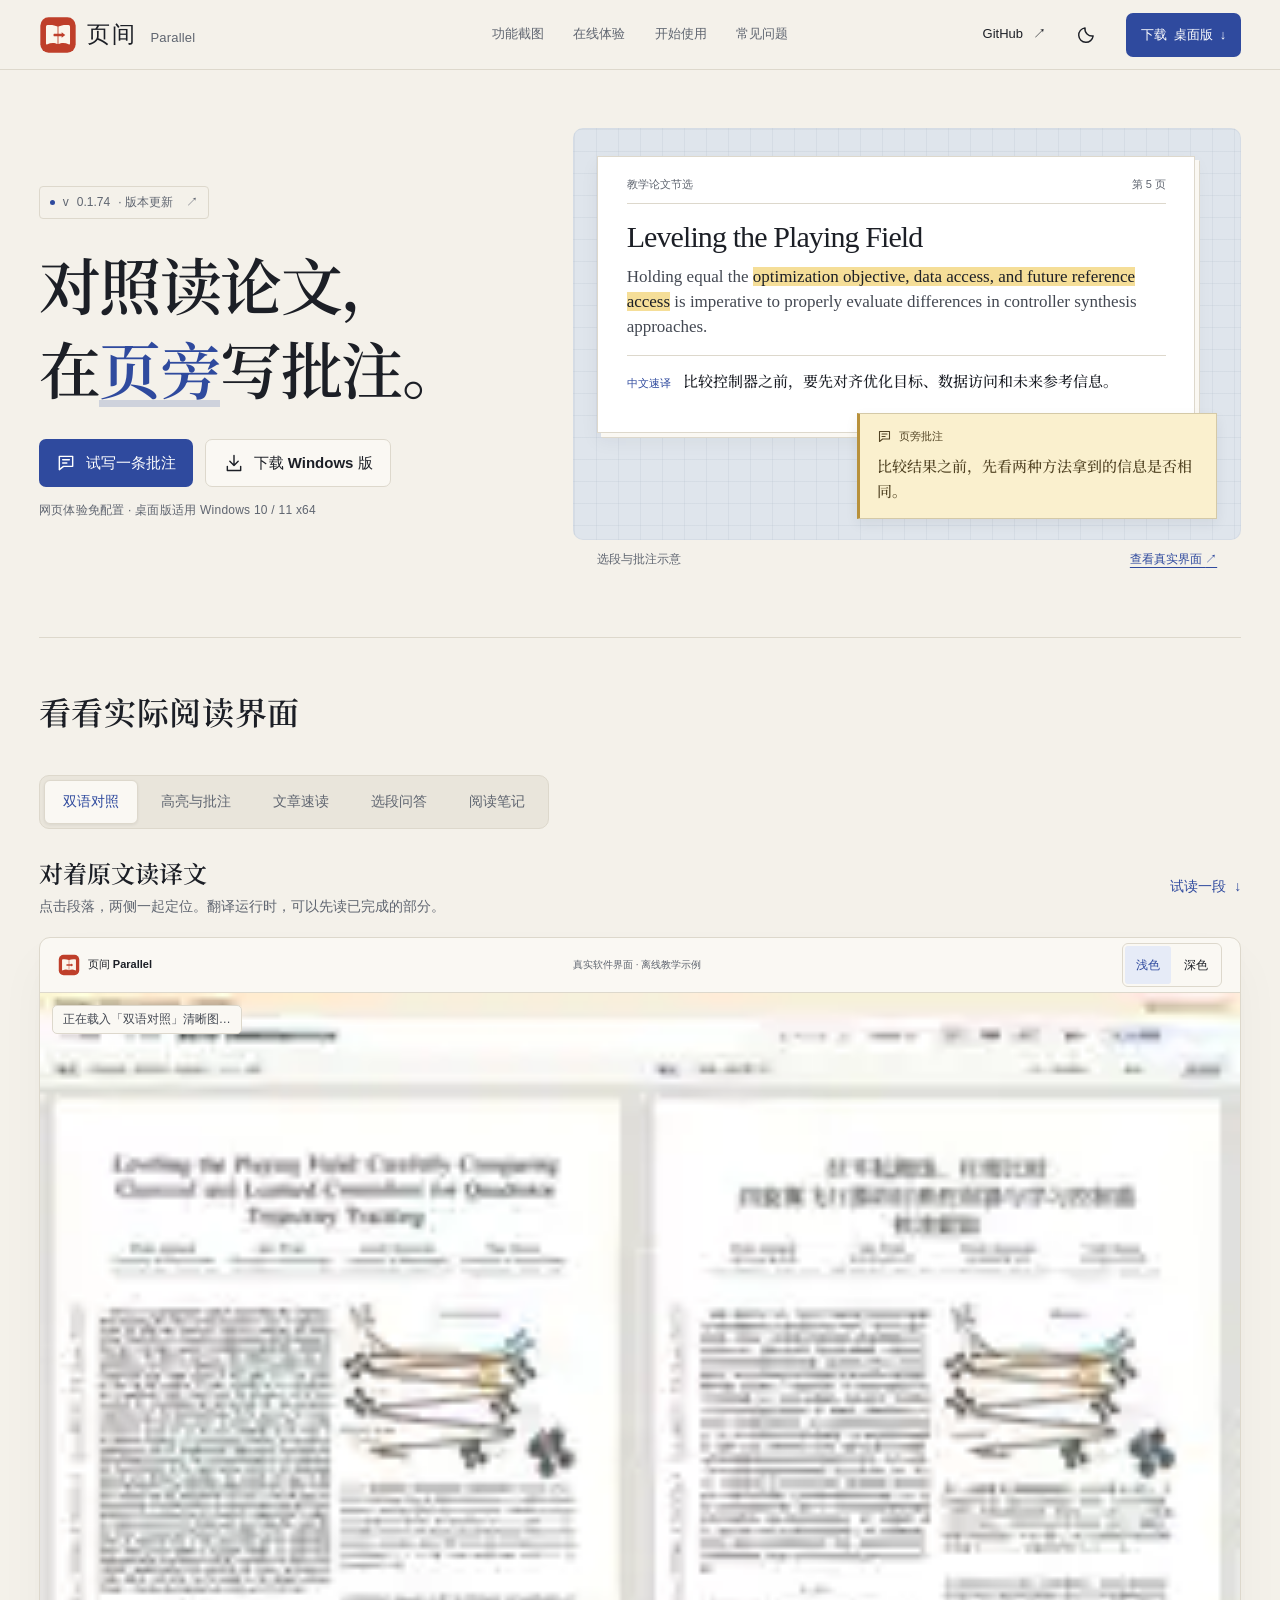
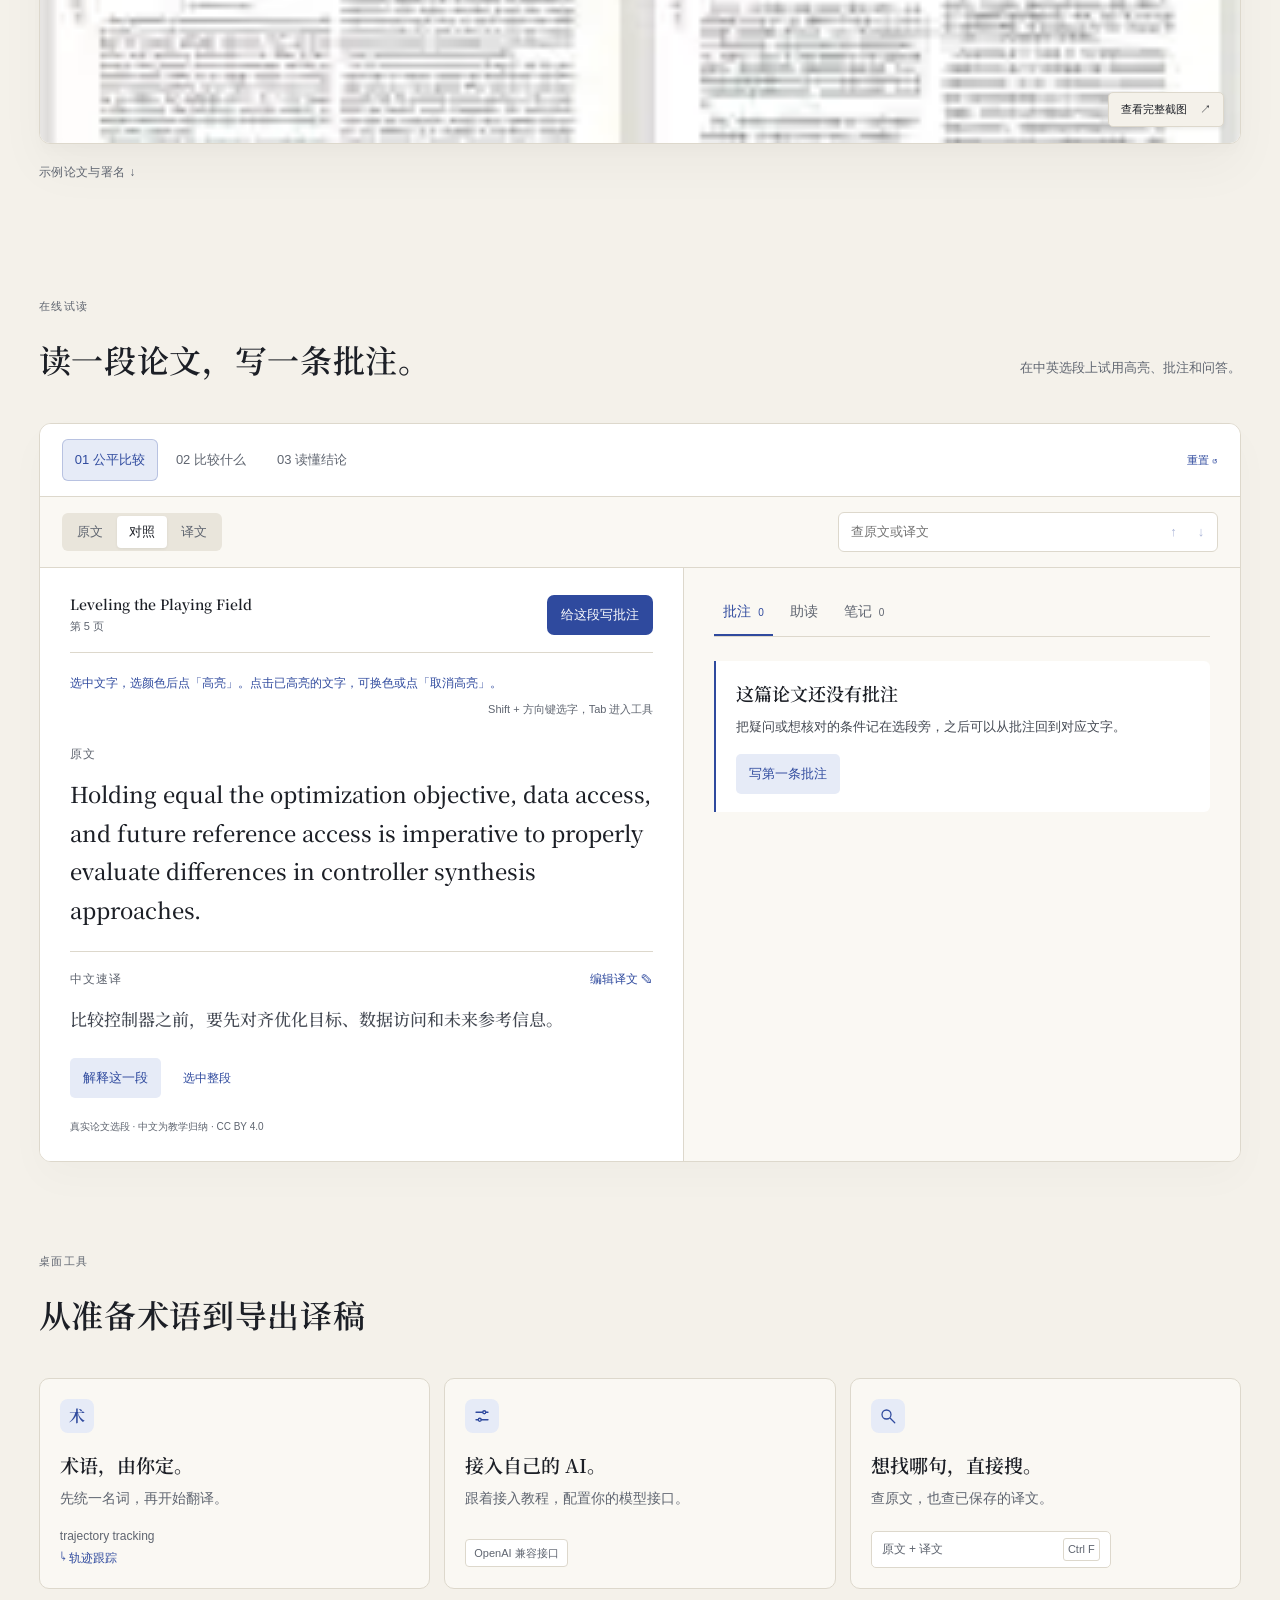
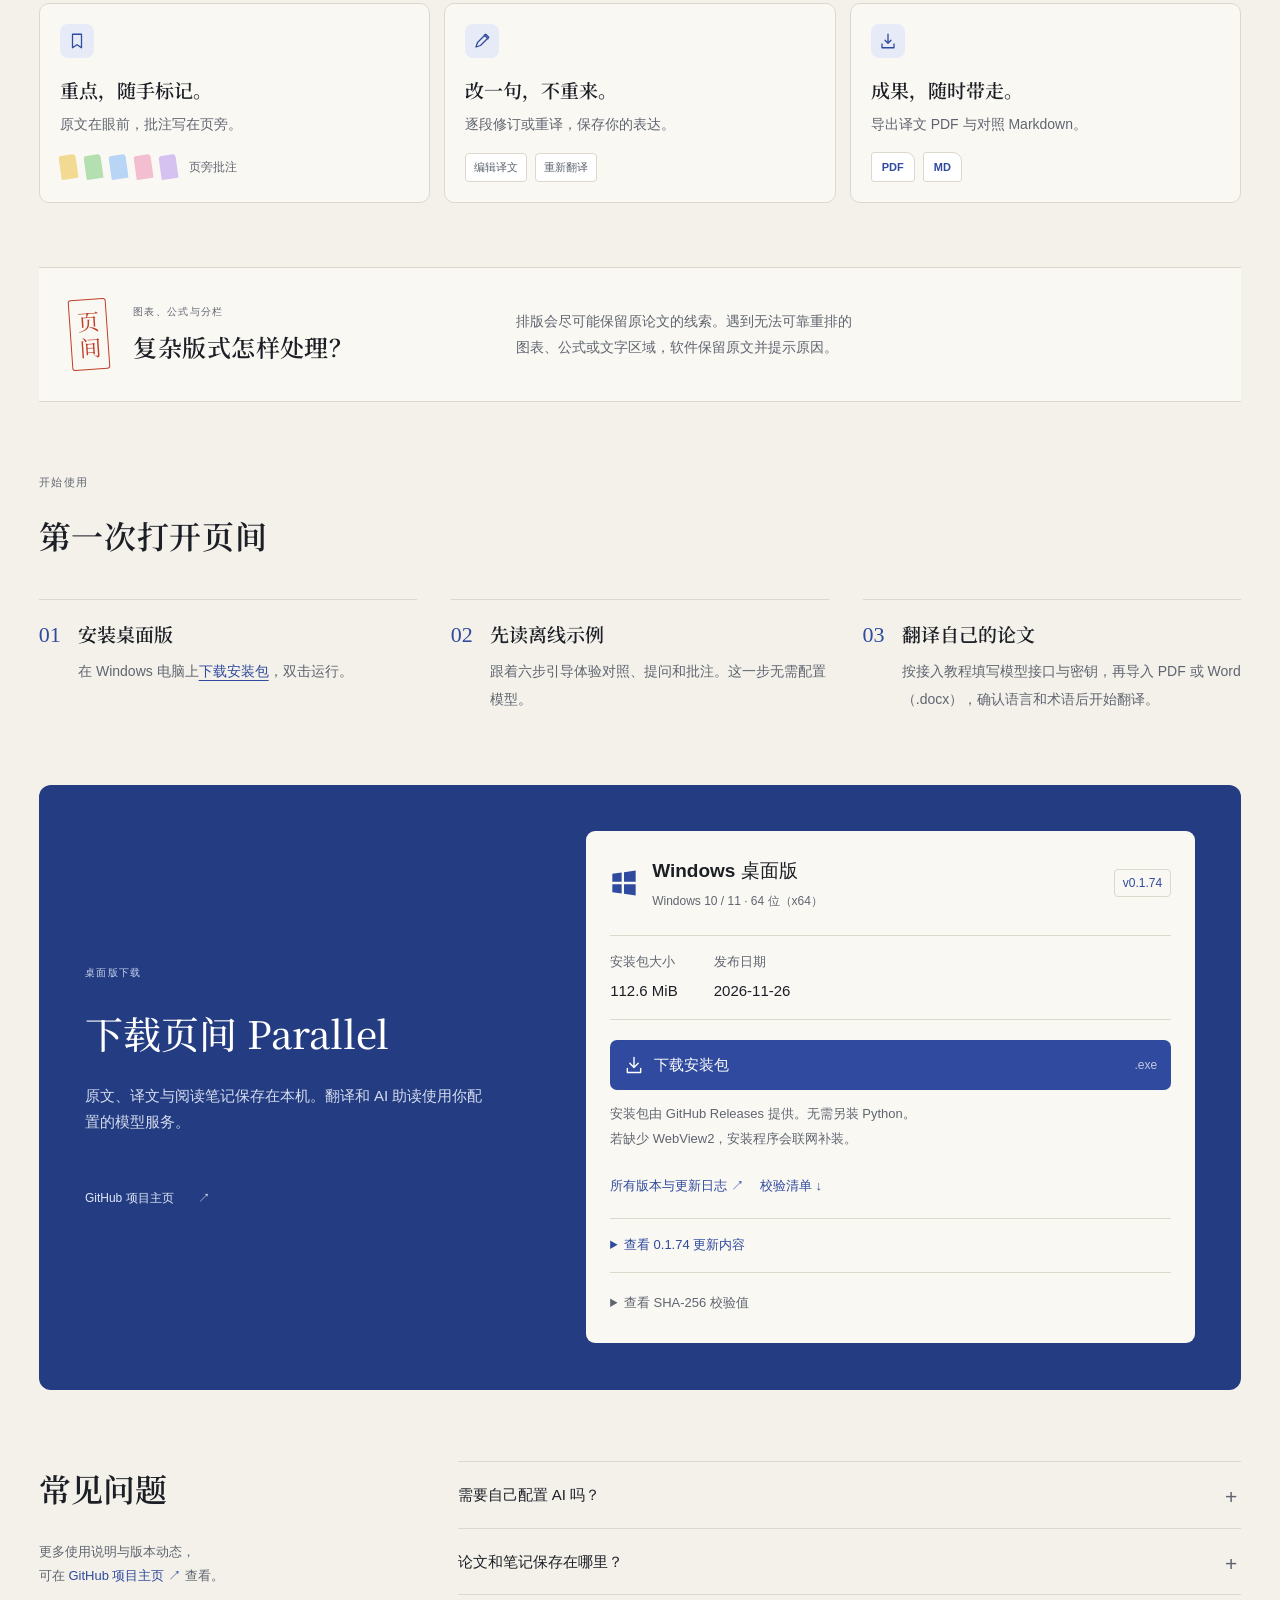
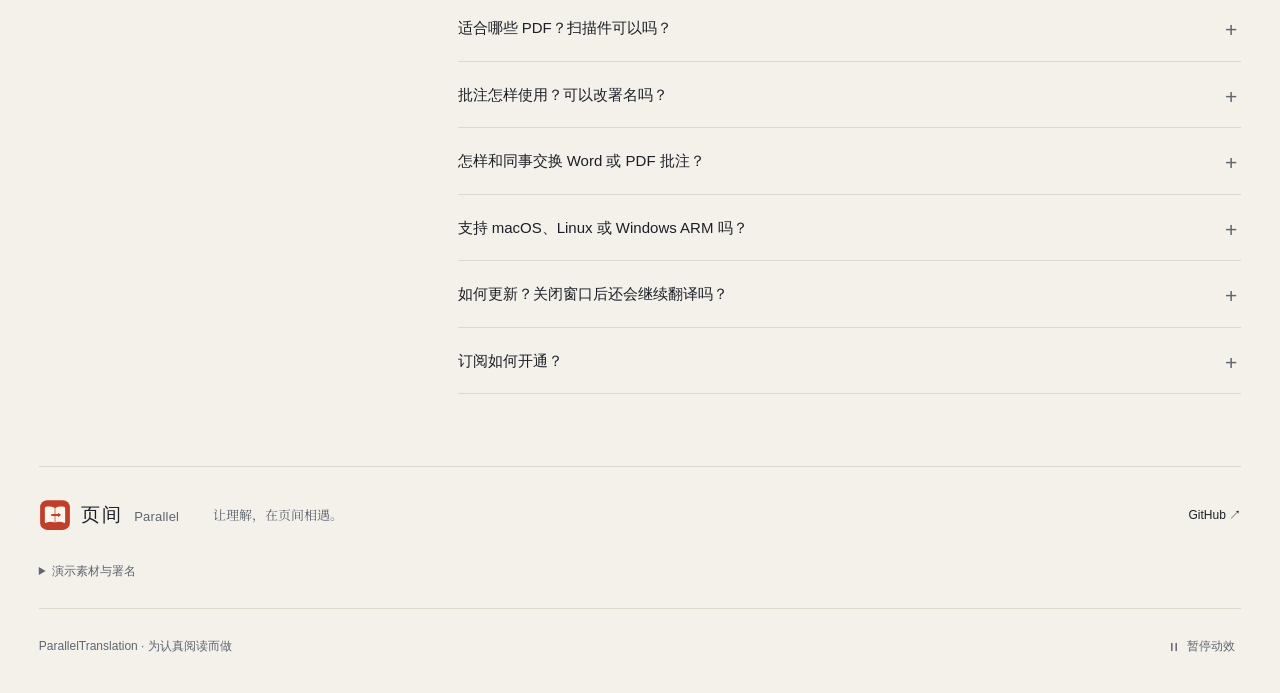
==== index.html @ 4fdeff86 "Update website download to v0.1.74" ====
<!doctype html>
<html lang="zh-CN" data-theme="light">
<head>
  <meta charset="utf-8">
  <meta name="viewport" content="width=device-width,initial-scale=1">
  <meta name="description" content="页间 Parallel 是 Windows 上的论文对照阅读工具，支持 PDF 和 Word（.docx）。中英同步阅读，划选原句写页旁批注，从 AI 回答回到出处。可在网页上试写批注。">
  <meta name="theme-color" content="#f4f1ea">
  <meta property="og:title" content="页间 Parallel · 论文对照阅读与页旁批注">
  <meta property="og:description" content="对着原文读译文，把想法写在句子旁。在浏览器试写第一条批注，或下载 Windows 桌面版。">
  <meta property="og:type" content="website">
  <title>页间 Parallel · 论文对照阅读与页旁批注</title>
  <link rel="icon" href="assets/parallel.svg" type="image/svg+xml">
  <link rel="stylesheet" href="styles.css?v=wide-layout-1">
  <link rel="stylesheet" href="motion.css?v=scroll-motion-1">
  <link rel="stylesheet" href="features.css?v=showcase-2">
  <script src="theme.js?v=reader-ux-2"></script>
  <script src="site.js?v=showcase-2" defer></script>
  <script src="motion.js?v=scroll-motion-1" defer></script>
  <script src="features.js?v=reader-ux-4" defer></script>
</head>
<body>
  <a class="skip-link" href="#main">跳到主要内容</a>
  <header class="site-header">
    <div class="nav-wrap">
      <a class="brand" href="#" aria-label="页间 Parallel 首页"><img src="assets/parallel.svg" alt="" width="38" height="38"><span>页间 <b>Parallel</b></span></a>
      <button id="nav-toggle" class="nav-toggle" type="button" aria-expanded="false" aria-controls="site-navigation" hidden>
        <svg viewBox="0 0 24 24" aria-hidden="true"><path d="M4 7h16M4 12h16M4 17h16"/></svg>目录
      </button>
      <nav id="site-navigation" class="desktop-nav" aria-label="主导航">
        <a href="#experience">功能截图</a><a href="#try-reading">在线体验</a><a href="#start">开始使用</a><a href="#faq">常见问题</a>
      </nav>
      <div class="nav-actions">
        <a class="github-nav" href="https://github.com/XIA-J-B/ParallelTranslation" target="_blank" rel="noopener noreferrer">GitHub <span aria-hidden="true">↗</span></a>
        <button class="theme-toggle" id="theme-toggle" type="button" hidden aria-label="切换到深色主题" title="切换主题"><svg viewBox="0 0 24 24" aria-hidden="true"><path d="M20.6 13.2A8.7 8.7 0 0 1 10.8 3.4a8.7 8.7 0 1 0 9.8 9.8Z"/></svg></button>
        <a class="button small primary" href="#download">下载<span class="desktop-only">桌面版</span> <span aria-hidden="true">↓</span></a>
      </div>
    </div>
  </header>
  <main id="main">
    <section class="hero container" aria-labelledby="hero-title">
      <div class="hero-copy">
        <a class="release-note" href="https://github.com/XIA-J-B/ParallelTranslation/releases/tag/v0.1.74" target="_blank" rel="noopener noreferrer"><span class="release-dot"></span> v<span data-release-version>0.1.74</span> · 版本更新 <span aria-hidden="true">↗</span></a>
        <h1 id="hero-title"><span class="hero-line">对照读论文，</span><br><span class="hero-line">在<span class="title-accent">页旁</span>写批注。</span></h1>
        <div class="hero-actions">
          <a class="button primary large" href="#annotate-sample" data-start-annotation><svg viewBox="0 0 24 24" aria-hidden="true"><path d="M4 4h16v12H9l-5 4zM8 8h8m-8 4h5"/></svg>试写一条批注</a>
          <a class="button large hero-download download-link" href="https://github.com/XIA-J-B/ParallelTranslation/releases/download/v0.1.74/ParallelTranslation-Setup-0.1.74-x64.exe"><svg viewBox="0 0 24 24" aria-hidden="true"><path d="M12 3v12m-5-5 5 5 5-5M4 16v5h16v-5"/></svg>下载 Windows 版</a>
        </div>
        <p class="hero-meta">网页体验免配置<span aria-hidden="true"> · </span>桌面版适用 Windows 10 / 11 x64</p>
      </div>
      <figure class="reader-plate">
        <div class="plate-sheet">
          <div class="plate-folio"><span>教学论文节选</span><span>第 5 页</span></div>
          <p class="plate-title" lang="en">Leveling the Playing Field</p>
          <blockquote lang="en">Holding equal the <mark>optimization objective, data access, and future reference access</mark> is imperative to properly evaluate differences in controller synthesis approaches.</blockquote>
          <div class="plate-translation"><span>中文速译</span><p>比较控制器之前，要先对齐优化目标、数据访问和未来参考信息。</p></div>
        </div>
        <div class="plate-note"><span class="plate-label"><svg viewBox="0 0 24 24" aria-hidden="true"><path d="M4 4h16v12H9l-5 4zM8 8h8m-8 4h5"/></svg>页旁批注</span><p>比较结果之前，先看两种方法拿到的信息是否相同。</p></div>
        <figcaption><span>选段与批注示意</span><a href="#tab-annotations">查看真实界面 <span aria-hidden="true">↗</span></a></figcaption>
      </figure>
    </section>
    <section id="experience" tabindex="-1" class="experience container" aria-labelledby="experience-title">
      <div class="showcase-navigation">
        <div class="section-heading"><h2 id="experience-title">看看实际阅读界面</h2></div>
        <nav class="showcase-tabs" aria-label="探索软件功能">
          <a id="tab-reader" href="assets/reader-light.png?v=release-0.1.19" data-showcase="reader">双语对照</a>
          <a id="tab-annotations" href="assets/annotations-light.png?v=release-0.1.19" data-showcase="annotations">高亮与批注</a>
          <a id="tab-quickread" href="assets/quickread-light.png?v=release-0.1.19" data-showcase="quickread">文章速读</a>
          <a id="tab-citation" href="assets/citation-light.png?v=release-0.1.19" data-showcase="citation">选段问答</a>
          <a id="tab-notes" href="assets/notes-light.png?v=release-0.1.19" data-showcase="notes">阅读笔记</a>
        </nav>
      </div>
      <div id="showcase-panel">
      <div class="showcase-summary"><div><h3 id="showcase-title">对着原文读译文</h3><p id="showcase-description">点击段落，两侧一起定位。翻译运行时，可以先读已完成的部分。</p></div><a class="try-selection-link" id="showcase-try" href="#try-reading">试读一段 <span aria-hidden="true">↓</span></a></div>
      <div class="workbench" data-feature="reader">
        <div class="window-bar"><div class="window-brand"><img src="assets/parallel.svg" width="22" height="22" alt=""><span>页间 Parallel</span></div><span class="window-note">真实软件界面 · 离线教学示例</span><div class="preview-themes" role="group" aria-label="界面截图主题" hidden><button type="button" data-preview-theme="light" aria-pressed="true">浅色</button><button type="button" data-preview-theme="dark" aria-pressed="false">深色</button></div></div>
        <a class="screenshot-button" id="open-preview" href="assets/reader-light.png?v=release-0.1.19" aria-label="查看双语对照完整截图">
          <picture id="preview-picture" hidden><img id="reader-preview" width="1600" height="1000" alt=""></picture>
          <noscript><picture><img src="assets/reader-light.png?v=release-0.1.19" width="1600" height="1000" alt="左侧为英文原文，右侧为中文译文，两栏显示同一篇论文。"></picture></noscript>
          <span id="preview-status" role="status" hidden></span>
          <span class="enlarge-label">查看完整截图 <span aria-hidden="true">↗</span></span>
        </a>
      </div>
      <div class="preview-caption"><a href="#attribution">示例论文与署名 <span aria-hidden="true">↓</span></a></div>
      </div>
    </section>
    <section id="try-reading" tabindex="-1" class="try-reading container" aria-labelledby="try-title">
      <div class="section-heading"><div><p class="eyebrow">在线试读</p><h2 id="try-title">读一段论文，写一条批注。</h2></div><p>在中英选段上试用高亮、批注和问答。</p></div>
      <div class="reading-lab">
        <div class="lab-topbar"><div class="sample-tabs" role="group" aria-label="选择论文选段"><button type="button" data-sample="fairness" aria-pressed="true">01 公平比较</button><button type="button" data-sample="methods" aria-pressed="false">02 比较什么</button><button type="button" data-sample="tradeoff" aria-pressed="false">03 读懂结论</button></div><button id="reset-sample" class="sample-text-button" type="button">重置 ↺</button></div>
        <div class="lab-toolbar"><div class="view-switch" role="group" aria-label="阅读视图"><button type="button" data-reading-view="original" aria-pressed="false">原文</button><button type="button" data-reading-view="parallel" aria-pressed="true">对照</button><button type="button" data-reading-view="translation" aria-pressed="false">译文</button></div><form id="sample-search-form" class="sample-search" role="search"><label class="visually-hidden" for="sample-search">搜索三个选段的原文与译文</label><input id="sample-search" type="search" placeholder="查原文或译文" maxlength="100" autocomplete="off"><output id="search-count" aria-live="polite"></output><button id="previous-match" type="button" aria-label="上一个搜索结果" disabled>↑</button><button id="next-match" type="submit" aria-label="下一个搜索结果" disabled>↓</button></form></div>
        <div class="sample-workspace">
          <article class="sample-source" id="sample-source" tabindex="-1"><div class="sample-bar"><div class="sample-source-title"><strong lang="en">Leveling the Playing Field</strong><span id="sample-page">第 5 页</span></div><button id="annotate-sample" type="button" class="button primary" aria-controls="annotation-editor" disabled>给这段写批注</button></div>
            <noscript><p class="selection-hint">你可以直接阅读下面的中英选段。开启 JavaScript 后即可写批注、搜索或体验问答。</p></noscript>
            <p class="selection-hint" id="selection-hint">选中文字，选颜色后点「高亮」。点击已高亮的文字，可换色或点「取消高亮」。<kbd>Shift + 方向键选字，Tab 进入工具</kbd></p>
            <div id="original-pane" class="reading-pane"><span class="pane-label">原文</span><blockquote id="sample-quote" data-selectable="original" tabindex="0" lang="en" aria-label="可选择的原文">Holding equal the optimization objective, data access, and future reference access is imperative to properly evaluate differences in controller synthesis approaches.</blockquote></div>
            <div id="translation-pane" class="reading-pane"><div class="translation-heading"><span class="pane-label">中文速译</span><button id="edit-translation" type="button" class="sample-text-button" aria-expanded="false" aria-controls="translation-editor">编辑译文 ✎</button></div><p id="sample-translation" data-selectable="translation" tabindex="0" aria-label="可选择的中文译文">比较控制器之前，要先对齐优化目标、数据访问和未来参考信息。</p><form id="translation-editor" hidden><label class="visually-hidden" for="translation-input">修改这段译文</label><textarea id="translation-input" rows="3" maxlength="1500" required></textarea><div class="editor-actions"><button type="submit" class="sample-citation">保存修改</button><button id="cancel-translation" type="button" class="sample-text-button">取消</button><button id="restore-translation" type="button" class="sample-text-button">恢复示例</button></div></form></div>
            <div class="sample-source-actions"><button id="explain-sample" type="button" class="sample-citation">解释这一段</button><button id="select-example" type="button" class="sample-text-button">选中整段</button></div><p class="sample-source-credit">真实论文选段 · 中文为教学归纳 · CC BY 4.0</p>
          </article>
          <aside class="sample-assistant" aria-label="助读、批注与笔记"><div class="assistant-tabs" role="tablist" aria-label="阅读工具"><button id="tool-marks" type="button" role="tab" data-tool="marks" aria-selected="true" aria-controls="panel-marks">批注 <span id="mark-count">0</span></button><button id="tool-ask" type="button" role="tab" data-tool="ask" aria-selected="false" aria-controls="panel-ask" tabindex="-1">助读</button><button id="tool-notes" type="button" role="tab" data-tool="notes" aria-selected="false" aria-controls="panel-notes" tabindex="-1">笔记 <span id="note-count">0</span></button></div>
            <div id="panel-ask" role="tabpanel" aria-labelledby="tool-ask" hidden><div id="sample-reference" class="sample-reference" hidden><div><span>带着选段提问</span><button id="clear-reference" type="button" aria-label="移除引用">×</button></div><blockquote id="reference-text"></blockquote></div><p class="question-label">试着问</p><div id="sample-questions" class="question-chips"></div><div id="sample-empty"><p>选一个问题，查看这段的教学解释。</p></div><div id="sample-answer" hidden><p id="sample-question" class="sample-question"></p><h3 id="sample-answer-title"></h3><div id="answer-conditions" class="answer-conditions"></div><p id="sample-answer-copy" class="sample-answer-copy"></p><small class="answer-disclosure">选段所在段落的预置解释</small><div class="sample-answer-actions"><button id="sample-citation" type="button" class="sample-citation">↗ 查原文</button><button id="save-sample" type="button" class="sample-text-button">☆ 收藏这条理解</button></div></div></div>
            <div id="panel-marks" role="tabpanel" aria-labelledby="tool-marks">
              <section id="annotation-editor" class="sample-comment annotation-editor" aria-label="页旁批注编辑器" hidden><form id="annotation-form"><header class="sample-comment-header"><span class="sample-comment-avatar" aria-hidden="true"><svg viewBox="0 0 24 24" fill="none" stroke="currentColor" stroke-width="1.6"><circle cx="12" cy="8" r="3.5"/><path d="M5 21v-2a7 7 0 0 1 14 0v2"/></svg></span><strong>我</strong><small>草稿</small><button id="annotation-return" type="button" class="sample-text-button">回到选段 ↗</button></header><p id="annotation-context"></p><label class="visually-hidden" for="sample-annotation-input">批注内容</label><textarea id="sample-annotation-input" aria-describedby="annotation-return" rows="3" maxlength="1000" placeholder="写下你的想法…" required></textarea><div class="editor-actions"><button id="cancel-annotation" type="button" class="sample-text-button">取消</button><button type="submit" class="button primary">保存批注</button></div></form></section>
              <div id="sample-mark-list" class="sample-shelf"></div>
              <div id="marks-empty" class="marks-empty"><h3>这篇论文还没有批注</h3><p>把疑问或想核对的条件记在选段旁，之后可以从批注回到对应文字。</p><button id="start-annotation" type="button" class="sample-citation" aria-controls="annotation-editor">写第一条批注</button></div>
            </div>
            <div id="panel-notes" role="tabpanel" aria-labelledby="tool-notes" hidden><p class="shelf-intro">读懂一条，就留下一条。</p><div id="sample-note-list" class="sample-shelf"></div><p id="notes-empty" class="shelf-empty">在助读回答下点“收藏”，保留理解与出处。</p><button id="export-sample" type="button" class="button primary" disabled>导出阅读笔记 ↓</button></div>
            <p id="sample-status" class="sample-status" role="status" aria-live="polite"></p>
          </aside>
        </div>
      </div>
    </section>
    <section class="capabilities container" aria-labelledby="capabilities-title"><div class="section-heading"><div><p class="eyebrow">桌面工具</p><h2 id="capabilities-title">从准备术语到导出译稿</h2></div></div>
      <div class="capability-grid">
        <article class="capability-card"><div class="capability-icon" aria-hidden="true">术</div><h3>术语，由你定。</h3><p>先统一名词，再开始翻译。</p><div class="capability-example term-example"><span>trajectory tracking</span><span>↳ 轨迹跟踪</span></div></article>
        <article class="capability-card"><div class="capability-icon" aria-hidden="true"><svg viewBox="0 0 24 24"><path d="M4 7h9m4 0h3M4 17h3m4 0h9"/><circle cx="15" cy="7" r="2"/><circle cx="9" cy="17" r="2"/></svg></div><h3>接入自己的 AI。</h3><p>跟着接入教程，配置你的模型接口。</p><div class="capability-example"><span class="capability-tag">OpenAI 兼容接口</span></div></article>
        <article class="capability-card"><div class="capability-icon" aria-hidden="true"><svg viewBox="0 0 24 24"><circle cx="10" cy="10" r="6"/><path d="m15 15 6 6"/></svg></div><h3>想找哪句，直接搜。</h3><p>查原文，也查已保存的译文。</p><div class="capability-example search-example"><span>原文 + 译文</span><kbd>Ctrl F</kbd></div></article>
        <article class="capability-card"><div class="capability-icon" aria-hidden="true"><svg viewBox="0 0 24 24"><path d="M6 3h12v18l-6-4-6 4z"/></svg></div><h3>重点，随手标记。</h3><p>原文在眼前，批注写在页旁。</p><div class="capability-example marker-example" aria-hidden="true"><i style="--swatch:#f3da92"></i><i style="--swatch:#b4dfb1"></i><i style="--swatch:#b9d5f5"></i><i style="--swatch:#f2bed0"></i><i style="--swatch:#d5c2f0"></i><span>页旁批注</span></div></article>
        <article class="capability-card"><div class="capability-icon" aria-hidden="true"><svg viewBox="0 0 24 24"><path d="m15 4 5 5M4 20l2-6L17 3l4 4L10 18z"/></svg></div><h3>改一句，不重来。</h3><p>逐段修订或重译，保存你的表达。</p><div class="capability-example"><span class="capability-tag">编辑译文</span><span class="capability-tag">重新翻译</span></div></article>
        <article class="capability-card"><div class="capability-icon" aria-hidden="true"><svg viewBox="0 0 24 24"><path d="M12 3v12m-4-4 4 4 4-4M4 16v5h16v-5"/></svg></div><h3>成果，随时带走。</h3><p>导出译文 PDF 与对照 Markdown。</p><div class="capability-example"><span class="file-chip">PDF</span><span class="file-chip">MD</span></div></article>
      </div>
    </section>
    <section class="reading-note container" aria-labelledby="layout-title"><div class="note-seal" aria-hidden="true">页<br>间</div><div><p class="eyebrow">图表、公式与分栏</p><h2 id="layout-title">复杂版式怎样处理？</h2><p>排版会尽可能保留原论文的线索。遇到无法可靠重排的图表、公式或文字区域，软件保留原文并提示原因。</p></div></section>
    <section id="start" tabindex="-1" class="start container" aria-labelledby="start-title">
      <div class="section-heading"><div><p class="eyebrow">开始使用</p><h2 id="start-title">第一次打开页间</h2></div></div>
      <ol class="steps">
        <li><span class="step-index">01</span><h3>安装桌面版</h3><p>在 Windows 电脑上<a href="#download">下载安装包</a>，双击运行。</p></li>
        <li><span class="step-index">02</span><h3>先读离线示例</h3><p>跟着六步引导体验对照、提问和批注。这一步无需配置模型。</p></li>
        <li><span class="step-index">03</span><h3>翻译自己的论文</h3><p>按接入教程填写模型接口与密钥，再导入 PDF 或 Word（.docx），确认语言和术语后开始翻译。</p></li>
      </ol>
    </section>
    <section id="download" tabindex="-1" class="download-section container" aria-labelledby="download-title">
      <div class="download-intro"><p class="eyebrow">桌面版下载</p><h2 id="download-title">下载页间 Parallel</h2><p>原文、译文与阅读笔记保存在本机。翻译和 AI 助读使用你配置的模型服务。</p><a class="download-github" href="https://github.com/XIA-J-B/ParallelTranslation" target="_blank" rel="noopener noreferrer">GitHub 项目主页 <span aria-hidden="true">↗</span></a></div>
      <div class="download-card"><div class="download-platform"><svg class="windows-icon" viewBox="0 0 24 24" aria-hidden="true"><path d="m2 4 8-1v8H2zm10-1.3 10-1.4V11H12zM2 13h8v8l-8-1zm10 0h10v9.7l-10-1.4z"/></svg><div><h3>Windows 桌面版</h3><p>Windows 10 / 11 · 64 位（x64）</p></div><span class="version-tag">v<span data-release-version>0.1.74</span></span></div><dl class="release-details"><div><dt>安装包大小</dt><dd data-release-size>112.6 MiB</dd></div><div><dt>发布日期</dt><dd data-release-date>2026-11-26</dd></div></dl><a class="button primary download-main download-link" href="https://github.com/XIA-J-B/ParallelTranslation/releases/download/v0.1.74/ParallelTranslation-Setup-0.1.74-x64.exe"><svg viewBox="0 0 24 24" aria-hidden="true"><path d="M12 3v12m-5-5 5 5 5-5M4 16v5h16v-5"/></svg>下载安装包 <span>.exe</span></a><p class="download-help">安装包由 GitHub Releases 提供。无需另装 Python。若缺少 WebView2，安装程序会联网补装。</p><div class="release-links"><a href="https://github.com/XIA-J-B/ParallelTranslation/releases" target="_blank" rel="noopener noreferrer">所有版本与更新日志 ↗</a><a href="https://github.com/XIA-J-B/ParallelTranslation/releases/download/v0.1.74/checksums.json">校验清单 ↓</a></div><details class="release-summary"><summary>查看 0.1.74 更新内容</summary><p>新翻译的论文现在会在整本译文 PDF 排好并通过校验后才显示「已完成」。段落译完时，文档库先显示「译文已保存」，随后显示排版进度。同时处理多篇论文时，每篇单独更新。</p><p>排版期间就可以打开论文对照阅读。左栏显示原文，右栏已排好的页按原版式显示，其余页先显示已保存的段落译文。页面就绪后会在原处切换，保留阅读位置和正在选择的文字。文档卡也会提示有多少个文本块的排版仍待核对。</p><p>重新打开论文或重启应用后，会接着使用已经排好的页面。排版失败时仍可阅读已保存的译文，点「重试排版」即可继续，无需重新翻译。</p></details><details class="checksum"><summary>查看 SHA-256 校验值</summary><code id="sha256">c7822a420721d54e395431973c9bec7385a089e7736867f3274e04fbd7e52a8d</code><button id="copy-checksum" type="button">复制校验值</button><span id="copy-status" role="status"></span></details></div></section>
    <section id="faq" tabindex="-1" class="faq container" aria-labelledby="faq-title"><div><h2 id="faq-title">常见问题</h2><p>更多使用说明与版本动态，<br>可在 <a href="https://github.com/XIA-J-B/ParallelTranslation#readme" target="_blank" rel="noopener noreferrer">GitHub 项目主页 ↗</a> 查看。</p></div><div class="faq-list">
      <details><summary>需要自己配置 AI 吗？</summary><p>需要。论文翻译、文章速读和问答使用你配置的模型接口，支持 OpenAI 兼容的 Chat Completions 接口，也可配置自定义 HTTP JSON Agent。设置窗口提供接入教程和连接测试。模型调用费用由对应服务商计费。离线教学无需配置模型。</p></details>
      <details><summary>论文和笔记保存在哪里？</summary><p>导入的 PDF 或 DOCX、译文和笔记保存在本机。Windows 桌面版默认使用 %LOCALAPPDATA%\ParallelTranslation。执行翻译或助读时，所需文本、问题与必要的页面图像会发送到你配置的模型服务。</p></details>
      <details><summary>适合哪些 PDF？扫描件可以吗？</summary><p>支持文字 PDF，以及扫描版、文字转轮廓版和混合页面，单个文件不超过 50 MB、300 页。扫描页会识别正文，按原栏回排译文。段末可确认的网址保留在原位。图片、表格、公式及上下标周围只排入能可靠识别的正文。识别不清的区域保留原文，OCR 字符仍需核对。</p></details>
      <details><summary>批注怎样使用？可以改署名吗？</summary><p>选中文字后点「批注」，在页旁直接写下想法，正文保持可见。卡片显示头像、用户名、时间与内容，点击编号回到原文。「个人主页 → 我的账户」可修改用户名与头像；历史批注保留创建时的署名。批注与草稿保存在本机，已保存的批注可以随 Word 或 PDF 文件分享。<a href="#annotate-sample" data-start-annotation>在线试写一条批注 ↗</a></p></details>
      <details><summary>怎样和同事交换 Word 或 PDF 批注？</summary><p>在阅读器右上角点「导出」，选择 Word（.docx）或 PDF。Word 可在「审阅」中查看选区、作者和回复，继续批注或解决讨论。PDF 的高亮、便笺和回复可在支持批注的 PDF 阅读器里查看。将带批注的 DOCX 或 PDF 拖回首页，即可打开为新文档。识别到对应原论文时，也可以只合并批注。首页可直接打开 Word 制作的 DOCX，无须安装 Office。阅读中按 Ctrl+F（⌘F）可全文查找。</p></details>
      <details><summary>支持 macOS、Linux 或 Windows ARM 吗？</summary><p>目前提供 Windows 10 / 11 x64 安装包，尚未提供 macOS、Linux 和 ARM64 的桌面安装包。后续平台支持请关注 GitHub 发布页。</p></details>
      <details><summary>如何更新？关闭窗口后还会继续翻译吗？</summary><p>软件进入工作台后自动检查更新，运行中每小时检查一次，收起到托盘时也会检查并自动下载；成功检查后一小时内不重复。下载完成会轻提示，点击「安装并重启」后才保存当前任务并升级。下载可暂停续传，重启软件后可继续；新包下载失败会保留已有安装包。也可随时手动检查，或从本页下载后覆盖安装，升级默认保留本地数据。关闭窗口默认收起到系统托盘，后台任务继续运行；完全退出请使用托盘菜单。</p></details>
      <details><summary>订阅如何开通？</summary><p>新账号完成邮箱验证后，自动获得 7 天全功能免费试用，全部会员软件功能均可使用。试用与会员一样，需要自配模型接口，模型 API 费用由对应服务商计费。试用结束后，可在软件内「订阅」页面查看基础版、Pro 与 MAX 权益，购买或兑换开通会员。</p></details>
    </div></section>
  </main>
  <footer class="site-footer container"><div class="footer-top"><a class="brand" href="#"><img src="assets/parallel.svg" width="32" height="32" alt=""><span>页间 <b>Parallel</b></span></a><p>让理解，在页间相遇。</p><a href="https://github.com/XIA-J-B/ParallelTranslation" target="_blank" rel="noopener noreferrer">GitHub ↗</a></div><details id="attribution" class="attribution"><summary>演示素材与署名</summary><p>软件截图与交互选段使用离线教学论文 <a href="https://arxiv.org/abs/2506.17832v1" target="_blank" rel="noopener noreferrer"><cite>Leveling the Playing Field: Carefully Comparing Classical and Learned Controllers for Quadrotor Trajectory Tracking</cite></a>（2025），作者 Pratik Kunapuli、Jake Welde、Dinesh Jayaraman、Vijay Kumar，依 <a href="https://creativecommons.org/licenses/by/4.0/" target="_blank" rel="noopener noreferrer">CC BY 4.0</a> 展示。中文译文与预置回答为 ParallelTranslation 项目的教学改编。首屏摘录取自该论文第 5 页，批注为教学示例。</p><p>标题字体使用 Noto Serif SC，依 SIL Open Font License 1.1 分发；<a href="assets/OFL.txt">查看字体许可</a>。</p></details><div class="footer-bottom"><span>ParallelTranslation · 为认真阅读而做</span><button class="motion-control" id="motion-toggle" type="button" aria-label="暂停网页动效" hidden><svg viewBox="0 0 16 16" aria-hidden="true"><path class="motion-pause" d="M5.5 4v8M10.5 4v8"/><path class="motion-play" d="m5 3 7 5-7 5Z"/></svg><span>暂停动效</span></button></div></footer>
  <div id="selection-popover" class="selection-popover" role="toolbar" aria-label="选中文字操作" hidden>
    <div class="selection-actions">
      <button id="selection-annotate" type="button">批注</button>
      <button id="selection-explain" type="button">解释</button>
      <button id="selection-cite" type="button">引用</button>
      <button id="selection-highlight" type="button">高亮</button>
      <button id="selection-remove-highlight" type="button" hidden>取消高亮</button>
    </div>
    <div class="selection-colors" role="group" aria-label="高亮颜色">
      <button type="button" data-highlight="yellow" style="--swatch:#f2cf4c" aria-label="黄色高亮" aria-pressed="true"></button>
      <button type="button" data-highlight="green" style="--swatch:#70cf96" aria-label="绿色高亮" aria-pressed="false"></button>
      <button type="button" data-highlight="blue" style="--swatch:#7fb5f5" aria-label="蓝色高亮" aria-pressed="false"></button>
      <button type="button" data-highlight="pink" style="--swatch:#f397b8" aria-label="粉色高亮" aria-pressed="false"></button>
      <button type="button" data-highlight="purple" style="--swatch:#b39aef" aria-label="紫色高亮" aria-pressed="false"></button>
    </div>
  </div>
  <dialog id="preview-dialog" aria-labelledby="preview-heading">
    <div class="dialog-bar">
      <strong id="preview-heading">双语对照 · 浅色</strong>
      <button id="preview-size" type="button" aria-controls="preview-scroll">原始尺寸</button>
      <button id="close-preview" type="button" aria-label="关闭截图" autofocus>关闭</button>
    </div>
    <div id="preview-scroll" role="region" aria-label="截图浏览区域" tabindex="0"><img id="dialog-image" width="1600" height="1000" alt=""></div>
  </dialog>
</body>
</html>
---- styles.css ----
@font-face{font-family:ParallelSerif;src:url('assets/parallel-serif.woff2?v=reader-ux-2') format('woff2');font-weight:200 900;font-display:swap}
:root{color-scheme:light;--bg:#f4f1ea;--surface:#faf8f3;--white:#fff;--ink:#1c1f26;--ink-2:#434852;--muted:#5f6570;--line:#ddd8cc;--accent:#2f4a9e;--accent-hover:#263d86;--accent-soft:#e6ebf7;--seal:#bf3f2a;--canvas:#e9e5db;--on-accent:#fff;--serif:ParallelSerif,"Noto Serif SC","Songti SC","SimSun",Georgia,serif;--sans:"Segoe UI Variable Text","Segoe UI","PingFang SC","Microsoft YaHei",sans-serif;font-family:var(--sans);color:var(--ink);background:var(--bg);font-synthesis:none;-webkit-font-smoothing:antialiased}
:root[data-theme=dark]{color-scheme:dark;--bg:#121418;--surface:#1a1d23;--white:#20242b;--ink:#e6e7ea;--ink-2:#c1c4cb;--muted:#9fa4af;--line:#333740;--accent:#a1b6f3;--accent-hover:#bccbf6;--accent-soft:#242d45;--seal:#e0674e;--canvas:#1d2026;--on-accent:#101b3c}
*{box-sizing:border-box}html{scroll-behavior:smooth}body{margin:0;line-height:1.7}a{color:inherit;text-decoration:none}button{font:inherit;cursor:pointer;color:inherit}button,a{-webkit-tap-highlight-color:transparent}img{max-width:100%;display:block}svg{width:20px;height:20px;fill:none;stroke:currentColor;stroke-width:1.7;stroke-linecap:round;stroke-linejoin:round;flex:none}button:focus-visible,a:focus-visible,summary:focus-visible{outline:3px solid var(--accent);outline-offset:5px}::selection{background:#c3cdea;color:#1c1f26}h1,h2,h3,p{margin:0}h2{font-family:var(--serif);font-weight:600}button{border:0;background:none}.container{margin-inline:auto}.skip-link{position:fixed;left:20px;top:-80px;background:var(--accent);color:var(--on-accent);padding:10px 20px;z-index:100}.skip-link:focus{top:10px}.site-header{height:86px;border-bottom:1px solid var(--line);background:var(--bg)}.nav-wrap{height:100%;margin:auto;display:flex;align-items:center;justify-content:space-between;gap:28px}.brand{display:inline-flex;gap:10px;align-items:center;white-space:nowrap}.brand>span{font-size:23px;font-weight:650;letter-spacing:.09em}.brand b{font-size:13px;font-weight:500;color:var(--muted);letter-spacing:.015em;margin-left:5px}.desktop-nav{display:flex;gap:33px;margin-left:auto;margin-right:34px;font-size:13px;color:var(--muted)}.desktop-nav a:hover,.github-nav:hover{color:var(--accent)}.nav-actions{display:flex;align-items:center;gap:22px}.github-nav{font-size:13px}.github-nav span{margin-left:6px}.theme-toggle{width:32px;height:36px;display:grid;place-items:center;border-radius:8px}.theme-toggle:hover{background:var(--canvas)}.button{display:inline-flex;align-items:center;justify-content:center;gap:10px;border-radius:7px;font-weight:600;font-size:14px;padding:13px 22px;line-height:1.5;transition:background .18s,transform .18s}.button:hover{transform:translateY(-1px)}.button.primary{background:var(--accent);color:var(--on-accent)}.button.primary:hover{background:var(--accent-hover)}.button.small{padding:9px 15px;font-size:12px;gap:7px}.button.large{padding:16px 25px;font-size:15px}.hero{min-height:660px;padding-top:72px;padding-bottom:68px;display:grid;grid-template-columns:1fr 1.06fr;align-items:center;gap:35px}.release-note{display:inline-flex;align-items:center;gap:8px;font-size:11px;color:var(--muted);padding:5px 10px;border:1px solid var(--line);border-radius:30px;margin-bottom:30px}.release-note:hover{border-color:var(--accent)}.release-dot{width:5px;height:5px;border-radius:50%;background:var(--accent);display:inline-block}.release-note>span:last-child{margin-left:5px}.eyebrow{font-size:11px;letter-spacing:.13em;font-weight:600;color:var(--muted);margin-bottom:18px}.hero .eyebrow{letter-spacing:.18em}.hero h1{font-family:var(--serif);font-size:clamp(46px,4.5vw,65px);font-weight:600;line-height:1.43;letter-spacing:.035em}.title-accent{color:var(--accent);position:relative}.title-accent:after{content:"";position:absolute;bottom:-3px;left:0;right:0;height:4px;border-bottom:1px solid var(--accent);border-top:1px solid var(--accent);opacity:.55;transform:rotate(-2deg)}.hero-description{font-size:16px;line-height:1.95;color:var(--muted);margin-top:24px}.hero-actions{display:flex;align-items:center;gap:26px;margin-top:30px;flex-wrap:wrap}.text-link{font-size:13px;color:var(--ink-2);display:inline-flex;gap:14px;align-items:center}.text-link:hover{color:var(--accent)}.hero-meta{font-size:11px;letter-spacing:.02em;color:var(--muted);margin-top:13px}.experience{padding-top:104px;padding-bottom:82px}.section-heading{display:flex;align-items:flex-end;justify-content:space-between;gap:30px;margin-bottom:38px}.section-heading h2,.reading-note h2{font-size:32px;line-height:1.6;letter-spacing:.02em}.section-heading>p{font-size:13px;color:var(--muted);line-height:1.9;padding-bottom:4px}.workbench{border:1px solid var(--line);border-radius:11px;overflow:hidden;box-shadow:0 8px 12px #1c1f2604,0 25px 50px #1c1f2609;background:var(--surface)}.window-bar{display:flex;align-items:center;gap:20px;padding:12px 18px;border-bottom:1px solid var(--line);height:54px}.window-brand{display:flex;align-items:center;gap:8px;font-size:11px;font-weight:600}.window-note{font-size:10px;color:var(--muted);margin:auto}.preview-themes{display:flex;padding:3px;border:1px solid var(--line);border-radius:6px;gap:2px}.preview-themes button{font-size:10px;padding:3px 12px;border-radius:3px}.preview-themes button[aria-pressed=true]{color:var(--accent);background:var(--accent-soft)}.screenshot-button{display:block;width:100%;padding:0;position:relative;text-align:left}.screenshot-button>img{width:100%;height:auto;aspect-ratio:1.6;object-fit:cover;object-position:top}.enlarge-label{position:absolute;bottom:16px;right:16px;padding:7px 12px;background:var(--bg);border:1px solid var(--line);border-radius:5px;font-size:11px;box-shadow:0 2px 5px #0001}.enlarge-label>span{margin-left:10px}.preview-caption{display:flex;justify-content:space-between;gap:20px;margin:16px 0 40px;color:var(--muted);font-size:10px;letter-spacing:.03em}.preview-caption a:hover{text-decoration:underline}.feature-grid{display:grid;grid-template-columns:repeat(3,1fr);gap:40px}.feature-grid article+article{border-left:1px solid var(--line);padding-left:40px}.feature-number{font-size:12px;font-family:Georgia,serif;color:var(--accent)}.feature-grid h3{font-family:var(--serif);font-size:20px;font-weight:600;margin:12px 0 12px}.feature-grid p{font-size:13px;line-height:1.95;color:var(--muted)}.feature-detail{display:block;margin-top:22px;font-size:10px;color:var(--accent);letter-spacing:.03em}.reading-note{display:flex;align-items:center;gap:30px;border-block:1px solid var(--line);padding:38px 36px;background:var(--surface);position:relative}.note-seal{color:var(--seal);border:1px solid var(--seal);font-family:var(--serif);font-size:22px;line-height:1.2;padding:8px 7px;border-radius:3px;flex:none;transform:rotate(-4deg)}.reading-note h2{font-size:25px}.reading-note .eyebrow{margin-bottom:8px;font-size:10px}.reading-note p:last-child{font-size:13px;color:var(--muted);max-width:720px;line-height:1.9;margin-top:10px}.start{padding-top:98px;padding-bottom:94px}.steps{display:grid;grid-template-columns:repeat(3,1fr);list-style:none;gap:42px;padding:0;margin:42px 0 0}.step-index{display:flex;justify-content:space-between;border-top:1px solid var(--line);padding-top:20px;color:var(--accent);font:18px/1.5 Georgia,serif}.step-index>span{font:18px var(--sans);color:var(--muted)}.steps h3{font-family:var(--serif);font-weight:600;font-size:20px;margin:16px 0 10px}.steps p{font-size:13px;color:var(--muted);line-height:1.95;max-width:310px}.download-section{display:grid;grid-template-columns:1fr 1.15fr;background:#243d82;color:#fff;border-radius:12px;padding:54px;gap:60px;align-items:center}.download-intro .eyebrow{color:#c8d2ef;font-size:10px;letter-spacing:.14em;margin-bottom:22px}.download-intro h2{font-size:42px;line-height:1.6;font-weight:500}.download-intro>p:not(.eyebrow){color:#d5dcef;font-size:13px;margin-top:20px}.download-github{display:inline-flex;gap:24px;font-size:12px;color:#e1e7f8;margin-top:54px}.download-github:hover{text-decoration:underline}.download-card{border-radius:9px;background:var(--surface);color:var(--ink);padding:28px}.download-platform{display:flex;align-items:center;gap:14px}.windows-icon{width:28px;height:28px;fill:var(--accent);stroke:none}.download-platform h3{font-size:18px;font-weight:600}.download-platform p{font-size:10px;color:var(--muted);margin-top:4px}.version-tag{margin-left:auto;font-size:10px;color:var(--accent);border:1px solid var(--line);padding:3px 8px;border-radius:4px}.release-details{display:flex;gap:36px;margin:24px 0 20px;padding-block:15px;border-block:1px solid var(--line)}.release-details dt{font-size:10px;color:var(--muted)}.release-details dd{font-size:12px;margin:5px 0 0;font-variant-numeric:tabular-nums}.download-main{width:100%;font-size:14px;padding:14px}.download-main>span{font-size:12px;font-weight:400;opacity:.7;margin-left:auto}.download-help{font-size:10px;color:var(--muted);line-height:1.9;margin-top:12px}.release-links{display:flex;flex-wrap:wrap;gap:16px;font-size:10px;margin-top:18px;color:var(--accent)}.release-links a:hover{text-decoration:underline}.checksum{margin-top:16px;font-size:10px;color:var(--muted);border-top:1px solid var(--line);padding-top:14px}.checksum summary{cursor:pointer;width:fit-content}.checksum code{display:block;overflow-wrap:anywhere;word-break:break-all;font-size:10px;margin-top:12px;padding:10px;background:var(--bg);border:1px solid var(--line);border-radius:4px}.checksum button{font-size:10px;color:var(--accent);padding:9px 0 0}.checksum [role=status]{margin-left:12px}.faq{display:grid;grid-template-columns:1fr 1.7fr;gap:80px;padding-top:100px;padding-bottom:100px}.faq h2{font-size:32px}.faq>div>p:last-child{font-size:13px;line-height:1.9;color:var(--muted);margin-top:24px}.faq p a{color:var(--accent)}.faq-list{border-top:1px solid var(--line)}.faq-list details{border-bottom:1px solid var(--line)}.faq-list summary{cursor:pointer;list-style:none;padding:20px 28px 20px 0;font-size:14px;position:relative}.faq-list summary::-webkit-details-marker{display:none}.faq-list summary:after{content:"+";position:absolute;right:4px;top:17px;font-size:21px;font-weight:300;color:var(--muted)}.faq-list details[open] summary:after{content:"−"}.faq-list details>p{font-size:12px;line-height:1.95;color:var(--muted);padding-bottom:20px;padding-right:26px}.site-footer{border-top:1px solid var(--line);padding-top:32px;padding-bottom:28px}.footer-top{display:flex;align-items:center;gap:34px}.footer-top .brand>span{font-size:19px}.footer-top>p{font-family:var(--serif);font-size:13px;color:var(--muted)}.footer-top>a:last-child{font-size:12px;margin-left:auto}.attribution{font-size:10px;color:var(--muted);margin-top:30px;max-width:900px}.attribution summary{cursor:pointer;width:fit-content}.attribution p{margin-top:10px;line-height:1.9}.attribution a{text-decoration:underline;text-underline-offset:3px}.footer-bottom{display:flex;justify-content:space-between;gap:20px;font-size:10px;color:var(--muted);margin-top:26px;padding-top:20px;border-top:1px solid var(--line)}
#preview-dialog {
  width: min(1400px, 96vw);
  max-height: 94dvh;
  padding: 0;
  border: 1px solid var(--line);
  border-radius: 10px;
  overflow: hidden;
  background: var(--surface);
  color: var(--ink);
  box-shadow: 0 20px 80px #0005;
}
@media (max-width: 360px) {
  .site-header .brand b { display: none; }
  .hero .button.large { padding-inline: 10px; gap: 5px; font-size: 12px; }
  .hero-actions { gap: 8px; }
}
#preview-dialog[open] { display: flex; flex-direction: column; }
#preview-dialog::backdrop { background: #0d121acb; }
.dialog-bar {
  display: flex;
  flex: none;
  align-items: center;
  gap: 8px;
  padding: 6px 12px;
  border-bottom: 1px solid var(--line);
  font-size: 14px;
}
#preview-heading { margin-right: auto; overflow-wrap: anywhere; }
.dialog-bar button {
  min-height: 44px;
  padding: 6px 12px;
  flex: none;
  border-radius: 6px;
  color: var(--accent);
}
.dialog-bar button:hover, .dialog-bar button:focus-visible { background: var(--accent-soft); }
#preview-scroll { overflow: auto; overscroll-behavior: contain; min-height: 0; }
#preview-scroll:focus-visible, #open-preview:focus-visible {
  outline: 3px solid var(--accent);
  outline-offset: -3px;
}
#dialog-image {
  display: block;
  width: min(100%, calc((94dvh - 65px) * 1.6));
  height: auto;
  margin-inline: auto;
  cursor: zoom-in;
}
#preview-dialog[data-original=true] #dialog-image {
  width: 1600px;
  max-width: none;
  cursor: zoom-out;
}
body:has(#preview-dialog[open]) { overflow: hidden; }

@media(min-width:1500px){.hero{min-height:700px}}
@media(max-width:1100px){.nav-wrap,.container{width:calc(100% - 56px)}.desktop-nav{gap:22px;margin-right:0}.nav-actions{gap:16px}.hero{gap:24px;min-height:620px}.hero h1{font-size:54px}.hero-actions{gap:16px}.button.large{font-size:13px;padding:14px 18px}.hero-description{font-size:14px}.section-heading h2{font-size:29px}.download-section{gap:36px;padding:38px}.download-intro h2{font-size:36px}.download-card{padding:24px}.download-platform{gap:10px}.download-platform h3{font-size:16px}.faq{gap:50px}.feature-grid{gap:25px}.feature-grid article+article{padding-left:25px}.feature-grid h3{font-size:18px}}
@media(max-width:800px){.desktop-nav{display:none}.hero{grid-template-columns:1fr;gap:35px;padding-top:46px;padding-bottom:50px}.hero-copy{text-align:center}.hero h1{font-size:54px;line-height:1.4}.hero-actions{justify-content:center}.hero-description{font-size:15px}.hero .eyebrow{margin-bottom:12px}.hero .release-note{margin-bottom:24px}.section-heading{display:block}.section-heading>p{margin-top:16px;font-size:12px}.section-heading>p br{display:none}.experience{padding-top:65px;padding-bottom:55px}.section-heading h2{font-size:28px}.window-bar{padding:10px 12px;gap:10px}.window-note{display:none}.preview-themes{margin-left:auto}.preview-caption{font-size:9px}.feature-grid{gap:24px;grid-template-columns:1fr}.feature-grid article+article{border-left:0;padding-left:0;padding-top:22px;border-top:1px solid var(--line)}.feature-grid article{display:grid;grid-template-columns:28px 1fr;gap:0 16px}.feature-number{margin-top:3px}.feature-grid h3{margin:0 0 8px;font-size:20px}.feature-grid p,.feature-detail{grid-column:2}.feature-detail{margin-top:13px}.reading-note{padding:28px;gap:22px}.reading-note h2{font-size:23px}.start{padding-block:65px}.steps{gap:24px;margin-top:30px}.steps h3{font-size:18px}.steps p{font-size:12px}.download-section{grid-template-columns:1fr;gap:28px;padding:32px}.download-intro h2{font-size:34px}.download-intro h2 br{display:none}.download-intro>p:not(.eyebrow){margin-top:12px}.download-github{margin-top:20px}.download-intro .eyebrow{margin-bottom:12px}.download-card{padding:28px}.download-platform h3{font-size:19px}.faq{padding-block:65px;grid-template-columns:1fr;gap:28px}.faq>div>p:last-child{margin-top:15px}.footer-top{gap:22px}.footer-top>p{display:none}}
@media(max-width:480px){.container,.nav-wrap{width:calc(100% - 36px)}.site-header{height:72px}.nav-wrap{gap:12px}.brand{gap:7px}.brand>img{width:32px;height:32px}.brand>span{font-size:20px}.brand b{font-size:10px;margin-left:2px}.nav-actions{gap:10px}.github-nav{display:none}.nav-actions .small{font-size:11px;padding:8px 11px}.desktop-only{display:none}.theme-toggle{width:28px}.theme-toggle svg{width:18px}.hero{padding-top:38px;gap:26px}.hero h1{font-size:46px}.hero-description{font-size:13px;margin-top:22px}.hero .eyebrow{font-size:10px}.hero-actions{gap:20px}.button.large{padding:14px 17px;font-size:12px}.text-link{font-size:12px;gap:6px}.hero-meta{font-size:10px}.release-note{font-size:10px}.experience{padding-top:52px}.section-heading h2{font-size:25px;line-height:1.6}.eyebrow{font-size:9px;margin-bottom:13px}.window-brand{font-size:10px;gap:6px}.window-brand img{width:19px;height:19px}.window-bar{height:47px}.preview-themes button{padding:3px 9px}.preview-caption{flex-direction:column;gap:5px;margin-bottom:28px}.screenshot-button>img{aspect-ratio:1.45;object-fit:cover;object-position:top left}.enlarge-label{font-size:9px;padding:5px 8px;bottom:9px;right:9px}.feature-grid h3{font-size:18px}.feature-grid p{font-size:12px}.feature-detail{font-size:9px}.reading-note{padding:24px 20px;align-items:flex-start;gap:16px}.note-seal{font-size:18px;margin-top:6px}.reading-note h2{font-size:21px}.reading-note p:last-child{font-size:12px}.start{padding-block:52px}.steps{grid-template-columns:1fr;gap:24px}.steps li{position:relative;padding-left:52px;padding-top:22px;border-top:1px solid var(--line)}.step-index{position:absolute;left:0;top:22px;border:0;padding:0;font-size:19px}.step-index>span{display:none}.steps h3{margin-top:0;margin-bottom:7px}.steps p{max-width:none}.download-section{padding:28px 18px;gap:25px;border-radius:9px}.download-intro{padding-inline:6px}.download-intro h2{font-size:29px}.download-intro .eyebrow{font-size:8px}.download-card{padding:20px}.download-platform h3{font-size:16px}.download-platform p{font-size:9px}.version-tag{font-size:9px;padding:2px 5px}.windows-icon{width:23px;height:23px}.release-details{gap:28px}.download-main{font-size:13px;padding:13px}.faq{padding-block:52px}.faq h2{font-size:28px}.faq-list summary{font-size:13px}.footer-bottom{flex-direction:column;gap:6px;font-size:9px}.attribution{font-size:9px}.dialog-bar{gap:2px;padding:5px 8px;font-size:13px}.dialog-bar button{padding-inline:9px}}
.release-summary{border-top:1px solid var(--line);padding-top:14px;margin-top:16px;font-size:12px;line-height:1.8}.release-summary summary{cursor:pointer;color:var(--accent)}.release-summary ul{padding-left:18px;margin:12px 0}.release-summary li{margin:5px 0}.release-summary p{color:var(--muted);font-size:11px;line-height:1.8}

/* Navigation and the annotated excerpt on the landing page. */
html { scroll-padding-top: 86px; }
.site-header { position: sticky; top: 0; z-index: 20; height: 70px; }
:root { --page-gutter: clamp(28px, calc(6vw - 38px), 180px); }
.container, .nav-wrap { width: calc(100% - 2 * var(--page-gutter)); }
.desktop-nav { margin-inline: auto 18px; gap: clamp(16px, 2vw, 32px); }
.desktop-nav a, .theme-toggle, .nav-actions .button { min-height: 44px; display: inline-flex; align-items: center; }
.theme-toggle { width: 44px; justify-content: center; }
.nav-toggle[hidden] { display: none; }
.hero { grid-template-columns: minmax(0, .98fr) minmax(0, 1fr); gap: clamp(30px, 5vw, 76px); min-height: 0; padding-block: clamp(46px, 6vw, 90px); }
.hero .release-note { margin-bottom: 23px; border-radius: 4px; }
.hero h1 { line-height: 1.35; letter-spacing: -.025em; }
.title-accent:after { border: 0; height: .11em; background: currentColor; opacity: .19; bottom: .08em; transform: none; }
.hero-description { max-width: 29em; text-wrap: pretty; font-size: 17px; }
.hero-actions { gap: 12px; }
.hero .button.large { min-height: 48px; padding: 12px 18px; }
.hero-download { border: 1px solid var(--line); background: var(--surface); color: var(--ink); }
.hero-download:hover { border-color: var(--accent); color: var(--accent); }
.hero-meta { font-size: 12px; line-height: 1.7; }
.button:hover { transform: none; }
.reader-plate {
  --plate-bg: #dfe5ec;
  --plate-grid: #b8c4d044;
  --highlight: #f5de98;
  --annotation-paper: #faf0ce;
  --annotation-ink: #514323;
  position: relative;
  isolation: isolate;
  margin: 0;
  display: grid;
  padding: 28px 24px 0;
}
:root[data-theme=dark] .reader-plate {
  --plate-bg: #262f3d;
  --plate-grid: #6e7e942a;
  --highlight: #63512c;
  --annotation-paper: #443b2a;
  --annotation-ink: #f4e3b8;
}
.reader-plate::before {
  content: "";
  position: absolute;
  inset: 0 0 39px;
  z-index: -1;
  border-radius: 10px;
  border: 1px solid var(--plate-grid);
  background-color: var(--plate-bg);
  background-image: linear-gradient(var(--plate-grid) 1px, transparent 1px), linear-gradient(90deg, var(--plate-grid) 1px, transparent 1px);
  background-size: 22px 22px;
}
.plate-sheet {
  margin-right: 22px;
  padding: 18px clamp(18px, 2.2vw, 34px) 38px;
  background: var(--white);
  border: 1px solid var(--line);
  box-shadow: 4px 4px 0 var(--surface), 5px 5px 0 var(--line), 0 8px 18px #2027330e;
}
.plate-folio { display: flex; justify-content: space-between; align-items: center; font-size: 11px; color: var(--muted); padding-bottom: 10px; border-bottom: 1px solid var(--line); }
.plate-title { font: 500 clamp(22px, 2.2vw, 32px)/1.15 Georgia, serif; letter-spacing: -.03em; margin: 16px 0 9px; }
.plate-sheet blockquote { margin: 0; color: var(--ink-2); font: 16px/1.48 Georgia, serif; }
.plate-sheet mark { background: var(--highlight); color: var(--ink); box-decoration-break: clone; }
.plate-translation { display: grid; grid-template-columns: auto 1fr; align-items: baseline; gap: 12px; margin-top: 16px; padding-top: 12px; border-top: 1px solid var(--line); }
.plate-translation span { font: 600 11px/1.5 var(--sans); color: var(--accent); }
.plate-translation p { font: 500 14px/1.7 var(--serif); }
.plate-note {
  position: relative;
  justify-self: end;
  width: min(85%, 370px);
  margin: -20px 0 20px;
  padding: 12px 17px 14px;
  color: var(--annotation-ink);
  background: var(--annotation-paper);
  border: 1px solid color-mix(in srgb, var(--annotation-ink) 22%, transparent);
  border-left: 3px solid #b8913c;
  box-shadow: 0 5px 12px #20273312;
}
.plate-label { display: inline-flex; gap: 7px; align-items: center; font-size: 11px; font-weight: 650; }
.plate-label svg { width: 15px; height: 15px; }
.plate-note p { font: 500 15px/1.65 var(--serif); margin-top: 3px; }
.reader-plate figcaption { min-height: 39px; display: flex; justify-content: space-between; align-items: center; gap: 12px; font-size: 12px; color: var(--muted); }
.reader-plate figcaption a, .steps a { color: var(--accent); text-decoration: underline; text-underline-offset: 4px; }
.reader-plate figcaption a { padding: 10px 0; }
.experience { border-top: 1px solid var(--line); padding-top: 48px; }
.release-details dt, .release-links, .download-help, .checksum, .checksum button { font-size: 12px; }
.release-links a, .checksum summary { padding-block: 5px; }
.download-section { background: #243d82; }
.download-intro>p:not(.eyebrow) { font-size: 15px; max-width: 27em; }
.footer-bottom { align-items: center; }
@media (min-width: 1200px) {
  :root { --header-height: clamp(70px, calc(1.2vw + 51px), 100px); }
  html { scroll-padding-top: calc(var(--header-height) + 16px); }
  .site-header { height: var(--header-height); }
  .nav-wrap { display: grid; grid-template-columns: 1fr auto 1fr; }
  .site-header .brand { justify-self: start; }
  .site-header .brand img { width: clamp(38px, 2vw, 52px); height: auto; }
  .site-header .brand > span { font-size: clamp(23px, 1.25vw, 32px); }
  .desktop-nav { margin: 0; gap: clamp(26px, 2.3vw, 70px); }
  .nav-actions { justify-self: end; gap: clamp(18px, 1.3vw, 38px); }
  .desktop-nav a, .github-nav, .site-header .button { font-size: clamp(13px, .76vw, 19px); }

  .hero {
    grid-template-columns: minmax(0, .84fr) minmax(0, 1.16fr);
    gap: clamp(48px, 4vw, 150px);
    padding-block: clamp(44px, 6.4vh, 104px);
  }
  .hero h1 { font-size: clamp(62px, calc(3.5vw + 15px), 138px); }
  .hero-description { font-size: clamp(17px, 1vw, 30px); max-width: 29em; }
  .hero .release-note, .hero-meta, .reader-plate figcaption { font-size: clamp(12px, .66vw, 19px); }
  .hero .button.large { font-size: clamp(15px, .85vw, 23px); padding: .78em 1.15em; }
  .plate-title { font-size: clamp(30px, 2.1vw, 68px); }
  .plate-sheet blockquote { font-size: clamp(17px, 1.06vw, 34px); }
  .plate-translation p, .plate-note p { font-size: clamp(15px, .92vw, 28px); }
  .plate-folio, .plate-label, .plate-translation span { font-size: clamp(11px, .66vw, 19px); }
  .plate-note { width: min(80%, 24em); font-size: clamp(15px, .96vw, 27px); }
}
@media (min-width: 1700px) {
  /* The note has its own margin beside the source passage on wide displays. */
  .reader-plate {
    grid-template-columns: minmax(0, 1.95fr) minmax(0, .85fr);
    padding: clamp(28px, 1.9vw, 66px) clamp(24px, 1.6vw, 54px) 0;
  }
  .reader-plate::before { bottom: clamp(44px, 2.5vw, 76px); }
  .plate-sheet {
    grid-area: 1 / 1;
    margin: 0 -1em clamp(26px, 1.8vw, 60px) 0;
    padding: clamp(20px, 1.45vw, 46px) clamp(30px, 2.15vw, 74px) clamp(24px, 1.6vw, 55px) clamp(22px, 1.6vw, 55px);
  }
  .plate-translation { margin-top: 1.1em; padding-top: .9em; }
  .plate-note {
    grid-area: 1 / 2;
    align-self: center;
    width: 100%;
    margin: 1.5em 0 0;
    padding: .85em 1em;
  }
  .reader-plate figcaption {
    grid-column: 1 / -1;
    min-height: clamp(44px, 2.5vw, 76px);
  }
}
@media (max-width: 1100px) {
  .nav-wrap, .container { width: calc(100% - 56px); }
  .hero .button.large { font-size: 13px; padding-inline: 14px; }
  .hero-actions { gap: 10px; }
  .reader-plate { padding-inline: 18px; }
  .plate-sheet { margin-right: 10px; }
}
@media (max-width: 800px) {
  html { scroll-padding-top: 76px; }
  .site-header { height: auto; }
  .nav-wrap { min-height: 62px; height: auto; flex-wrap: wrap; column-gap: 8px; row-gap: 0; }
  .desktop-nav { order: 3; display: flex; width: 100%; justify-content: space-between; margin: 0; }
  .compact-nav .desktop-nav { display: none; }
  .compact-nav.menu-open .desktop-nav { position: absolute; inset: 100% 0 auto; display: grid; grid-template-columns: 1fr 1fr; gap: 0 16px; padding: 8px max(18px, calc((100vw - 680px)/2)) 12px; background: var(--surface); border-block: 1px solid var(--line); box-shadow: 0 8px 12px #15192312; }
  .nav-toggle { display: inline-flex; align-items: center; gap: 5px; min-height: 44px; padding: 0 7px; font-size: 13px; border-radius: 5px; margin-left: auto; }
  .nav-toggle svg { width: 17px; height: 17px; }
  .nav-toggle[aria-expanded=true] { background: var(--accent-soft); color: var(--accent); }
  .nav-actions { margin-left: auto; }
  .compact-nav .nav-actions { margin-left: 0; }
  .hero { grid-template-columns: minmax(0, 1fr); gap: 28px; padding-block: 35px; }
  .hero-copy { text-align: left; max-width: 540px; width: 100%; margin-inline: auto; }
  .hero-actions { justify-content: flex-start; }
  .hero-copy h1 { font-size: clamp(39px, 7.8vw, 52px); }
  .hero .release-note { margin-bottom: 14px; }
  .hero-description { margin-top: 16px; font-size: 15px; }
  .hero-actions { margin-top: 18px; }
  .reader-plate { width: min(100%, 540px); margin-inline: auto; }
  .plate-sheet { padding-bottom: 30px; }
  .plate-note { margin-bottom: 14px; }
}
@media (max-width: 480px) {
  .container { width: calc(100% - 36px); }
  .nav-wrap { width: calc(100% - 28px); }
  .nav-actions { gap: 4px; }
  .nav-actions .button { font-size: 12px; padding-inline: 12px; }
  .theme-toggle { width: 42px; }
  .hero { padding-top: 25px; gap: 18px; }
  .hero-meta { font-size: 11px; }
  .reader-plate { padding: 14px 13px 0; }
  .plate-sheet { margin-right: 8px; padding: 11px 15px 25px; }
  .plate-folio { padding-bottom: 6px; }
  .plate-title { margin: 10px 0 6px; font-size: 23px; }
  .plate-sheet blockquote { font-size: 14px; }
  .plate-translation { gap: 9px; margin-top: 10px; padding-top: 8px; }
  .plate-translation p, .plate-note p { font-size: 13px; }
  .plate-note { width: 86%; padding: 7px 11px 9px; margin-top: -13px; }
  .experience { padding-top: 32px; }
  .footer-bottom { flex-direction: row; }
}
@media (max-height: 520px) {
  .site-header { position: relative; }
  html { scroll-padding-top: 12px; }
}

/* Lower-page reading measures stay independent of the width of their panels. */
@media (min-width: 1101px) {
  .reading-note { gap: clamp(20px, 2vw, 40px); padding: clamp(27px, 2.4vw, 46px); }
  .reading-note > div:last-child {
    flex: 1; display: grid; align-items: center; grid-template-columns: minmax(0, .72fr) minmax(0, 1.45fr);
    column-gap: clamp(22px, 3vw, 72px);
  }
  .reading-note .eyebrow, .reading-note h2 { grid-column: 1; }
  .reading-note h2 { font-size: clamp(24px, 1.65vw, 34px); }
  .reading-note p:last-child { grid-column: 2; grid-row: 1 / 3; max-width: 44em; margin-top: 0; font-size: clamp(14px, .92vw, 18px); text-wrap: balance; }
  .start, .faq { padding-block: clamp(62px, 5.6vw, 104px); }
  .steps { gap: clamp(24px, 2.6vw, 64px); margin-top: clamp(20px, 2vw, 44px); }
  .steps li { display: grid; grid-template-columns: auto minmax(0, 1fr); align-content: start; column-gap: clamp(14px, 1.35vw, 32px); border-top: 1px solid var(--line); padding-top: 18px; }
  .steps .step-index { grid-column: 1; grid-row: 1 / 3; border: 0; padding: 0; font-size: clamp(22px, 1.6vw, 34px); }
  .steps h3 { grid-column: 2; margin: 0 0 8px; font-size: clamp(19px, 1.35vw, 28px); }
  .steps p { grid-column: 2; max-width: 28em; font-size: clamp(14px, .9vw, 17px); }
  .download-section { grid-template-columns: minmax(0, .85fr) minmax(0, 1.15fr); gap: clamp(34px, 4vw, 90px); padding: clamp(40px, 3.6vw, 80px); }
  .download-card { min-width: 0; padding: clamp(24px, 1.85vw, 42px); }
  .download-intro h2 { font-size: clamp(38px, 2.8vw, 62px); }
  .download-intro > p:not(.eyebrow) { font-size: clamp(15px, 1vw, 20px); }
  .download-platform h3 { font-size: clamp(19px, 1.25vw, 26px); }
  .download-platform p, .version-tag { font-size: clamp(12px, .75vw, 15px); }
  .download-help, .release-links, .release-summary, .checksum, .release-details dt, .checksum button { font-size: clamp(13px, .8vw, 16px); }
  .release-details dd, .download-main { font-size: clamp(15px, .95vw, 18px); }
  .download-help, .release-summary p, .release-summary ul { max-width: 40em; }
  .download-help { text-wrap: balance; }
  .release-summary p { font-size: inherit; }
  .faq { grid-template-columns: minmax(0, .68fr) minmax(0, 1.45fr); gap: clamp(36px, 4vw, 90px); }
  .faq-list summary { font-size: clamp(15px, 1vw, 20px); }
  .faq-list details > p { max-width: 45em; font-size: clamp(14px, .85vw, 17px); }
  .site-footer .attribution { max-width: 57em; font-size: clamp(12px, .8vw, 15px); }
  .footer-top > a:last-child, .footer-bottom { font-size: clamp(12px, .8vw, 15px); }
}
@media (min-width: 1680px) {
  .faq { grid-template-columns: minmax(0, .6fr) minmax(0, 2fr); }
  .faq-list { display: grid; grid-template-columns: repeat(2, minmax(0, 1fr)); align-items: start; column-gap: clamp(32px, 3vw, 76px); border-top: 0; }
  .faq-list details { border-top: 1px solid var(--line); border-bottom: 0; }
  .download-section { grid-template-columns: minmax(0, .68fr) minmax(0, 1.5fr); }
  .download-card {
    display: grid; align-items: center; grid-template-columns: repeat(2, minmax(0, 1fr));
    grid-template-areas: "platform meta" "install help" "links links" "changes checksum";
    gap: 20px clamp(20px, 1.8vw, 40px);
  }
  .download-platform { grid-area: platform; }
  .download-platform .version-tag { margin-left: 4px; }
  .release-details { grid-area: meta; margin: 0; padding: 0; border: 0; gap: clamp(16px, 2vw, 44px); }
  .download-main { grid-area: install; }
  .download-help { grid-area: help; margin: 0; }
  .release-links { grid-area: links; margin: 0; }
  .release-summary { grid-area: changes; }
  .checksum { grid-area: checksum; }
  .release-summary, .checksum { align-self: start; margin: 0; }
}
@media (min-width: 1101px) and (max-height: 760px) {
  .start, .faq { padding-block: 44px; }
  .download-section { padding-block: 30px; }
  .download-github { margin-top: 26px; }
  .faq-list summary { padding-block: 15px; }
  .faq-list summary::after { top: 12px; }
}
@media (min-width: 1101px) and (max-width: 1679px) and (max-height: 700px) {
  .download-card { padding-block: 20px; }
  .release-details { padding-block: 9px; margin-block: 14px; }
  .download-main { padding-block: 11px; }
  .release-links, .release-summary, .checksum { margin-top: 11px; }
}
---- motion.css ----
/* The reading controls stay still while people select text or follow an anchor. */
.motion-control {
  display: inline-flex;
  align-items: center;
  gap: 6px;
  min-height: 36px;
  margin: 0;
  padding: 4px 6px;
  color: var(--muted);
  font-size: 12px;
}
.motion-control svg { width: 14px; height: 14px; }
.motion-control[hidden], .motion-play { display: none; }
:root[data-motion=off] .motion-pause { display: none; }
:root[data-motion=off] .motion-play { display: block; }
:root[data-motion=off] { scroll-behavior: auto; }
:root[data-motion=off] *, :root[data-motion=off] *::before, :root[data-motion=off] *::after {
  animation: none !important;
  transition: none !important;
}
.hero-line { display: inline-block; max-width: 100%; }
@keyframes text-arrive {
  from { opacity: .38; translate: 0 var(--travel); }
  to { opacity: 1; translate: 0 0; }
}
@keyframes card-arrive {
  from { opacity: .58; translate: 0 var(--travel); scale: .985; }
  to { opacity: 1; translate: 0 0; scale: 1; }
}
@keyframes panel-brighten {
  from { opacity: .62; }
  to { opacity: 1; }
}
@keyframes underline-draw {
  from { scale: 0 1; }
  to { scale: 1 1; }
}
@media (prefers-reduced-motion: no-preference) {
  [data-motion-enter] {
    --travel: clamp(18px, 2.8vh, 38px);
    --arrival: cubic-bezier(.2, .72, .25, 1);
  }
  [data-motion-enter=up] { --travel: clamp(-38px, -2.8vh, -18px); }

  .hero-copy[data-motion-enter] .hero-line {
    animation: text-arrive 740ms var(--arrival) backwards;
  }
  .hero-copy[data-motion-enter] .hero-line:last-child { animation-delay: 100ms; }
  .hero-copy[data-motion-enter] .title-accent::after {
    transform-origin: left center;
    animation: underline-draw 520ms var(--arrival) 270ms backwards;
  }
  .hero-copy[data-motion-enter] .hero-description {
    animation: text-arrive 610ms var(--arrival) 150ms backwards;
  }
  .hero-copy[data-motion-enter] :is(.hero-actions, .hero-meta) {
    animation: panel-brighten 580ms ease-out 200ms backwards;
  }
  :is(.section-heading, .reading-note, .download-intro, .showcase-summary, #faq > div)[data-motion-enter] :is(h2, h3) {
    animation: text-arrive 680ms var(--arrival) backwards;
  }
  :is(.section-heading, .reading-note, .download-intro, .showcase-summary, #faq > div)[data-motion-enter] p {
    animation: text-arrive 560ms var(--arrival) 85ms backwards;
  }
  :is(.capability-card, .steps li)[data-motion-enter] {
    animation: card-arrive 650ms var(--arrival) var(--stagger, 0ms) backwards;
  }
  .steps li[data-motion-enter]:focus-within { animation-duration: 0s; animation-delay: 0s; }
  :is(.workbench, .reading-lab, .download-card, .faq-list details, .footer-top)[data-motion-enter] {
    animation: panel-brighten 560ms ease-out var(--stagger, 0ms) backwards;
  }
  :is(.capability-card, .steps li, .faq-list details):nth-child(3n + 2) { --stagger: 55ms; }
  :is(.capability-card, .steps li, .faq-list details):nth-child(3n) { --stagger: 110ms; }
  @media (min-width: 1680px) {
    .capability-card:nth-child(4) { --stagger: 150ms; }
    .capability-card:nth-child(5) { --stagger: 195ms; }
    .capability-card:nth-child(6) { --stagger: 240ms; }
  }
}
@media (prefers-reduced-motion: reduce) {
  html { scroll-behavior: auto; }
  *, *::before, *::after { animation: none !important; transition: none !important; }
}

/* Read the marked phrase first, then settle its note into the page margin. */
@keyframes plate-highlight-stroke {
  from { background-size: 0% 100%; }
  to { background-size: 100% 100%; }
}
@keyframes plate-note-settle {
  from {
    opacity: .82;
    transform: translate(3px, var(--note-travel, 7px)) rotate(var(--note-tilt, .8deg));
    box-shadow: 0 9px 17px #20273321;
  }
  to { opacity: 1; transform: none; box-shadow: 0 5px 12px #20273312; }
}
@media (prefers-reduced-motion: no-preference) {
  :root[data-motion=on] .reader-plate[data-motion-enter] .plate-sheet mark {
    -webkit-box-decoration-break: slice;
    box-decoration-break: slice;
    background: linear-gradient(var(--highlight), var(--highlight)) left center / 100% 100% no-repeat;
    animation: plate-highlight-stroke 680ms cubic-bezier(.28, .06, .36, 1) both;
  }
  :root[data-motion=on] .reader-plate[data-motion-enter=up] {
    --note-travel: -3px;
    --note-tilt: -.7deg;
  }
  :root[data-motion=on] .reader-plate[data-motion-enter] .plate-note {
    transform-origin: 88% 35%;
    animation: plate-note-settle 440ms cubic-bezier(.18, .76, .32, 1) 470ms backwards;
  }
}
---- features.css ----
/* Short labels and real product views carry the feature story. */
[hidden]{display:none!important}
.experience{padding-bottom:30px}
.showcase-tabs {
  display: flex;
  flex-wrap: wrap;
  gap: 4px;
  width: fit-content;
  max-width: 100%;
  padding: 4px;
  margin-bottom: 26px;
  background: var(--canvas);
  border: 1px solid var(--line);
  border-radius: 10px;
}
.showcase-tabs > a {
  display: grid;
  place-items: center;
  padding: 8px 18px;
  min-height: 44px;
  border: 1px solid transparent;
  border-radius: 6px;
  font-size: 14px;
  color: var(--muted);
  scroll-margin-top: clamp(88px, 12vh, 140px);
}
.showcase-tabs > a:hover { color: var(--accent); }
.showcase-tabs > a[aria-selected=true] {
  border-color: var(--line);
  color: var(--accent);
  background: var(--surface);
  box-shadow: 0 1px 3px #171a2812;
  font-weight: 650;
}
.showcase-summary {
  display: flex;
  align-items: center;
  justify-content: space-between;
  gap: 8px 24px;
  flex-wrap: wrap;
  margin-bottom: 18px;
}
.showcase-summary h3 { font: 600 24px/1.5 var(--serif); }
.showcase-summary p { font-size: 14px; color: var(--muted); margin-top: 4px; }
#showcase-try {
  display: inline-flex;
  align-items: center;
  min-height: 44px;
  gap: 8px;
  font-size: 14px;
  color: var(--accent);
  text-underline-offset: 4px;
}
#showcase-try:hover { text-decoration: underline; }
@media (max-width: 650px) {
  .experience .showcase-tabs { display: grid; grid-template-columns: repeat(6, minmax(0, 1fr)); width: 100%; gap: 2px; }
  .experience .showcase-tabs > a { grid-column: span 2; padding: 7px 2px; }
  .experience .showcase-tabs > a:nth-last-child(-n+2) { grid-column: span 3; }
  .showcase-summary h3 { font-size: 21px; }
}
.workbench .window-bar { height: auto; min-height: 54px; padding-block: 5px; }
.workbench .preview-themes { padding: 2px; }
.workbench .preview-themes button { min-height: 38px; min-width: 46px; padding: 4px 9px; font-size: 12px; }
@media (max-width: 800px) {
  .workbench[data-feature=annotations] .screenshot-button picture { aspect-ratio: 1.45; overflow: hidden; }
}
#showcase-panel:focus-visible{outline:2px solid var(--accent);outline-offset:8px;border-radius:8px}
.screenshot-button picture{display:block}
.screenshot-button picture>img{display:block;width:100%;height:auto;aspect-ratio:1.6;object-fit:contain;background:var(--surface)}
#preview-picture { position: relative; isolation: isolate; }
#preview-picture::before {
  content: "";
  position: absolute;
  z-index: -1;
  inset: 0 0 auto;
  aspect-ratio: var(--preview-ratio, 1.6);
  background: var(--surface) var(--preview-strip) var(--preview-position, 0%) top / 500% 100% no-repeat;
}
#open-preview[aria-busy=true] #reader-preview, #open-preview.preview-unavailable #reader-preview {
  visibility: hidden;
  aspect-ratio: var(--preview-ratio);
}
#preview-status {
  position: absolute;
  top: 12px; left: 12px;
  padding: 4px 10px;
  border: 1px solid var(--line);
  border-radius: 5px;
  background: var(--surface);
  color: var(--ink-2);
  font: 12px/1.6 var(--sans);
}
.experience .preview-caption { margin: 8px 0 0; font-size: 12px; }
.experience .preview-caption a { display: inline-flex; align-items: center; min-height: 40px; gap: 4px; }
.try-reading{padding-top:75px;padding-bottom:90px}
.sample-workspace{display:grid;grid-template-columns:1fr 1fr;gap:0;border:1px solid var(--line);border-radius:12px;overflow:hidden;background:var(--surface);box-shadow:0 16px 40px #1c1f2606}
.sample-source,.sample-assistant{padding:26px 30px;min-width:0;position:relative}
.sample-source{background:var(--white);border-right:1px solid var(--line);transition:box-shadow .2s}
.sample-source.is-located{box-shadow:inset 0 0 0 3px var(--accent)}
.sample-bar{display:flex;align-items:center;justify-content:space-between;gap:16px;color:var(--muted);font-size:11px;padding-bottom:16px;border-bottom:1px solid var(--line)}
.sample-bar>span:first-child{font-weight:600;color:var(--ink-2)}
.sample-bar button{font-size:10px;padding:2px 0;color:var(--muted)}
.sample-paper-title{font:15px/1.5 var(--serif);margin-top:27px;color:var(--muted)}
.sample-source blockquote{margin:14px 0 24px;font:500 25px/1.7 var(--serif);overflow-wrap:anywhere}
.sample-source mark{background:var(--sample-highlight,var(--accent-soft));color:var(--accent);padding:1px 0;box-decoration-break:clone;-webkit-box-decoration-break:clone}
.sample-source mark[data-highlight]:not([data-highlight=""]){color:#28251e}
.sample-mark-tools{display:flex;align-items:center;gap:8px;flex-wrap:wrap;margin-top:22px;padding-top:17px;border-top:1px solid var(--line)}
.sample-mark-tools>span{font-size:11px;color:var(--muted);margin-right:3px}
button[data-highlight]{width:26px;height:26px;border:4px solid var(--white);border-radius:50%;background:var(--swatch);box-shadow:0 0 0 1px var(--line);flex:none}
button[data-highlight][aria-pressed=true]{box-shadow:0 0 0 2px var(--accent)}
.sample-source-title{display:grid;gap:3px;min-width:0}
.sample-source-title strong{font:600 14px/1.45 var(--serif);color:var(--ink)}
.sample-source-title #sample-page{font-size:11px;color:var(--muted)}
.reading-lab #annotate-sample{flex:none;padding:9px 14px;min-height:40px;font-size:13px;scroll-margin-block:25vh}
.sample-annotation-editor{margin-top:17px}
.sample-annotation-editor label{display:block;font-size:11px;margin-bottom:8px;color:var(--ink-2)}
.sample-annotation-editor textarea{display:block;width:100%;box-sizing:border-box;min-height:76px;resize:vertical;border:1px solid var(--line);border-radius:6px;padding:10px 12px;background:var(--surface);color:var(--ink);font:12px/1.8 var(--sans)}
.sample-annotation-editor textarea:focus{outline:2px solid var(--accent);outline-offset:2px}
.sample-annotation-editor>div{display:flex;gap:18px;margin-top:9px}
.sample-annotation{border-left:3px solid var(--accent);padding:8px 13px 12px;margin-top:18px;background:var(--bg);border-radius:0 6px 6px 0}
.annotation-heading{display:flex;align-items:center;justify-content:space-between;gap:10px;flex-wrap:wrap}
.annotation-heading>span{display:flex;gap:12px}
.sample-annotation p{font-size:12px;line-height:1.8;overflow-wrap:anywhere;white-space:pre-wrap;margin:6px 0 8px;max-height:180px;overflow:auto}
.sample-annotation small{font-size:9px;color:var(--muted)}
.marker-example i{display:block;width:17px;height:24px;background:var(--swatch);border-radius:3px 3px 1px 1px;transform:rotate(-8deg)}
.marker-example>span{margin-left:4px}

@media(max-width:480px){.sample-mark-tools{gap:7px}button[data-highlight]{width:24px;height:24px}.sample-mark-tools>span{font-size:10px}.sample-mark-tools .sample-text-button{font-size:10px}}
.sample-translation{font-size:13px;color:var(--ink-2);padding:14px 16px;border-left:2px solid var(--accent);background:var(--bg);margin-bottom:22px;line-height:1.9}
.sample-source-actions{display:flex;align-items:center;gap:22px;flex-wrap:wrap}
.sample-source-actions .button{font-size:12px;padding:11px 17px}
.sample-text-button{font-size:11px;padding:6px 0;color:var(--accent);text-underline-offset:4px}
.sample-text-button:hover{text-decoration:underline}
.sample-source-credit{font-size:10px;color:var(--muted);margin-top:20px}
#sample-empty{display:flex;flex-direction:column;justify-content:center;align-items:center;text-align:center;min-height:320px;padding:20px 0}
.sample-spark{font-size:36px;line-height:1.3;color:var(--accent);margin-bottom:20px}
#sample-empty h3{font:600 21px/1.6 var(--serif)}
#sample-empty p{font-size:12px;color:var(--muted);margin-top:12px}
.sample-route{display:flex;align-items:center;gap:14px;font-size:10px;color:var(--muted);margin-top:28px}
.sample-route i{font-style:normal;color:var(--accent)}
.sample-question{margin-top:22px;font-size:12px;padding:11px 14px;background:var(--canvas);border-radius:7px}
#sample-answer h3{font:600 22px/1.5 var(--serif);margin:22px 0 15px}
.answer-conditions{display:grid;grid-template-columns:repeat(3,1fr);gap:8px}
.answer-conditions>span{padding:13px 9px;border:1px solid var(--line);border-radius:6px;font-size:12px;text-align:center;background:var(--white)}
.answer-conditions b{display:block;color:var(--accent);font:11px Georgia,serif;margin-bottom:9px}
.sample-answer-copy{font-size:12px;color:var(--ink-2);line-height:1.8;margin-top:16px}
.sample-answer-actions{display:flex;align-items:center;justify-content:space-between;gap:16px;margin-top:14px;flex-wrap:wrap}
.sample-citation{color:var(--accent);font-size:11px;padding:6px 8px;background:var(--accent-soft);border-radius:5px}
.sample-citation:hover{box-shadow:inset 0 0 0 1px var(--accent)}
.sample-note{border:1px solid var(--line);border-radius:8px;background:var(--white);padding:15px;margin-top:20px}
.sample-note>div{display:flex;gap:10px;align-items:center}
.note-check{display:grid;place-items:center;width:27px;height:27px;border-radius:50%;background:var(--accent-soft);color:var(--accent);flex:none}
.sample-note strong{display:block;font-size:12px;font-weight:600}
.sample-note small{display:block;font-size:9px;color:var(--muted);margin-top:3px}
.sample-note button{font-size:10px;color:var(--accent);margin-top:12px;padding:5px 0}
.sample-status{font-size:10px;color:var(--accent);min-height:18px;margin-top:12px}
.capabilities{padding-bottom:78px}
.capability-grid{display:grid;grid-template-columns:repeat(3,minmax(0,1fr));gap:16px}
.capability-card{position:relative;isolation:isolate;border:1px solid var(--line);border-radius:10px;padding:23px 24px;background:var(--surface);min-width:0;overflow:hidden}
.capability-card:before{content:"";position:absolute;inset:0;z-index:-1;pointer-events:none;background:radial-gradient(250px circle at var(--spot-x,50%) var(--spot-y,50%),var(--accent-soft),transparent 75%);opacity:0;transition:opacity .25s}
.capability-card:hover:before{opacity:1}
.capability-icon{display:grid;place-items:center;width:34px;height:34px;border-radius:8px;color:var(--accent);background:var(--accent-soft);font:600 16px var(--serif);margin-bottom:17px}
.capability-icon svg{width:18px;height:18px}
.capability-card h3{font:600 19px/1.6 var(--serif)}
.capability-card p{font-size:12px;color:var(--muted);margin-top:7px}
.capability-example{display:flex;align-items:center;flex-wrap:wrap;gap:8px;color:var(--muted);font-size:10px;margin-top:19px;min-height:30px}
.term-example{align-items:flex-start;flex-direction:column;gap:1px}
.term-example>span:last-child{color:var(--accent)}
.capability-tag{font-size:10px;border:1px solid var(--line);border-radius:4px;padding:4px 8px;background:var(--white)}
.search-example{justify-content:space-between;border:1px solid var(--line);background:var(--white);border-radius:5px;padding:6px 10px}
.search-example kbd{font-family:var(--sans);font-size:9px;border:1px solid var(--line);border-radius:3px;padding:1px 4px}
.reading-position{display:block;width:72px;height:4px;border-radius:10px;background:var(--line);overflow:hidden}.reading-position i{display:block;background:var(--accent);height:100%;width:62%}
.file-chip{font-size:9px;font-weight:600;padding:5px 10px;border:1px solid var(--line);border-radius:3px 9px 3px 3px;color:var(--accent);background:var(--white)}
@media(max-width:1100px){.sample-source,.sample-assistant{padding:24px}.sample-source blockquote{font-size:22px}.capability-card{padding:21px}.capability-card h3{font-size:18px}}
@media(max-width:800px){.screenshot-button picture>img{aspect-ratio:auto;height:auto;object-fit:contain}.workbench:not([data-feature=reader]) .screenshot-button picture{max-width:520px;margin:auto}.try-reading{padding-top:35px;padding-bottom:60px}.sample-workspace{grid-template-columns:1fr}.sample-source{border-right:0;border-bottom:1px solid var(--line)}.sample-source blockquote{font-size:23px;max-width:600px}#sample-empty{min-height:240px}.capability-grid{grid-template-columns:repeat(2,minmax(0,1fr))}.capabilities{padding-bottom:55px}.capability-card p{font-size:11px}}
@media(max-width:480px){.experience{padding-bottom:20px}.sample-source,.sample-assistant{padding:21px 19px}.sample-bar{font-size:10px}.sample-paper-title{font-size:13px;margin-top:21px}.sample-source blockquote{font-size:21px;line-height:1.7;margin-bottom:22px}.sample-source-actions{gap:20px}.sample-translation{font-size:12px}.sample-source-credit{font-size:9px}#sample-empty{min-height:225px}#sample-empty h3{font-size:19px}#sample-empty p{font-size:10px}#sample-answer h3{font-size:20px}.answer-conditions{gap:6px}.answer-conditions>span{font-size:11px;padding:12px 5px}.sample-answer-copy{font-size:11px}.sample-answer-actions{gap:10px}.sample-note{padding:12px}.sample-note strong{font-size:11px}.sample-note small{font-size:8px}.sample-source-actions .button{font-size:11px}.capability-grid{gap:10px}.capability-card{padding:17px 13px}.capability-icon{width:30px;height:30px;margin-bottom:13px}.capability-card h3{font-size:16px}.capability-card p{font-size:10px;line-height:1.9}.capability-example{font-size:9px;margin-top:15px;gap:5px;min-height:44px;align-content:flex-start}.capability-tag{font-size:8px;padding:3px 5px}.search-example{display:block;min-height:0;padding:6px}.search-example kbd{display:inline-block;margin-top:3px;margin-left:3px;font-size:8px}.reading-position{width:54px}.file-chip{font-size:8px;padding:4px 8px}.try-reading{padding-bottom:50px}}
@media(prefers-reduced-motion:reduce){.sample-source,.capability-card:before{transition:none}}

/* Keep the six desktop tools aligned as the page grows from two rows to one. */
@media (min-width: 1101px) {
  .capabilities { padding-bottom: clamp(52px, 5vw, 88px); }
  .capability-grid { gap: clamp(14px, 1.1vw, 24px); }
  .capability-card { display: flex; flex-direction: column; align-items: flex-start; padding: clamp(20px, 1.35vw, 36px); }
  .capability-card h3 { font-size: clamp(19px, 1.12vw, 26px); }
  .capability-card p { margin: 7px 0 16px; font-size: clamp(14px, .85vw, 17px); line-height: 1.65; }
  .capability-example { margin-top: auto; max-width: 100%; font-size: clamp(12px, .7vw, 15px); }
  .capability-example.search-example { width: min(100%, 20em); }
  .capability-example .capability-tag, .capability-example .file-chip, .search-example kbd { font-size: clamp(11px, .65vw, 14px); }
}
@media (min-width: 1680px) {
  .capability-grid { grid-template-columns: repeat(6, minmax(0, 1fr)); }
}
@media (min-width: 1101px) and (max-height: 760px) {
  .capabilities { padding-bottom: 40px; }
}

/* A small reader with real DOM text selection, local annotations and notes. */
.visually-hidden{position:absolute;width:1px;height:1px;padding:0;margin:-1px;overflow:hidden;clip-path:inset(50%);white-space:nowrap;border:0}
.reading-lab{border:1px solid var(--line);border-radius:12px;background:var(--surface);box-shadow:0 16px 40px #1c1f2606;overflow:hidden}
.reading-lab .sample-workspace{border:0;border-radius:0;box-shadow:none;grid-template-columns:minmax(0,1.16fr) minmax(0,1fr)}
.lab-topbar,.lab-toolbar{display:flex;align-items:center;justify-content:space-between;gap:20px;padding:15px 22px;border-bottom:1px solid var(--line)}
.lab-topbar{background:var(--white)}
.sample-tabs,.view-switch{display:flex;gap:5px;flex-wrap:wrap}
.sample-tabs button{font-size:12px;border-radius:6px;padding:9px 12px;color:var(--muted);border:1px solid transparent}
.sample-tabs button[aria-pressed=true]{color:var(--accent);background:var(--accent-soft);border-color:color-mix(in srgb,var(--accent) 25%,transparent)}
.view-switch{padding:3px;background:var(--canvas);border-radius:6px;gap:2px;flex:none}
.view-switch button{font-size:11px;padding:5px 12px;border-radius:4px;color:var(--muted)}
.view-switch button[aria-pressed=true]{background:var(--white);color:var(--ink);box-shadow:0 1px 3px #0001}
.sample-search{display:flex;align-items:center;gap:5px;max-width:380px;width:100%;background:var(--white);border:1px solid var(--line);border-radius:6px;padding:3px 5px 3px 12px}
.sample-search input{border:0;outline:none;min-width:0;width:100%;background:transparent;color:var(--ink);font:12px var(--sans);padding:6px 0}
.sample-search:focus-within{outline:2px solid var(--accent);outline-offset:2px}
.sample-search output{font-size:10px;color:var(--muted);white-space:nowrap}
.sample-search button{padding:5px 8px;font-size:13px;color:var(--accent)}
.reading-lab button:disabled{opacity:.4;cursor:default}
.selection-hint{display:flex;gap:7px;align-items:center;flex-wrap:wrap;font-size:11px;color:var(--accent);margin:20px 0}
.selection-hint kbd{font-size:9px;color:var(--muted);font-family:var(--sans);margin-left:auto}
.reading-pane{margin-top:19px}
.pane-label{font-size:10px;letter-spacing:.08em;color:var(--muted)}
.reading-lab .sample-source blockquote{font:500 22px/1.75 var(--serif);margin:9px 0 22px;user-select:text;-webkit-user-select:text;cursor:text}
.reading-lab #sample-translation{font:500 17px/1.95 var(--serif);color:var(--ink-2);margin:10px 0 23px;user-select:text;-webkit-user-select:text;cursor:text;overflow-wrap:anywhere;white-space:pre-wrap}
.reading-lab [data-selectable]::selection,.reading-lab [data-selectable] ::selection{background:#8b9bd880;color:inherit}
.reading-lab [data-selectable]:focus-visible{outline:2px solid var(--accent);outline-offset:5px;border-radius:3px}
.reading-lab .reader-mark{background:var(--sample-highlight);color:#28251e;cursor:pointer;box-decoration-break:clone;-webkit-box-decoration-break:clone}
.reading-lab .annotated-text{cursor:pointer;text-decoration:underline dotted;text-underline-offset:.2em}
.reading-lab .annotation-anchor{background:var(--sample-highlight,var(--accent-soft));text-decoration:underline;text-decoration-color:var(--accent);text-underline-offset:.18em;box-decoration-break:clone;-webkit-box-decoration-break:clone}
.reading-lab .search-hit{box-shadow:inset 0 -2px var(--accent);background:var(--accent-soft)}
.reading-lab .search-hit.current-hit{outline:1px solid var(--accent);outline-offset:1px}
.translation-heading{display:flex;align-items:center;justify-content:space-between;gap:16px;border-top:1px solid var(--line);padding-top:15px}
.translation-heading .sample-text-button{font-size:10px;padding:2px 0}
.editor-actions{display:flex;align-items:center;gap:16px;flex-wrap:wrap;margin-top:12px}
#translation-editor{margin:12px 0 22px}
#translation-input,.annotation-editor textarea{box-sizing:border-box;width:100%;min-height:80px;resize:vertical;border:1px solid var(--line);background:var(--white);color:var(--ink);border-radius:4px;font:13px/1.8 var(--sans);padding:9px}
#translation-input:focus,.annotation-editor textarea:focus{outline:2px solid var(--accent);outline-offset:2px}
.assistant-tabs{display:flex;gap:18px;border-bottom:1px solid var(--line);margin-bottom:20px}
.assistant-tabs button{padding:0 1px 13px;color:var(--muted);font-size:12px;border-bottom:2px solid transparent}
.assistant-tabs button[aria-selected=true]{color:var(--accent);border-bottom-color:var(--accent)}
.assistant-tabs span{font-size:10px;margin-left:3px}
.question-label{font-size:10px;color:var(--muted);margin-bottom:10px}
.question-chips{display:flex;gap:8px;flex-wrap:wrap}
.question-chip{font-size:11px;padding:8px 12px;border:1px solid var(--line);border-radius:20px;background:var(--white);color:var(--ink-2)}
.question-chip:hover,.question-chip[aria-pressed=true]{color:var(--accent);border-color:var(--accent);background:var(--accent-soft)}
.reading-lab #panel-ask #sample-empty{min-height:0;align-items:flex-start;padding:10px 0}
.reading-lab #sample-empty h3{font-size:19px}
.reading-lab #sample-empty p{font-size:11px;line-height:1.9}
.sample-reference{background:var(--accent-soft);border-left:2px solid var(--accent);padding:10px 12px;border-radius:0 6px 6px 0;margin-bottom:18px}
.sample-reference>div{display:flex;align-items:center;justify-content:space-between;gap:12px;font-size:10px;color:var(--accent)}
.sample-reference button{font-size:18px;line-height:1;padding:2px 4px}
.sample-reference blockquote{font:12px/1.7 var(--serif);color:var(--ink-2);max-height:100px;overflow:auto;overflow-wrap:anywhere;margin:6px 0 0}
.answer-disclosure{display:block;color:var(--muted);font-size:9px;margin-top:10px}
.reading-lab .answer-conditions>span{font-size:11px;overflow-wrap:anywhere}
.shelf-intro{font:600 18px/1.6 var(--serif);margin-bottom:18px}
.shelf-empty{font-size:12px;color:var(--muted);line-height:1.9;padding:28px 10px;text-align:center}
.marks-empty{padding:18px 20px;border-left:2px solid var(--accent);background:var(--white);border-radius:0 6px 6px 0}
.marks-empty h3{font:600 18px/1.6 var(--serif);color:var(--ink)}
.marks-empty p{font-size:13px;line-height:1.85;color:var(--ink-2);margin:7px 0 15px}
.marks-empty .sample-citation,.reading-lab #explain-sample{font-size:13px;padding:9px 13px}
.sample-shelf{display:grid;gap:12px;max-height:510px;overflow:auto;overscroll-behavior:contain;padding:2px}
.shelf-card{border:1px solid var(--line);border-left:3px solid var(--mark-color,var(--accent));border-radius:7px;background:var(--white);padding:14px;min-width:0}
.shelf-location{font-size:10px;color:var(--accent);text-align:left;line-height:1.8}
.shelf-card blockquote{font:12px/1.7 var(--serif);color:var(--muted);overflow-wrap:anywhere;max-height:110px;overflow:auto;margin:10px 0}
.shelf-card p{font-size:12px;line-height:1.8;white-space:pre-wrap;overflow-wrap:anywhere;max-height:160px;overflow:auto;margin:10px 0}
.shelf-card strong{font:600 15px/1.6 var(--serif)}
.shelf-actions{display:flex;gap:16px;margin-top:10px}
.shelf-actions button{font-size:10px;padding:2px 0}
#panel-notes #export-sample{font-size:11px;padding:10px 15px;margin-top:18px}
.lab-footnote{display:flex;justify-content:space-between;gap:14px;flex-wrap:wrap;font-size:9px;color:var(--muted);padding:13px 22px;border-top:1px solid var(--line)}
.selection-popover{position:fixed;z-index:150;display:flex;flex-direction:column;gap:4px;width:max-content;max-width:calc(100vw - 20px);box-sizing:border-box;padding:5px;border:1px solid #ffffff1a;border-radius:12px;background:#1f2421;color:#f3f4f1;box-shadow:0 10px 28px #0005;user-select:none;-webkit-user-select:none}
.selection-actions{display:flex;align-items:center;gap:2px}
.selection-actions button{flex:1 1 auto;min-height:30px;padding:5px 10px;border-radius:7px;font:500 13px/1.4 var(--sans);color:inherit;white-space:nowrap}
.selection-actions button:hover{background:#ffffff1f}
.selection-colors{display:flex;align-items:center;justify-content:center;gap:4px;padding:3px 4px 0;border-top:1px solid #ffffff26}
.selection-colors button[data-highlight]{display:grid;place-items:center;width:26px;height:26px;padding:0;margin:0;border:0;border-radius:50%;background:transparent;box-shadow:none}
.selection-colors button[data-highlight]::before{content:"";width:18px;height:18px;box-sizing:border-box;border:2px solid transparent;border-radius:50%;background:var(--swatch)}
.selection-colors button[data-highlight][aria-pressed=true]::before{border-color:#1f2421;box-shadow:0 0 0 2px #fff}
.selection-popover button:focus-visible{outline:2px solid #fff;outline-offset:2px}
@media(pointer:coarse){.selection-actions button{min-width:44px;min-height:44px;padding-inline:8px}.selection-colors{gap:2px;padding:2px 0 0}.selection-colors button[data-highlight]{width:44px;height:44px}}
.sample-comment{border:1px solid var(--line);border-left:2px solid var(--mark-color,var(--accent));border-radius:3px;padding:10px 12px;background:var(--white)}
.sample-comment-header{display:flex;align-items:center;gap:8px;margin-bottom:5px;font:12px/1.5 var(--sans)}
.sample-comment-header strong{font:600 12px/1.5 var(--sans)}
.sample-comment-header small{color:var(--muted);font-size:10px}
.sample-comment-avatar{display:grid;place-items:center;width:26px;height:26px;border-radius:50%;background:var(--accent-soft);color:var(--accent)}
.sample-comment-avatar svg{width:20px;height:20px}
.sample-comment p{margin:3px 0 8px 34px}
.sample-comment .shelf-actions{justify-content:flex-end;border-top:1px solid var(--line);padding-top:5px;margin-top:6px}
.sample-comment .shelf-location{margin-left:34px}
.annotation-editor{margin:0 0 12px}
.annotation-editor .button{font-size:11px;padding:7px 14px}
.annotation-editor .editor-actions{justify-content:flex-end;margin-top:8px}
#annotation-return{margin-left:auto;font-size:12px}
#annotation-context{display:none}
.reading-lab .annotation-editor textarea{font-size:16px}
.annotation-editor .editor-actions button{min-height:38px;font-size:13px}
.sample-comment .shelf-location,.sample-comment .shelf-actions button{font-size:12px;min-height:32px}
.reading-lab .assistant-tabs{gap:8px}
.reading-lab .assistant-tabs button{padding:6px 9px 10px;min-height:40px;font-size:14px}
.reading-lab .sample-tabs button,.reading-lab .view-switch button,.reading-lab .sample-search input{font-size:13px}
.reading-lab .pane-label,.reading-lab .selection-hint,.reading-lab .translation-heading .sample-text-button,.reading-lab #select-example{font-size:12px}
.reading-lab .selection-hint kbd{font-size:11px}
.reading-lab .annotation-anchor{text-decoration-thickness:1px}
@media(pointer:coarse){.reading-lab .sample-tabs button,.reading-lab .view-switch button,.reading-lab .sample-search button,.reading-lab .sample-text-button,.reading-lab .shelf-location,.reading-lab .assistant-tabs button{min-height:40px}.reading-lab .sample-search input{font-size:16px}}
@media(max-width:480px){.reading-lab .sample-tabs button{font-size:12px;padding-inline:6px}.reading-lab .lab-topbar{flex-wrap:wrap}.reading-lab #reset-sample{margin-left:auto}}
@media(scripting:none){.reading-lab .lab-topbar,.reading-lab .lab-toolbar,.reading-lab .sample-assistant,.reading-lab #selection-hint,.reading-lab .sample-source-actions,.reading-lab #edit-translation{display:none}.reading-lab #sample-source{grid-column:1/-1;border:0}}
@media(max-width:800px){#annotation-context{display:-webkit-box;-webkit-line-clamp:2;-webkit-box-orient:vertical;overflow:hidden;overflow-wrap:anywhere;font:14px/1.6 var(--serif);color:var(--ink-2);border-left:2px solid var(--accent);padding-left:9px;margin:12px 0}}
@media(max-width:1100px){.reading-lab .sample-workspace{grid-template-columns:1fr 1fr}.reading-lab .sample-source blockquote{font-size:20px}.selection-hint kbd{display:none}.sample-tabs button{padding:8px 10px;font-size:11px}}
@media(max-width:800px){.reading-lab .sample-workspace{grid-template-columns:1fr}.reading-lab .sample-source{border-right:0}.lab-topbar,.lab-toolbar{padding:14px 18px;gap:14px}.lab-toolbar{flex-wrap:wrap}.sample-search{max-width:none;flex:1;min-width:180px}.reading-lab .sample-source blockquote{font-size:22px}.reading-lab #sample-translation{font-size:17px}.reading-lab #sample-empty{min-height:210px}.sample-shelf{max-height:380px}.lab-footnote{padding:13px 18px}.sample-source-actions{margin-top:24px}.assistant-tabs{margin-bottom:20px}}
@media(max-width:480px){.lab-topbar{align-items:flex-start;gap:8px;padding:12px}.sample-tabs{gap:4px;flex:1}.sample-tabs button{font-size:10px;padding:7px 8px}.lab-topbar #reset-sample{font-size:10px;padding:8px 0;flex:none}.lab-toolbar{padding:12px 16px;gap:10px}.sample-search{flex-basis:100%;min-width:0}.view-switch{width:100%;justify-content:space-between}.view-switch button{flex:1}.reading-lab .sample-source,.reading-lab .sample-assistant{padding:20px 18px}.reading-lab .sample-bar{font-size:9px;gap:9px}.reading-lab .sample-source blockquote{font-size:20px;line-height:1.75}.reading-lab #sample-translation{font-size:16px}.selection-hint{font-size:10px;margin:16px 0}.reading-lab #sample-empty h3{font-size:18px}.shelf-intro{font-size:17px}.lab-footnote{font-size:8px;gap:6px}.reading-lab .sample-status{line-height:1.9}.shelf-card{padding:12px}.question-chip{font-size:10px}}

@media (min-width: 1500px) {
  .experience, .try-reading {
    display: grid;
    grid-template-columns: minmax(215px, .28fr) minmax(0, 1fr);
    align-items: start;
    column-gap: clamp(32px, 2.4vw, 96px);
  }
  .showcase-navigation, #showcase-panel, .reading-lab { min-width: 0; }
  .showcase-navigation .section-heading, .try-reading > .section-heading {
    display: block;
    margin-bottom: 24px;
  }
  .try-reading > .section-heading > p { max-width: 25em; margin-top: 16px; font-size: clamp(14px, .75vw, 19px); }
  .experience .showcase-tabs { display: grid; width: min(100%, 22rem); margin: 0; }
  .experience .showcase-tabs > a {
    display: flex;
    justify-content: flex-start;
    align-items: center;
    min-height: clamp(46px, 2.5vw, 64px);
    padding-inline: 18px;
    font-size: clamp(15px, .75vw, 20px);
  }
  .experience .showcase-tabs > a[aria-selected=true] { box-shadow: inset 3px 0 var(--accent); }
  #showcase-panel { max-width: 1602px; }
  .showcase-summary { align-items: end; }
  .showcase-summary h3 { font-size: clamp(24px, 1.3vw, 36px); }
  .showcase-summary p { max-width: 38em; font-size: clamp(14px, .75vw, 19px); }
  .reading-lab .lab-topbar, .reading-lab .lab-toolbar { padding-inline: clamp(28px, 1.6vw, 60px); }
  .reading-lab .sample-search { max-width: clamp(380px, 20vw, 640px); }
  .reading-lab :is(.sample-tabs button, .view-switch button, .assistant-tabs button, .sample-search input,
      #reset-sample, #annotate-sample, .sample-citation, #select-example, .translation-heading .sample-text-button) {
    font-size: clamp(13px, .66vw, 17px);
  }
  .reading-lab :is(.pane-label, .selection-hint, .sample-source-credit) { font-size: clamp(12px, .56vw, 15px); }
  .reading-lab .sample-source-title strong { font-size: clamp(16px, .75vw, 21px); }
  .reading-lab .sample-source, .reading-lab .sample-assistant { padding: clamp(28px, 1.6vw, 60px); }
  .reading-lab .sample-source blockquote { max-inline-size: 62ch; font-size: clamp(22px, 1.08vw, 30px); }
  .reading-lab #sample-translation { max-inline-size: 40em; font-size: clamp(18px, .87vw, 24px); }
  .reading-lab .selection-hint { justify-content: flex-start; gap: 6px 18px; }
  .reading-lab .selection-hint kbd { margin: 0; }
  .reading-lab .sample-assistant > * { max-inline-size: 48rem; }
  .reading-lab .marks-empty p, .reading-lab .sample-answer-copy { max-inline-size: 42em; font-size: clamp(14px, .75vw, 18px); }
}

@media (min-width: 2400px) {
  .experience {
    grid-template-columns: minmax(240px, 1fr) minmax(0, 1602px) minmax(235px, .86fr);
  }
  .showcase-navigation { width: min(100%, 22rem); justify-self: end; }
  #showcase-panel {
    display: grid;
    grid-column: 2 / -1;
    grid-template-columns: subgrid;
    grid-template-areas: "screenshot description" "credit description";
    align-items: start;
    max-width: none;
  }
  .workbench { grid-area: screenshot; }
  .experience .preview-caption { grid-area: credit; }
  .showcase-summary {
    grid-area: description;
    display: block;
    margin: 0;
    padding-top: 18px;
    border-top: 1px solid var(--line);
  }
  .showcase-summary p { margin-top: 10px; max-inline-size: 29em; }
  #showcase-try { margin-top: 14px; font-size: 16px; }
  .try-reading { grid-template-columns: minmax(240px, min(20%, 36rem)) minmax(0, 1fr); }
  .reading-lab .sample-workspace { grid-template-columns: minmax(0, 1.95fr) minmax(0, 1fr); }
  .reading-lab .sample-source {
    display: grid;
    grid-template-columns: repeat(2, minmax(0, 1fr));
    column-gap: clamp(24px, 1.4vw, 58px);
    align-content: start;
    align-items: start;
  }
  .reading-lab .sample-source > :not(.reading-pane) { grid-column: 1 / -1; }
  .reading-lab .reading-pane { min-width: 0; }
  .reading-lab #translation-pane { padding-inline-start: clamp(24px, 1.4vw, 58px); border-inline-start: 1px solid var(--line); }
  .reading-lab .translation-heading { border: 0; padding: 0; }
  .reading-lab .sample-source:has(.reading-pane[hidden]) .reading-pane { grid-column: 1 / -1; padding: 0; border: 0; }
  .reading-lab .sample-source-actions { margin-top: 18px; }
}
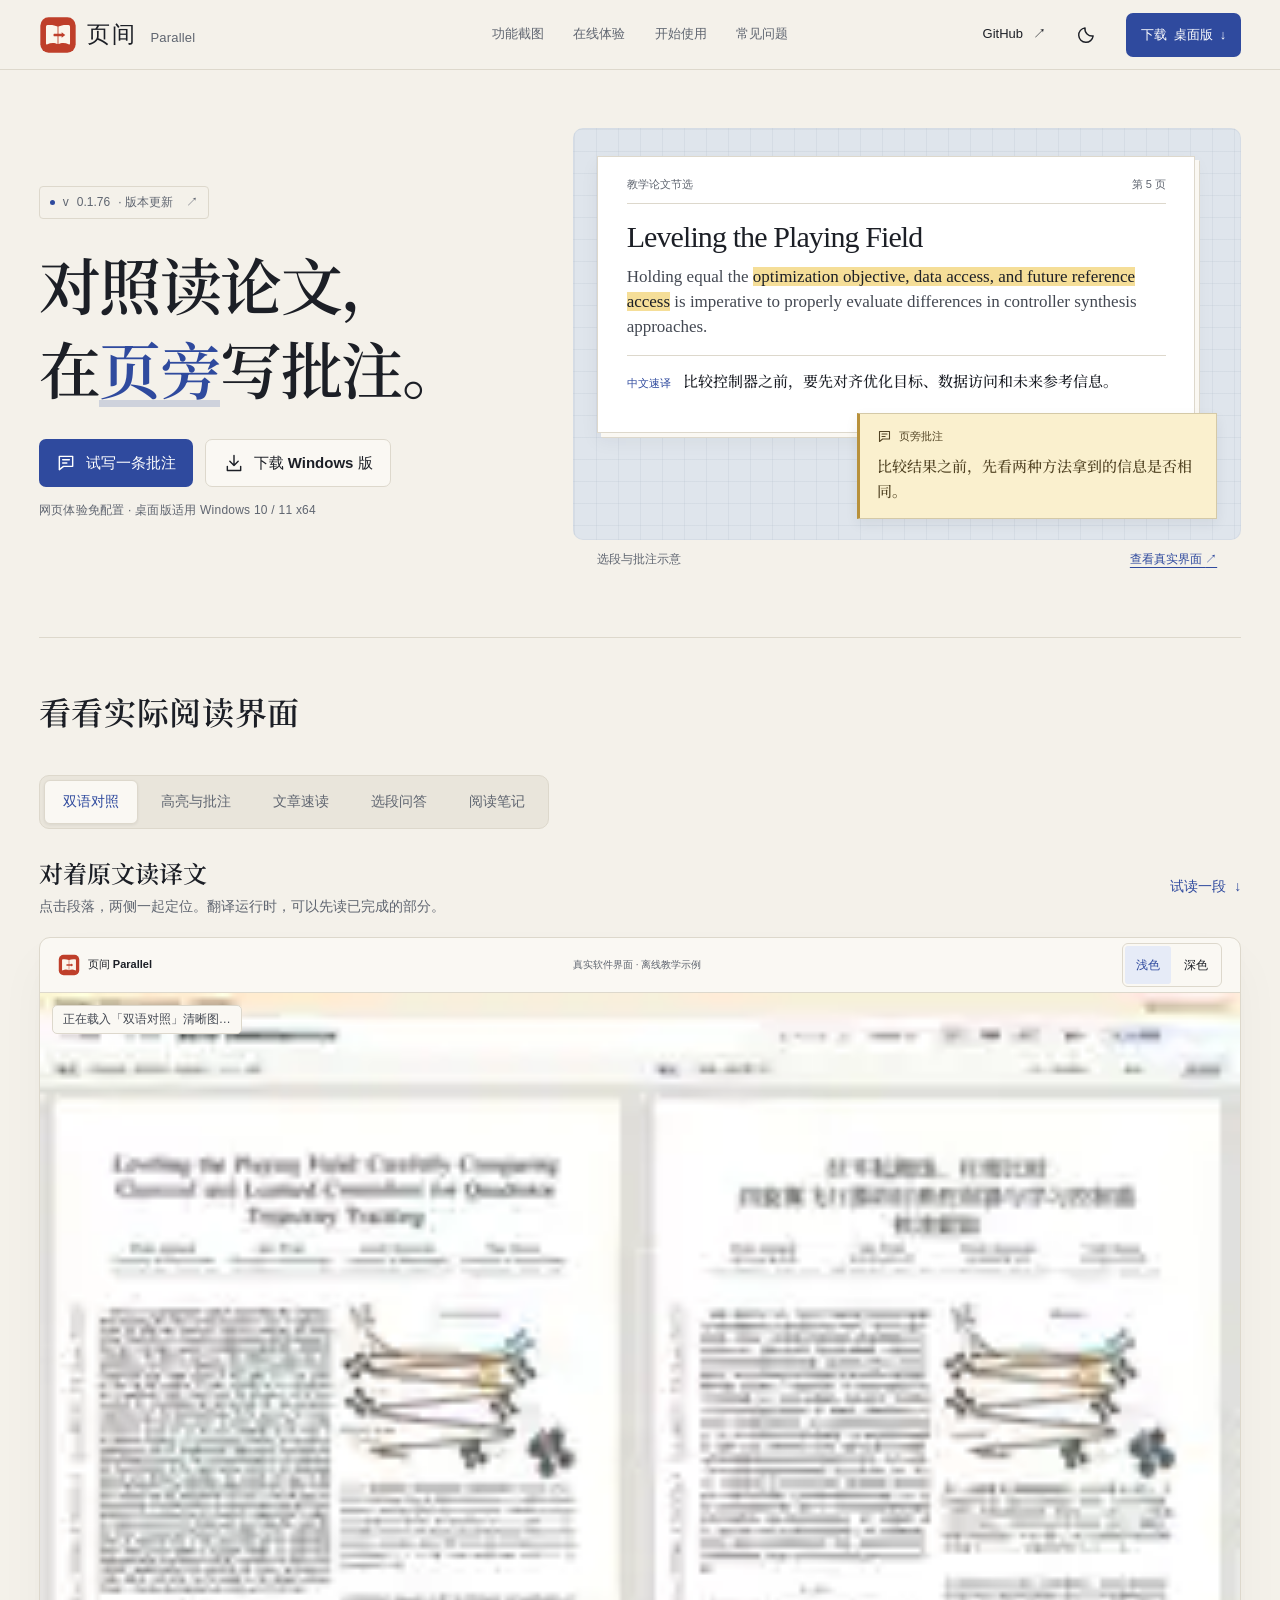
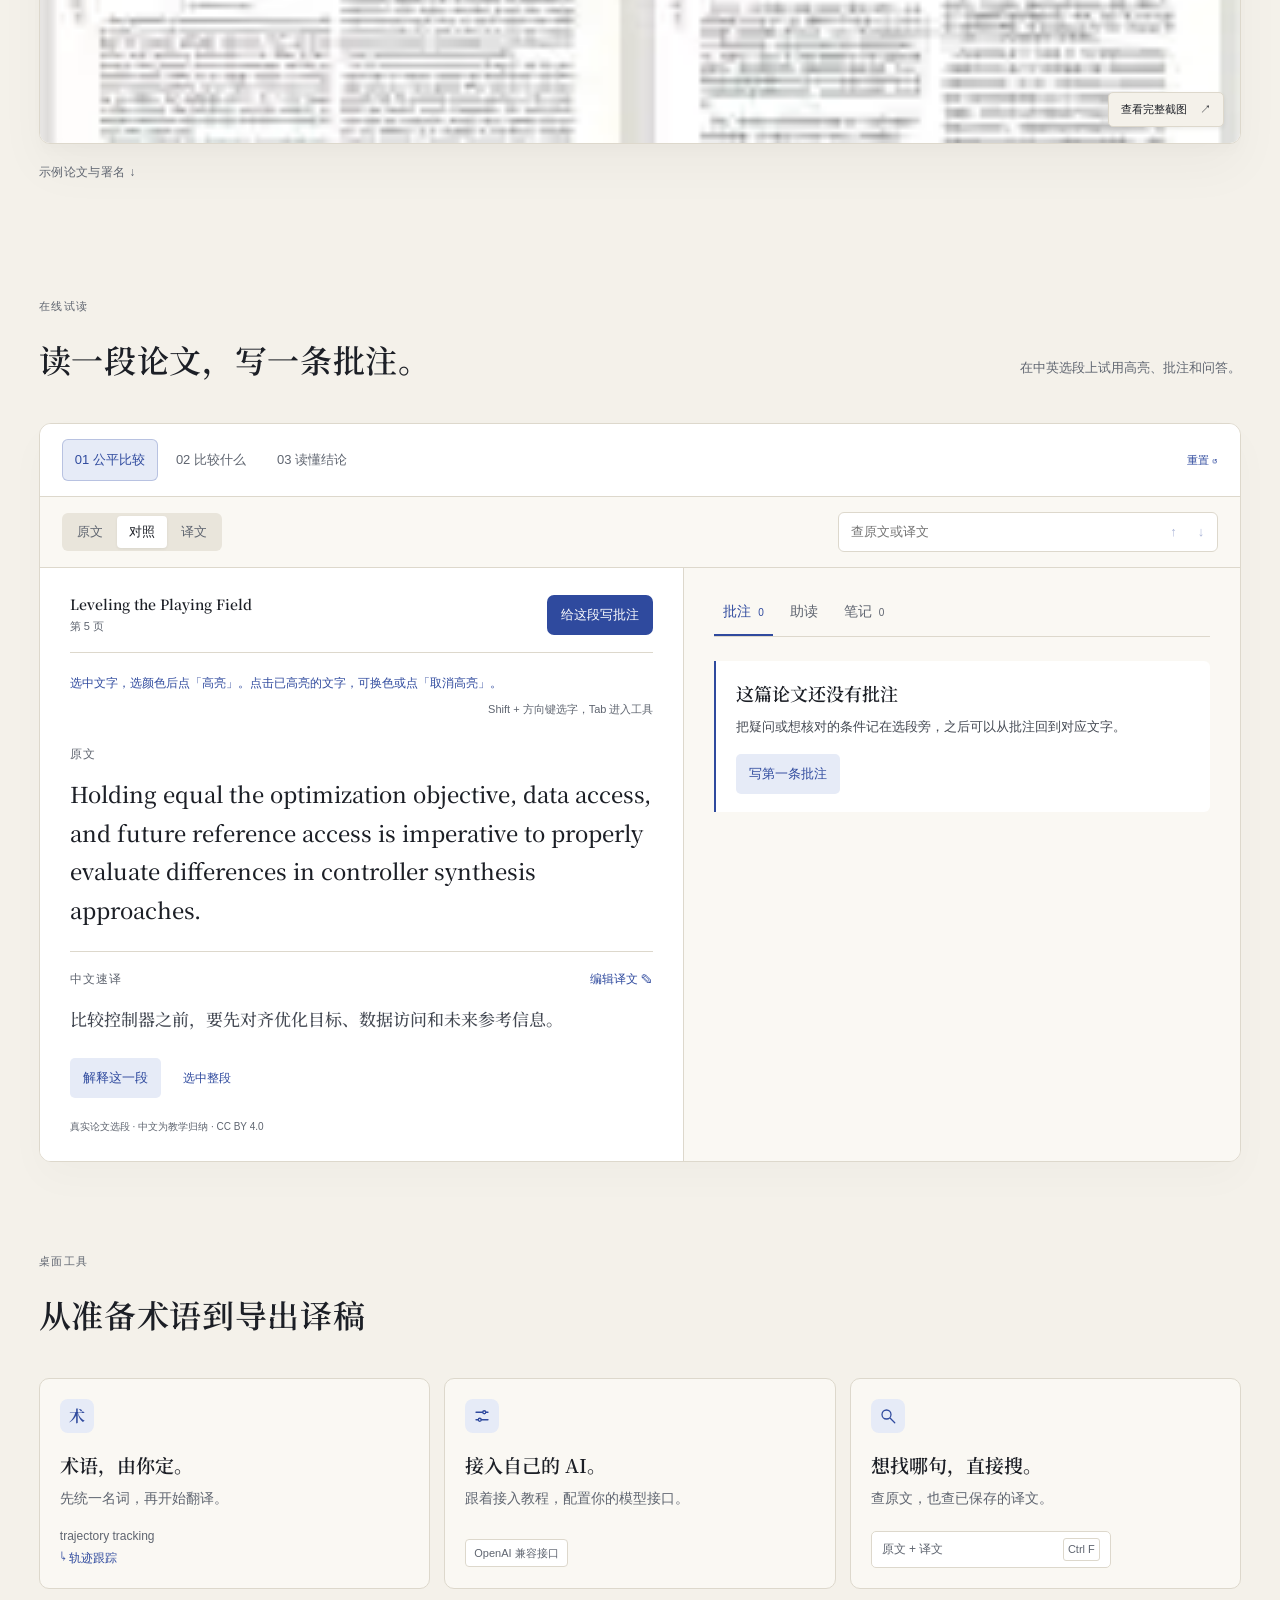
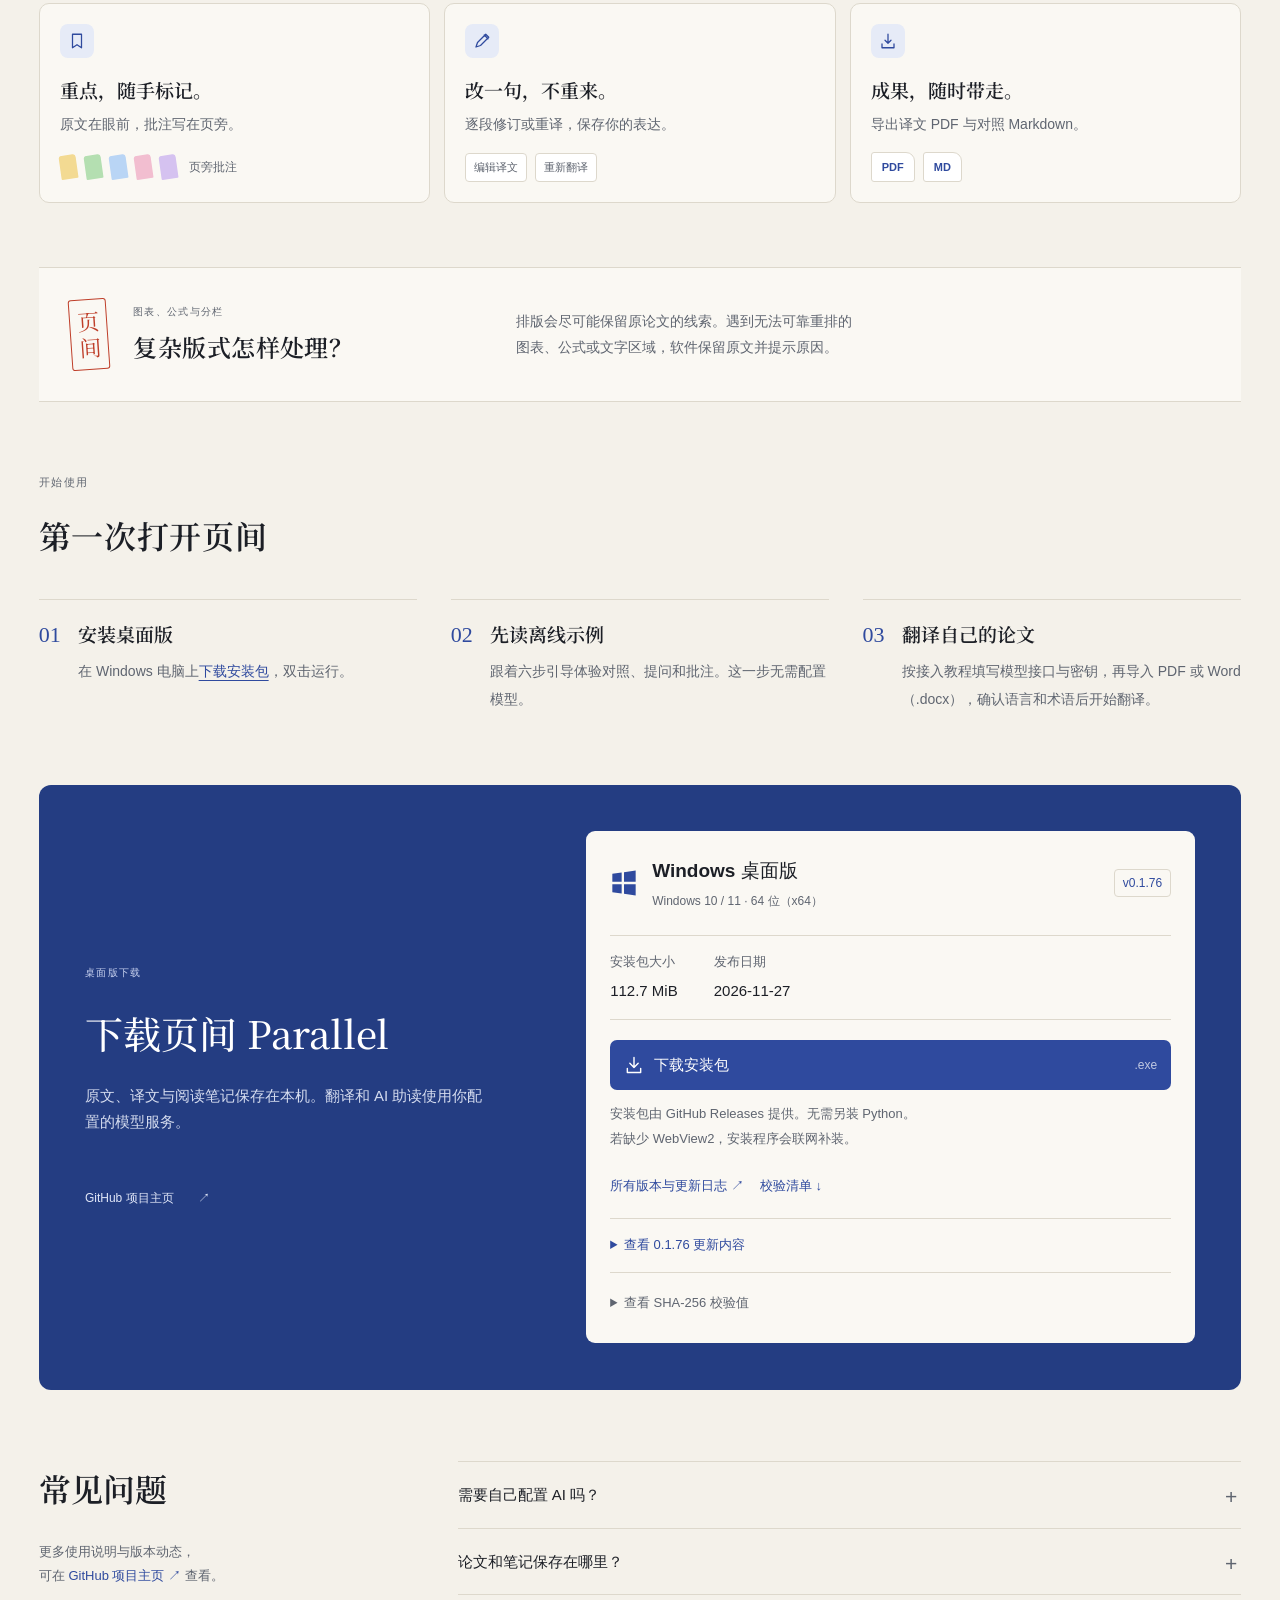
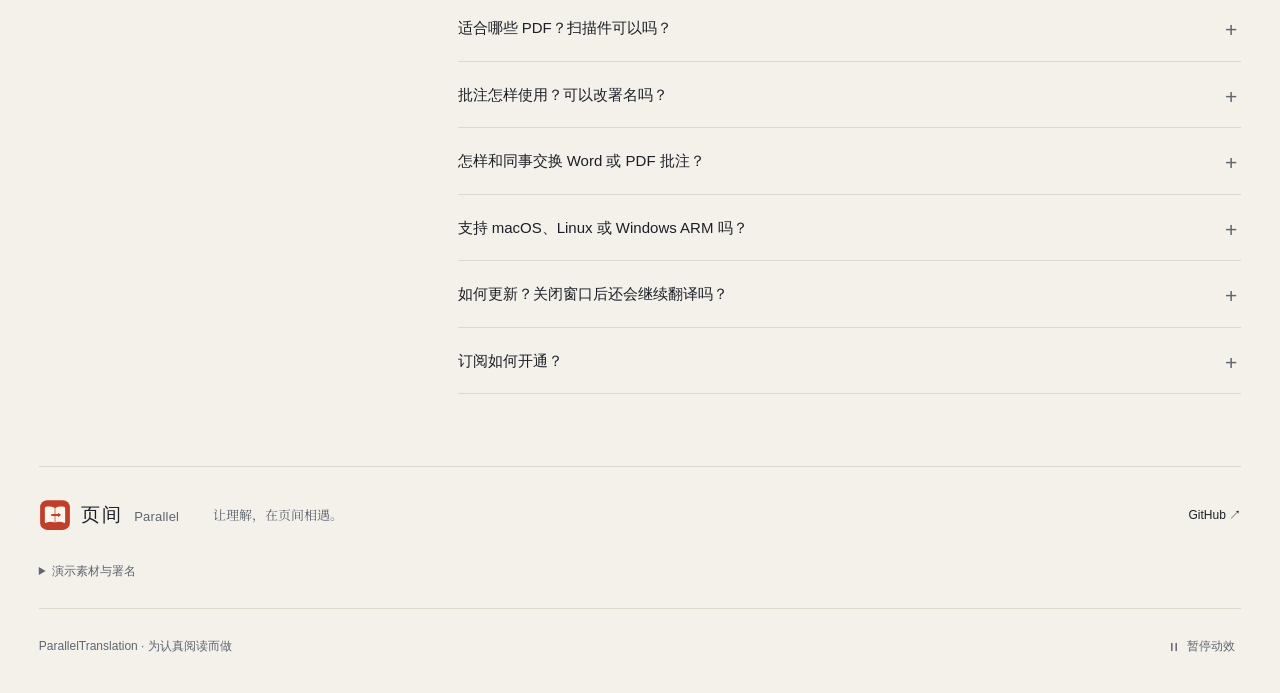
==== commit 7eb8e61a: "Update website download to v0.1.76" ====
--- a/index.html
+++ b/index.html
@@ -39,11 +39,11 @@
   <main id="main">
     <section class="hero container" aria-labelledby="hero-title">
       <div class="hero-copy">
-        <a class="release-note" href="https://github.com/XIA-J-B/ParallelTranslation/releases/tag/v0.1.74" target="_blank" rel="noopener noreferrer"><span class="release-dot"></span> v<span data-release-version>0.1.74</span> · 版本更新 <span aria-hidden="true">↗</span></a>
+        <a class="release-note" href="https://github.com/XIA-J-B/ParallelTranslation/releases/tag/v0.1.76" target="_blank" rel="noopener noreferrer"><span class="release-dot"></span> v<span data-release-version>0.1.76</span> · 版本更新 <span aria-hidden="true">↗</span></a>
         <h1 id="hero-title"><span class="hero-line">对照读论文，</span><br><span class="hero-line">在<span class="title-accent">页旁</span>写批注。</span></h1>
         <div class="hero-actions">
           <a class="button primary large" href="#annotate-sample" data-start-annotation><svg viewBox="0 0 24 24" aria-hidden="true"><path d="M4 4h16v12H9l-5 4zM8 8h8m-8 4h5"/></svg>试写一条批注</a>
-          <a class="button large hero-download download-link" href="https://github.com/XIA-J-B/ParallelTranslation/releases/download/v0.1.74/ParallelTranslation-Setup-0.1.74-x64.exe"><svg viewBox="0 0 24 24" aria-hidden="true"><path d="M12 3v12m-5-5 5 5 5-5M4 16v5h16v-5"/></svg>下载 Windows 版</a>
+          <a class="button large hero-download download-link" href="https://github.com/XIA-J-B/ParallelTranslation/releases/download/v0.1.76/ParallelTranslation-Setup-0.1.76-x64.exe"><svg viewBox="0 0 24 24" aria-hidden="true"><path d="M12 3v12m-5-5 5 5 5-5M4 16v5h16v-5"/></svg>下载 Windows 版</a>
         </div>
         <p class="hero-meta">网页体验免配置<span aria-hidden="true"> · </span>桌面版适用 Windows 10 / 11 x64</p>
       </div>
@@ -130,7 +130,7 @@
     </section>
     <section id="download" tabindex="-1" class="download-section container" aria-labelledby="download-title">
       <div class="download-intro"><p class="eyebrow">桌面版下载</p><h2 id="download-title">下载页间 Parallel</h2><p>原文、译文与阅读笔记保存在本机。翻译和 AI 助读使用你配置的模型服务。</p><a class="download-github" href="https://github.com/XIA-J-B/ParallelTranslation" target="_blank" rel="noopener noreferrer">GitHub 项目主页 <span aria-hidden="true">↗</span></a></div>
-      <div class="download-card"><div class="download-platform"><svg class="windows-icon" viewBox="0 0 24 24" aria-hidden="true"><path d="m2 4 8-1v8H2zm10-1.3 10-1.4V11H12zM2 13h8v8l-8-1zm10 0h10v9.7l-10-1.4z"/></svg><div><h3>Windows 桌面版</h3><p>Windows 10 / 11 · 64 位（x64）</p></div><span class="version-tag">v<span data-release-version>0.1.74</span></span></div><dl class="release-details"><div><dt>安装包大小</dt><dd data-release-size>112.6 MiB</dd></div><div><dt>发布日期</dt><dd data-release-date>2026-11-26</dd></div></dl><a class="button primary download-main download-link" href="https://github.com/XIA-J-B/ParallelTranslation/releases/download/v0.1.74/ParallelTranslation-Setup-0.1.74-x64.exe"><svg viewBox="0 0 24 24" aria-hidden="true"><path d="M12 3v12m-5-5 5 5 5-5M4 16v5h16v-5"/></svg>下载安装包 <span>.exe</span></a><p class="download-help">安装包由 GitHub Releases 提供。无需另装 Python。若缺少 WebView2，安装程序会联网补装。</p><div class="release-links"><a href="https://github.com/XIA-J-B/ParallelTranslation/releases" target="_blank" rel="noopener noreferrer">所有版本与更新日志 ↗</a><a href="https://github.com/XIA-J-B/ParallelTranslation/releases/download/v0.1.74/checksums.json">校验清单 ↓</a></div><details class="release-summary"><summary>查看 0.1.74 更新内容</summary><p>新翻译的论文现在会在整本译文 PDF 排好并通过校验后才显示「已完成」。段落译完时，文档库先显示「译文已保存」，随后显示排版进度。同时处理多篇论文时，每篇单独更新。</p><p>排版期间就可以打开论文对照阅读。左栏显示原文，右栏已排好的页按原版式显示，其余页先显示已保存的段落译文。页面就绪后会在原处切换，保留阅读位置和正在选择的文字。文档卡也会提示有多少个文本块的排版仍待核对。</p><p>重新打开论文或重启应用后，会接着使用已经排好的页面。排版失败时仍可阅读已保存的译文，点「重试排版」即可继续，无需重新翻译。</p></details><details class="checksum"><summary>查看 SHA-256 校验值</summary><code id="sha256">c7822a420721d54e395431973c9bec7385a089e7736867f3274e04fbd7e52a8d</code><button id="copy-checksum" type="button">复制校验值</button><span id="copy-status" role="status"></span></details></div></section>
+      <div class="download-card"><div class="download-platform"><svg class="windows-icon" viewBox="0 0 24 24" aria-hidden="true"><path d="m2 4 8-1v8H2zm10-1.3 10-1.4V11H12zM2 13h8v8l-8-1zm10 0h10v9.7l-10-1.4z"/></svg><div><h3>Windows 桌面版</h3><p>Windows 10 / 11 · 64 位（x64）</p></div><span class="version-tag">v<span data-release-version>0.1.76</span></span></div><dl class="release-details"><div><dt>安装包大小</dt><dd data-release-size>112.7 MiB</dd></div><div><dt>发布日期</dt><dd data-release-date>2026-11-27</dd></div></dl><a class="button primary download-main download-link" href="https://github.com/XIA-J-B/ParallelTranslation/releases/download/v0.1.76/ParallelTranslation-Setup-0.1.76-x64.exe"><svg viewBox="0 0 24 24" aria-hidden="true"><path d="M12 3v12m-5-5 5 5 5-5M4 16v5h16v-5"/></svg>下载安装包 <span>.exe</span></a><p class="download-help">安装包由 GitHub Releases 提供。无需另装 Python。若缺少 WebView2，安装程序会联网补装。</p><div class="release-links"><a href="https://github.com/XIA-J-B/ParallelTranslation/releases" target="_blank" rel="noopener noreferrer">所有版本与更新日志 ↗</a><a href="https://github.com/XIA-J-B/ParallelTranslation/releases/download/v0.1.76/checksums.json">校验清单 ↓</a></div><details class="release-summary"><summary>查看 0.1.76 更新内容</summary><p>翻译完成后，多数论文能更快排成可阅读、可导出的译文 PDF。修改一段译文时，会复用其他仍然有效的页面，只重排受影响的部分。图签密集的页面也减少了排版时的内存占用。</p><p>文档库现在把翻译和排版进度分开显示。最后一段译文保存后，文档卡会显示「已完成翻译」和完成日期。整篇 PDF 还在排版时就可以打开论文，按原版式阅读已就绪的页面，其余页先看段落译文。</p><p>阅读带公式的算法步骤时，中文说明会按步骤排列，方便对照原来的编号、上下标和矩阵。译文 PDF 也修正了部分公式、脚注和分行章节引用的点击位置。处理图中紧贴曲线的文字时，会先核对原图，避免擦掉曲线。</p></details><details class="checksum"><summary>查看 SHA-256 校验值</summary><code id="sha256">6df40390e552515885554b6c3da63de1ff1f312ff18215f0f3fd0290ff0bfcc5</code><button id="copy-checksum" type="button">复制校验值</button><span id="copy-status" role="status"></span></details></div></section>
     <section id="faq" tabindex="-1" class="faq container" aria-labelledby="faq-title"><div><h2 id="faq-title">常见问题</h2><p>更多使用说明与版本动态，<br>可在 <a href="https://github.com/XIA-J-B/ParallelTranslation#readme" target="_blank" rel="noopener noreferrer">GitHub 项目主页 ↗</a> 查看。</p></div><div class="faq-list">
       <details><summary>需要自己配置 AI 吗？</summary><p>需要。论文翻译、文章速读和问答使用你配置的模型接口，支持 OpenAI 兼容的 Chat Completions 接口，也可配置自定义 HTTP JSON Agent。设置窗口提供接入教程和连接测试。模型调用费用由对应服务商计费。离线教学无需配置模型。</p></details>
       <details><summary>论文和笔记保存在哪里？</summary><p>导入的 PDF 或 DOCX、译文和笔记保存在本机。Windows 桌面版默认使用 %LOCALAPPDATA%\ParallelTranslation。执行翻译或助读时，所需文本、问题与必要的页面图像会发送到你配置的模型服务。</p></details>
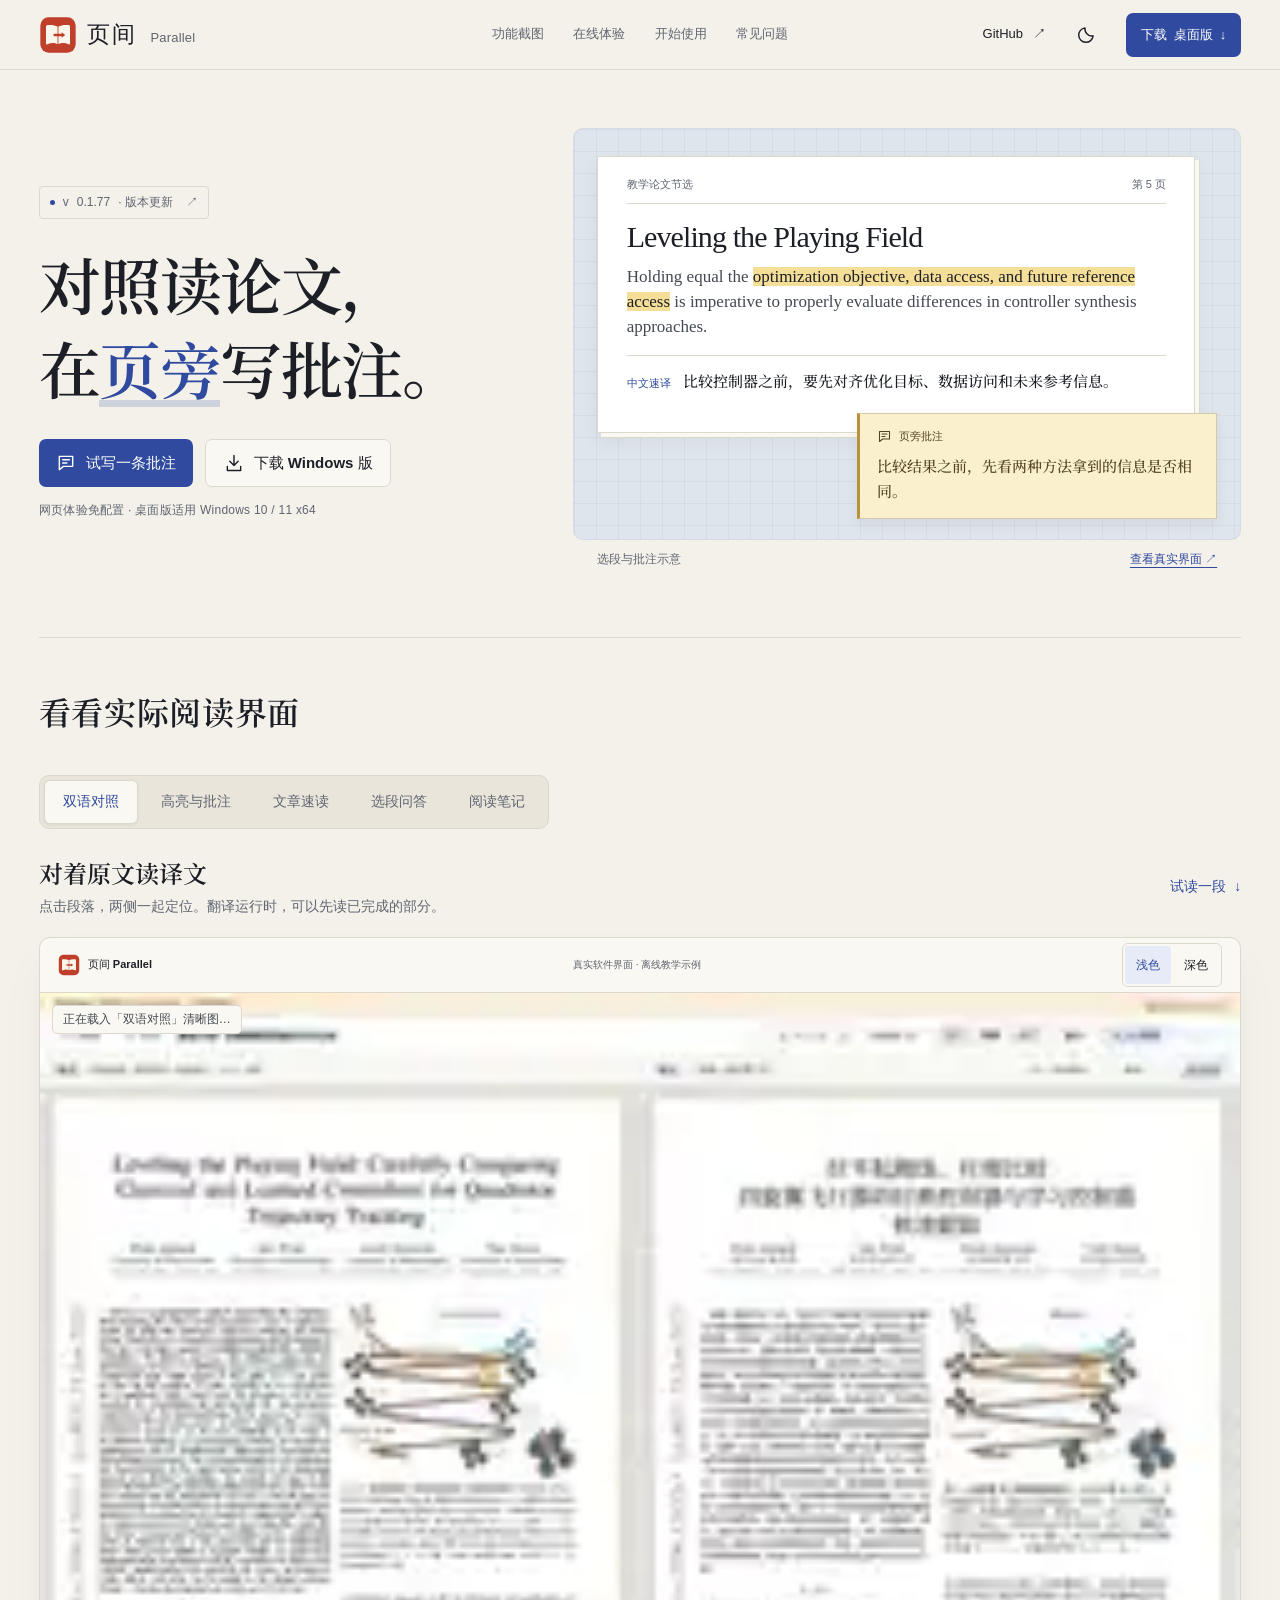
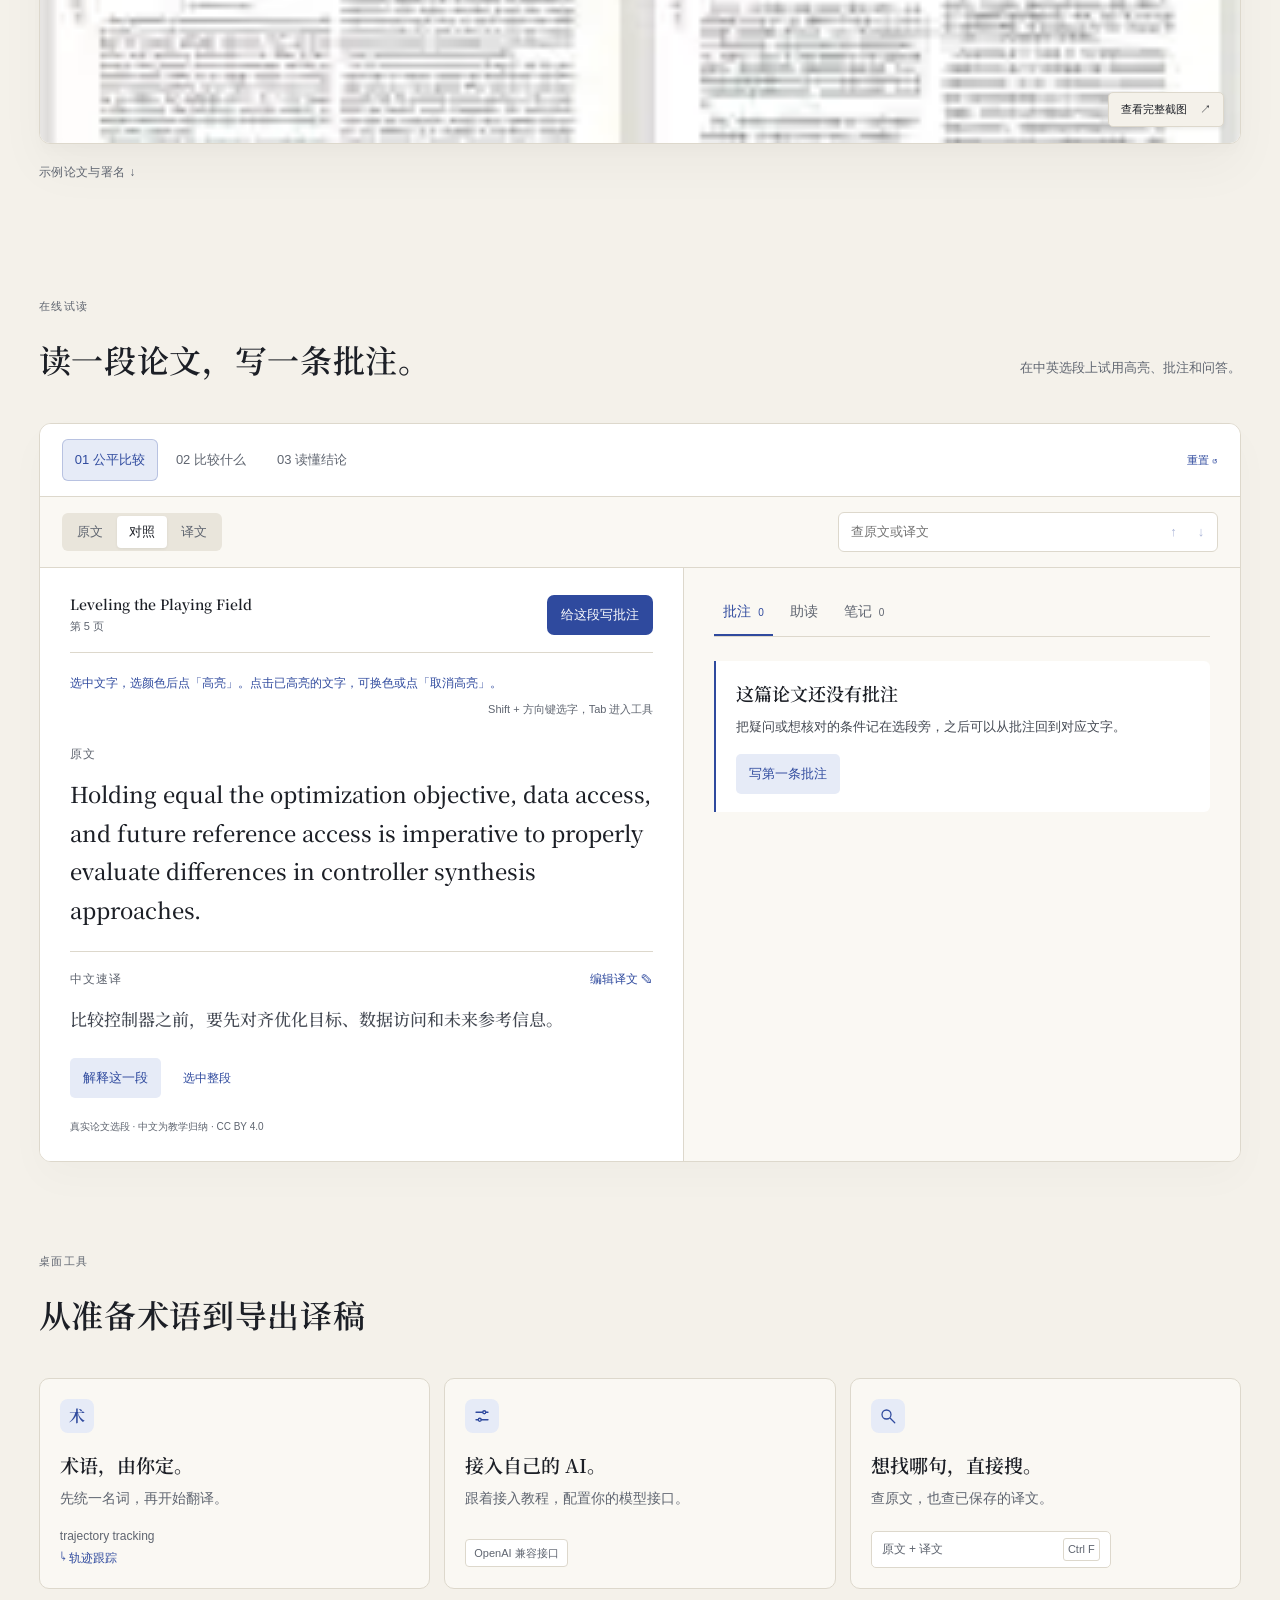
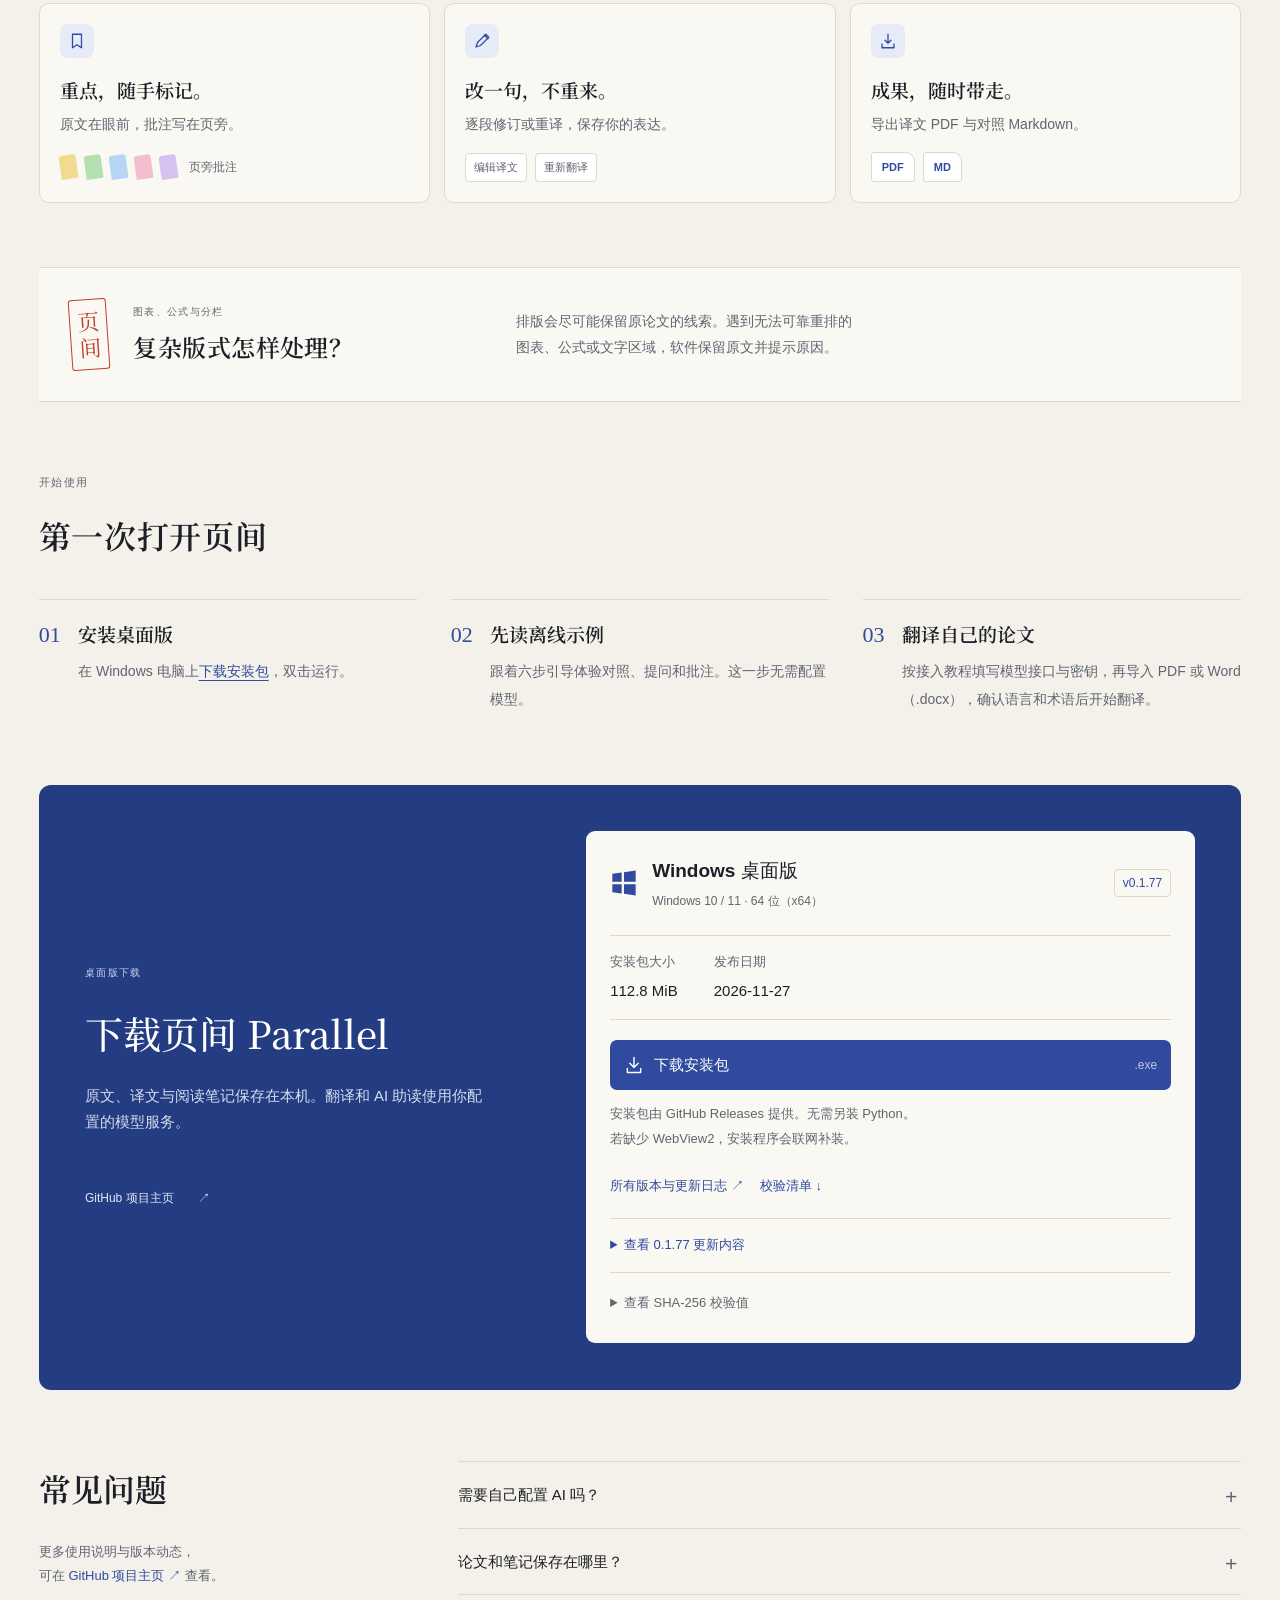
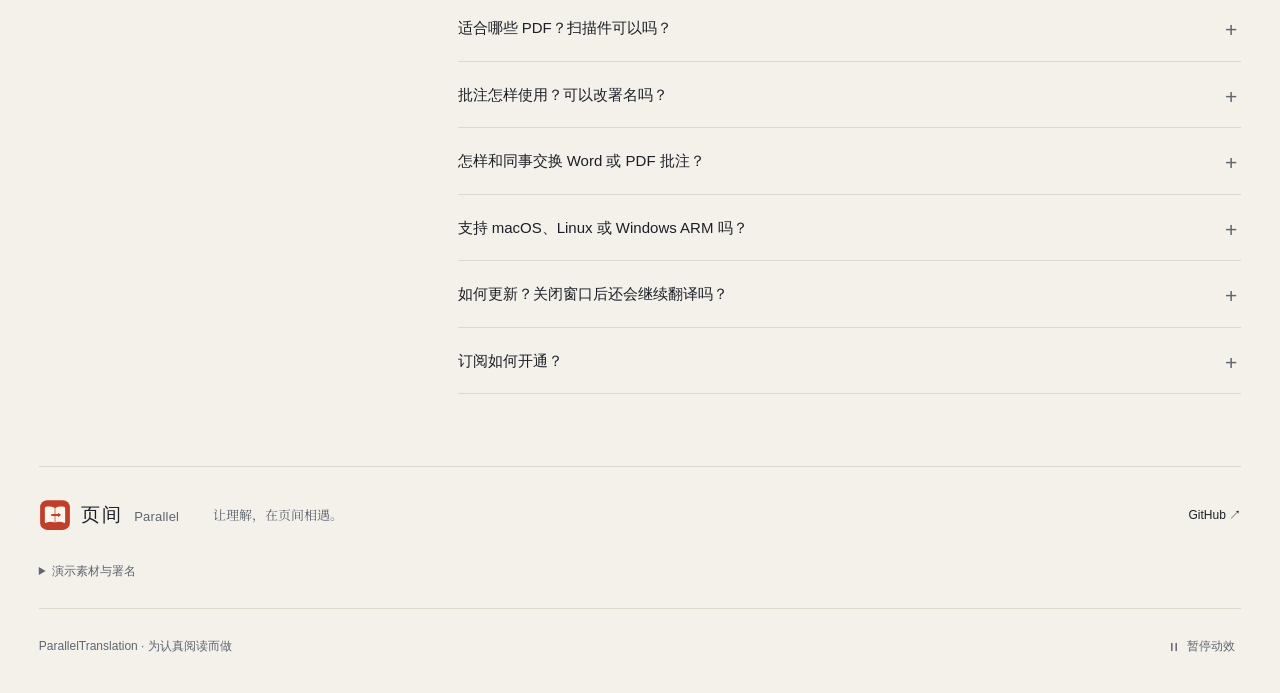
==== commit f30291d1: "Update website download to v0.1.77" ====
--- a/index.html
+++ b/index.html
@@ -39,11 +39,11 @@
   <main id="main">
     <section class="hero container" aria-labelledby="hero-title">
       <div class="hero-copy">
-        <a class="release-note" href="https://github.com/XIA-J-B/ParallelTranslation/releases/tag/v0.1.76" target="_blank" rel="noopener noreferrer"><span class="release-dot"></span> v<span data-release-version>0.1.76</span> · 版本更新 <span aria-hidden="true">↗</span></a>
+        <a class="release-note" href="https://github.com/XIA-J-B/ParallelTranslation/releases/tag/v0.1.77" target="_blank" rel="noopener noreferrer"><span class="release-dot"></span> v<span data-release-version>0.1.77</span> · 版本更新 <span aria-hidden="true">↗</span></a>
         <h1 id="hero-title"><span class="hero-line">对照读论文，</span><br><span class="hero-line">在<span class="title-accent">页旁</span>写批注。</span></h1>
         <div class="hero-actions">
           <a class="button primary large" href="#annotate-sample" data-start-annotation><svg viewBox="0 0 24 24" aria-hidden="true"><path d="M4 4h16v12H9l-5 4zM8 8h8m-8 4h5"/></svg>试写一条批注</a>
-          <a class="button large hero-download download-link" href="https://github.com/XIA-J-B/ParallelTranslation/releases/download/v0.1.76/ParallelTranslation-Setup-0.1.76-x64.exe"><svg viewBox="0 0 24 24" aria-hidden="true"><path d="M12 3v12m-5-5 5 5 5-5M4 16v5h16v-5"/></svg>下载 Windows 版</a>
+          <a class="button large hero-download download-link" href="https://github.com/XIA-J-B/ParallelTranslation/releases/download/v0.1.77/ParallelTranslation-Setup-0.1.77-x64.exe"><svg viewBox="0 0 24 24" aria-hidden="true"><path d="M12 3v12m-5-5 5 5 5-5M4 16v5h16v-5"/></svg>下载 Windows 版</a>
         </div>
         <p class="hero-meta">网页体验免配置<span aria-hidden="true"> · </span>桌面版适用 Windows 10 / 11 x64</p>
       </div>
@@ -130,7 +130,7 @@
     </section>
     <section id="download" tabindex="-1" class="download-section container" aria-labelledby="download-title">
       <div class="download-intro"><p class="eyebrow">桌面版下载</p><h2 id="download-title">下载页间 Parallel</h2><p>原文、译文与阅读笔记保存在本机。翻译和 AI 助读使用你配置的模型服务。</p><a class="download-github" href="https://github.com/XIA-J-B/ParallelTranslation" target="_blank" rel="noopener noreferrer">GitHub 项目主页 <span aria-hidden="true">↗</span></a></div>
-      <div class="download-card"><div class="download-platform"><svg class="windows-icon" viewBox="0 0 24 24" aria-hidden="true"><path d="m2 4 8-1v8H2zm10-1.3 10-1.4V11H12zM2 13h8v8l-8-1zm10 0h10v9.7l-10-1.4z"/></svg><div><h3>Windows 桌面版</h3><p>Windows 10 / 11 · 64 位（x64）</p></div><span class="version-tag">v<span data-release-version>0.1.76</span></span></div><dl class="release-details"><div><dt>安装包大小</dt><dd data-release-size>112.7 MiB</dd></div><div><dt>发布日期</dt><dd data-release-date>2026-11-27</dd></div></dl><a class="button primary download-main download-link" href="https://github.com/XIA-J-B/ParallelTranslation/releases/download/v0.1.76/ParallelTranslation-Setup-0.1.76-x64.exe"><svg viewBox="0 0 24 24" aria-hidden="true"><path d="M12 3v12m-5-5 5 5 5-5M4 16v5h16v-5"/></svg>下载安装包 <span>.exe</span></a><p class="download-help">安装包由 GitHub Releases 提供。无需另装 Python。若缺少 WebView2，安装程序会联网补装。</p><div class="release-links"><a href="https://github.com/XIA-J-B/ParallelTranslation/releases" target="_blank" rel="noopener noreferrer">所有版本与更新日志 ↗</a><a href="https://github.com/XIA-J-B/ParallelTranslation/releases/download/v0.1.76/checksums.json">校验清单 ↓</a></div><details class="release-summary"><summary>查看 0.1.76 更新内容</summary><p>翻译完成后，多数论文能更快排成可阅读、可导出的译文 PDF。修改一段译文时，会复用其他仍然有效的页面，只重排受影响的部分。图签密集的页面也减少了排版时的内存占用。</p><p>文档库现在把翻译和排版进度分开显示。最后一段译文保存后，文档卡会显示「已完成翻译」和完成日期。整篇 PDF 还在排版时就可以打开论文，按原版式阅读已就绪的页面，其余页先看段落译文。</p><p>阅读带公式的算法步骤时，中文说明会按步骤排列，方便对照原来的编号、上下标和矩阵。译文 PDF 也修正了部分公式、脚注和分行章节引用的点击位置。处理图中紧贴曲线的文字时，会先核对原图，避免擦掉曲线。</p></details><details class="checksum"><summary>查看 SHA-256 校验值</summary><code id="sha256">6df40390e552515885554b6c3da63de1ff1f312ff18215f0f3fd0290ff0bfcc5</code><button id="copy-checksum" type="button">复制校验值</button><span id="copy-status" role="status"></span></details></div></section>
+      <div class="download-card"><div class="download-platform"><svg class="windows-icon" viewBox="0 0 24 24" aria-hidden="true"><path d="m2 4 8-1v8H2zm10-1.3 10-1.4V11H12zM2 13h8v8l-8-1zm10 0h10v9.7l-10-1.4z"/></svg><div><h3>Windows 桌面版</h3><p>Windows 10 / 11 · 64 位（x64）</p></div><span class="version-tag">v<span data-release-version>0.1.77</span></span></div><dl class="release-details"><div><dt>安装包大小</dt><dd data-release-size>112.8 MiB</dd></div><div><dt>发布日期</dt><dd data-release-date>2026-11-27</dd></div></dl><a class="button primary download-main download-link" href="https://github.com/XIA-J-B/ParallelTranslation/releases/download/v0.1.77/ParallelTranslation-Setup-0.1.77-x64.exe"><svg viewBox="0 0 24 24" aria-hidden="true"><path d="M12 3v12m-5-5 5 5 5-5M4 16v5h16v-5"/></svg>下载安装包 <span>.exe</span></a><p class="download-help">安装包由 GitHub Releases 提供。无需另装 Python。若缺少 WebView2，安装程序会联网补装。</p><div class="release-links"><a href="https://github.com/XIA-J-B/ParallelTranslation/releases" target="_blank" rel="noopener noreferrer">所有版本与更新日志 ↗</a><a href="https://github.com/XIA-J-B/ParallelTranslation/releases/download/v0.1.77/checksums.json">校验清单 ↓</a></div><details class="release-summary"><summary>查看 0.1.77 更新内容</summary><p>论文翻译完成后，页间会等整篇译文 PDF 排版并保存成功，再自动打开阅读器，打开时就能看到排好的译页。等待时仍可点「提前阅读」。如果排版失败，可以在进度页查看原因并重试。</p><p>算法框中的输入、输出和操作说明会跟随原公式逐行排入译页，并排的步骤会各自保留编号。跨页表格出现相同表头时，页间会核对下方各列再沿用已有译名。遇到放不下全称的窄格，会尽量在表内给出中文释义。</p><p>正文里的动作序列、嵌套下标和赋值公式现在能更准确地排回译句。向量后的中文逗号、同一变量在公式内外重复出现等情况，都能结合原式核对。已有译文可直接用于重新排版。公式的数字或上下标确实对不上时，仍会保留原式并提示核对。</p></details><details class="checksum"><summary>查看 SHA-256 校验值</summary><code id="sha256">56f6e7df2e5927f5e1e3c6848caba04a0ccab724b97974796a4c767356245859</code><button id="copy-checksum" type="button">复制校验值</button><span id="copy-status" role="status"></span></details></div></section>
     <section id="faq" tabindex="-1" class="faq container" aria-labelledby="faq-title"><div><h2 id="faq-title">常见问题</h2><p>更多使用说明与版本动态，<br>可在 <a href="https://github.com/XIA-J-B/ParallelTranslation#readme" target="_blank" rel="noopener noreferrer">GitHub 项目主页 ↗</a> 查看。</p></div><div class="faq-list">
       <details><summary>需要自己配置 AI 吗？</summary><p>需要。论文翻译、文章速读和问答使用你配置的模型接口，支持 OpenAI 兼容的 Chat Completions 接口，也可配置自定义 HTTP JSON Agent。设置窗口提供接入教程和连接测试。模型调用费用由对应服务商计费。离线教学无需配置模型。</p></details>
       <details><summary>论文和笔记保存在哪里？</summary><p>导入的 PDF 或 DOCX、译文和笔记保存在本机。Windows 桌面版默认使用 %LOCALAPPDATA%\ParallelTranslation。执行翻译或助读时，所需文本、问题与必要的页面图像会发送到你配置的模型服务。</p></details>
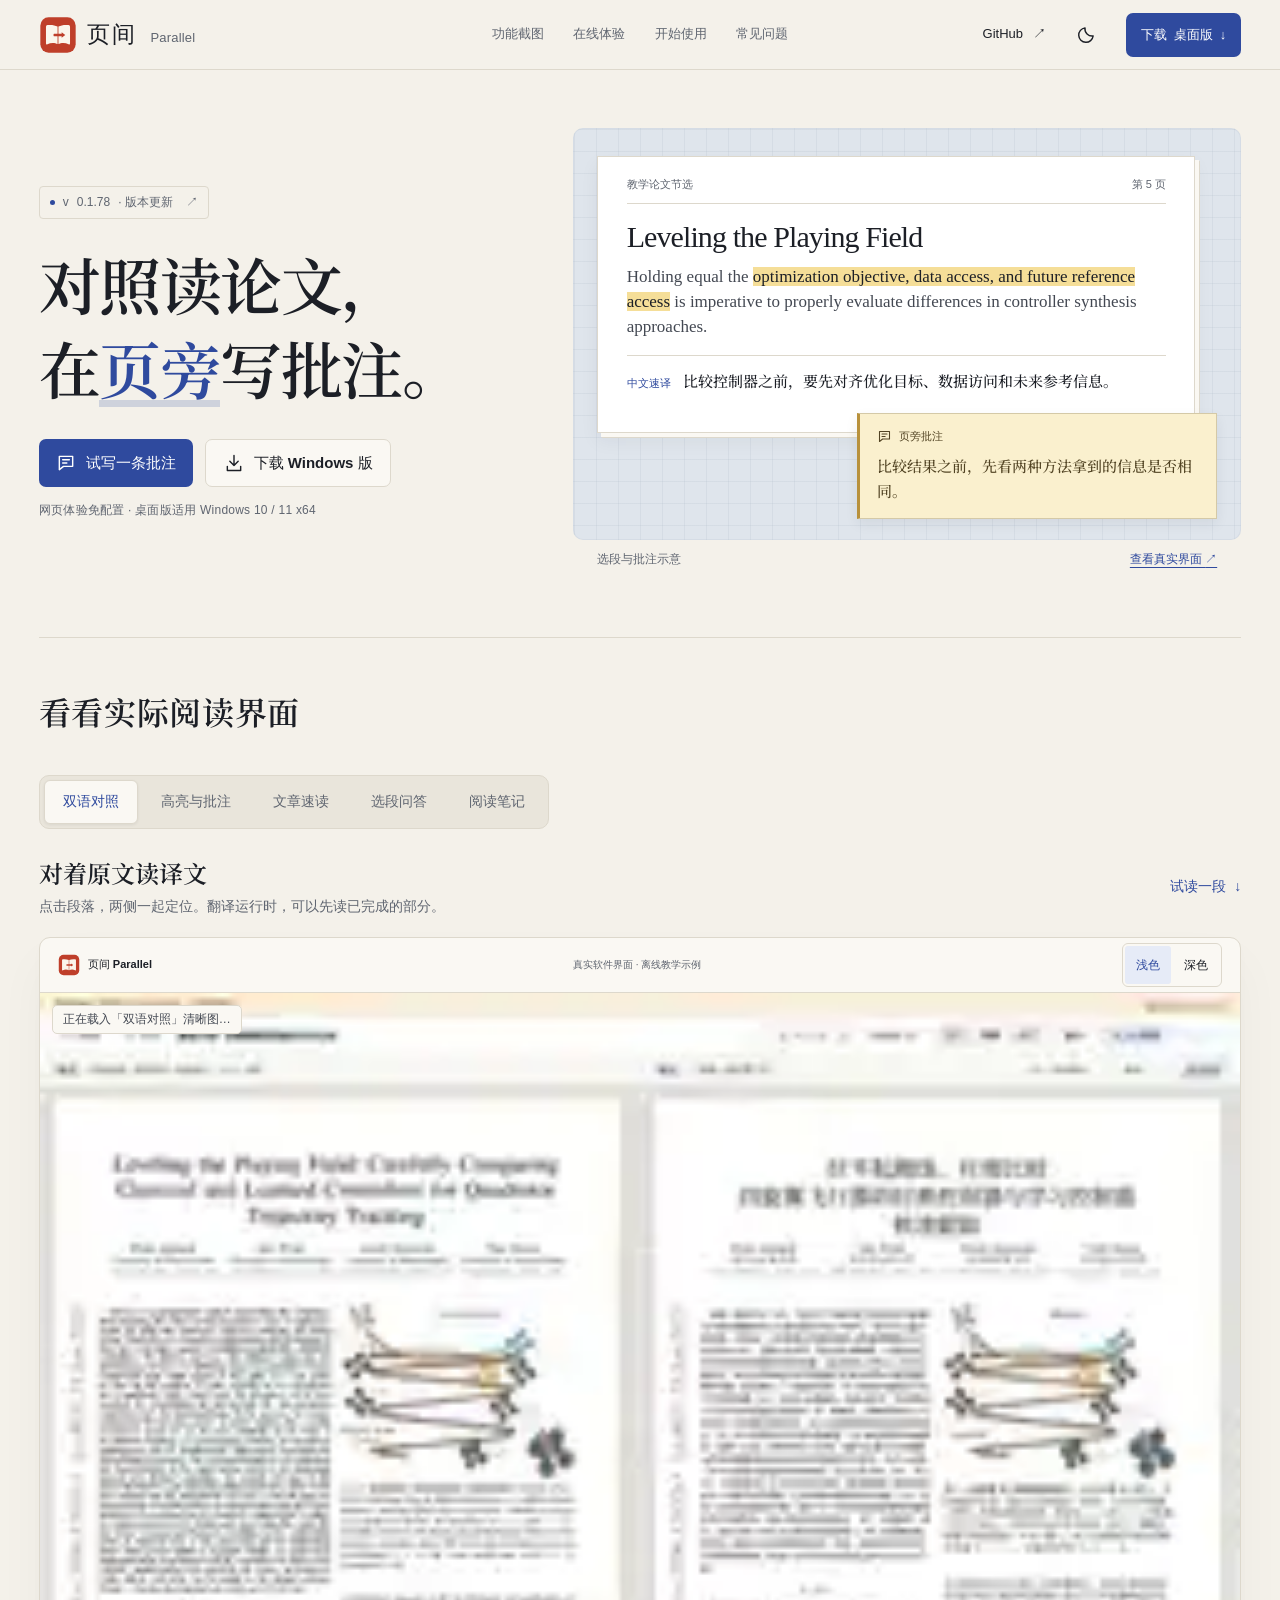
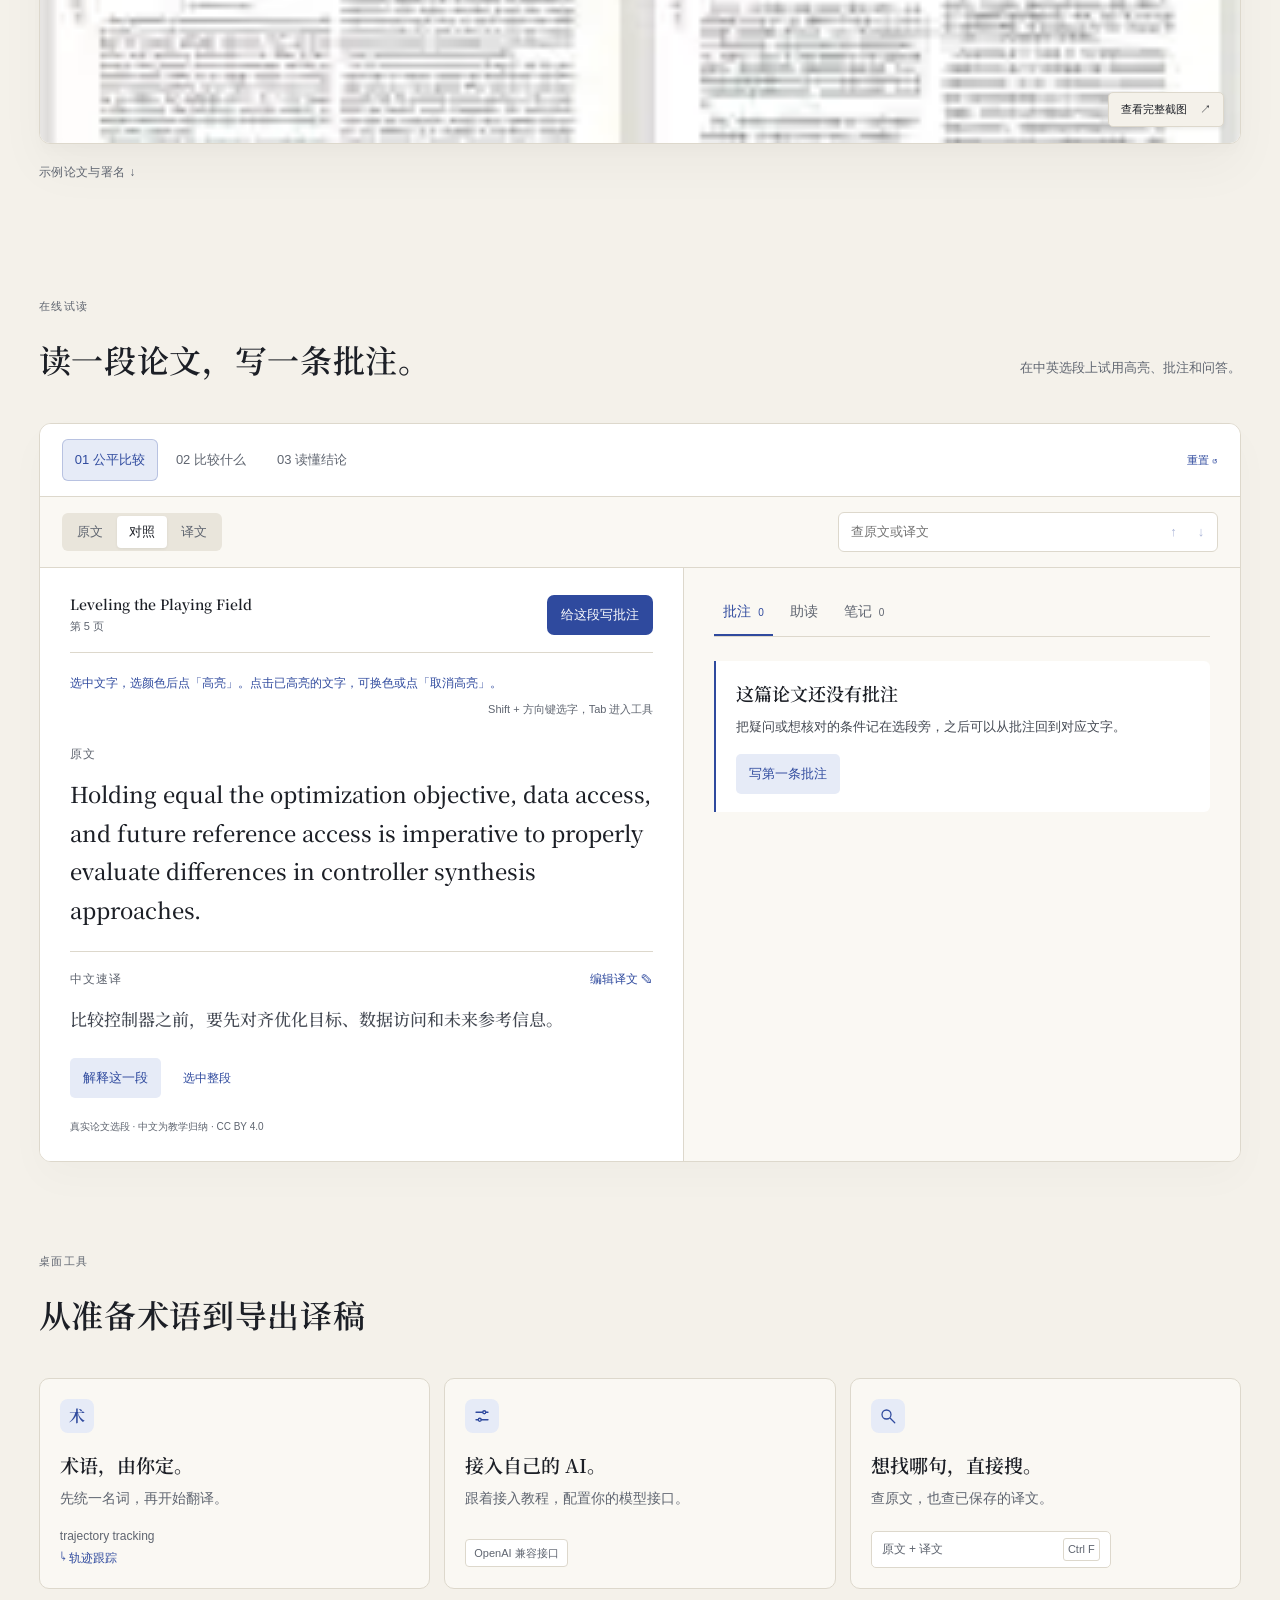
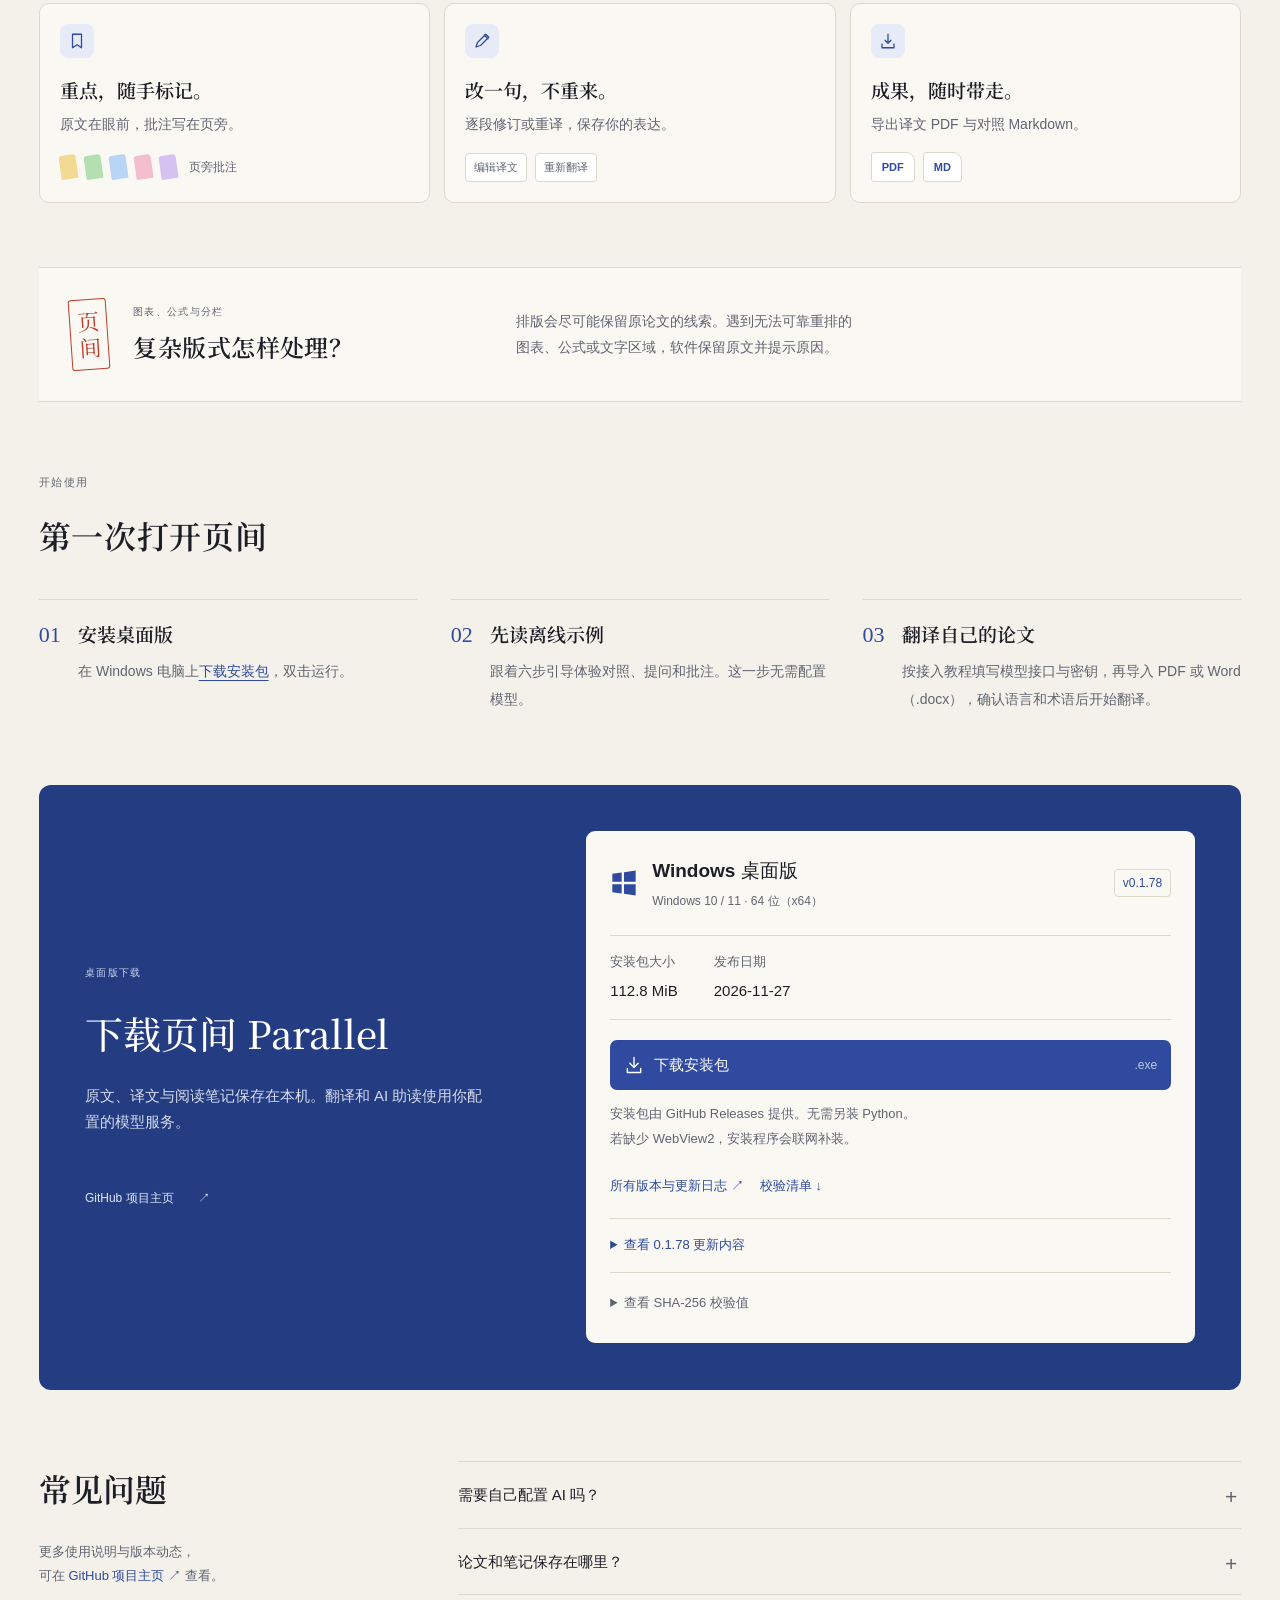
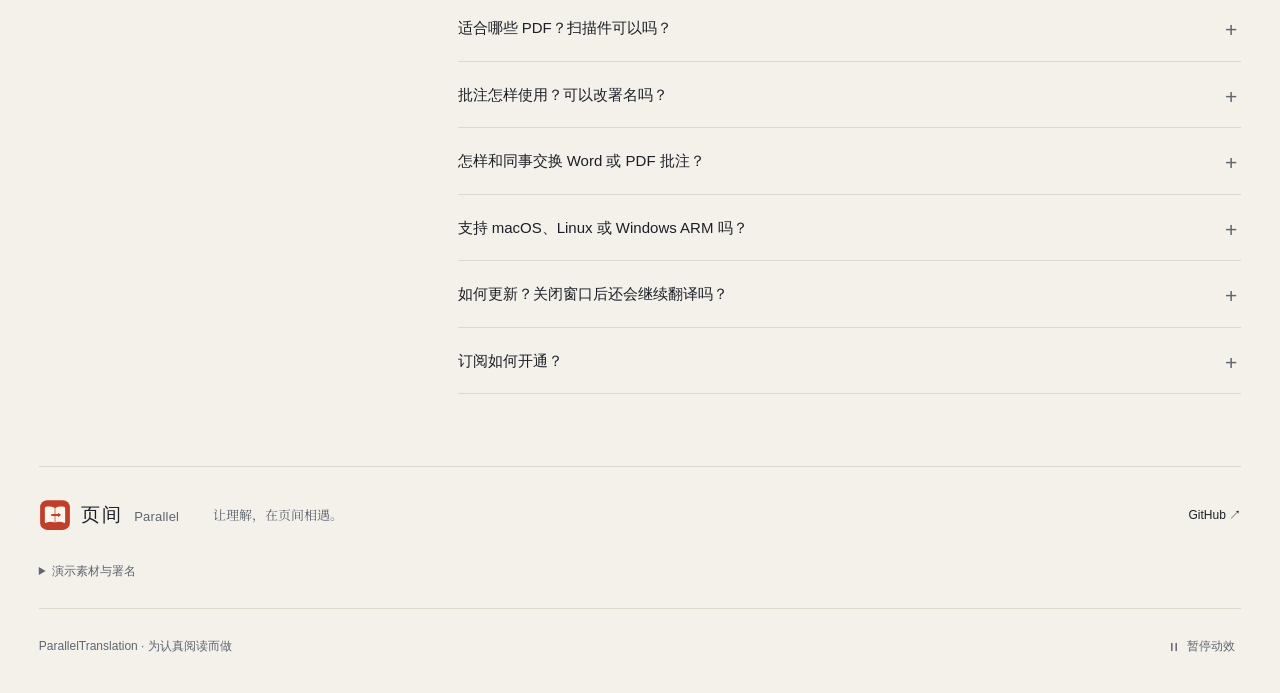
==== commit 66a21dd9: "Update website download to v0.1.78" ====
--- a/index.html
+++ b/index.html
@@ -39,11 +39,11 @@
   <main id="main">
     <section class="hero container" aria-labelledby="hero-title">
       <div class="hero-copy">
-        <a class="release-note" href="https://github.com/XIA-J-B/ParallelTranslation/releases/tag/v0.1.77" target="_blank" rel="noopener noreferrer"><span class="release-dot"></span> v<span data-release-version>0.1.77</span> · 版本更新 <span aria-hidden="true">↗</span></a>
+        <a class="release-note" href="https://github.com/XIA-J-B/ParallelTranslation/releases/tag/v0.1.78" target="_blank" rel="noopener noreferrer"><span class="release-dot"></span> v<span data-release-version>0.1.78</span> · 版本更新 <span aria-hidden="true">↗</span></a>
         <h1 id="hero-title"><span class="hero-line">对照读论文，</span><br><span class="hero-line">在<span class="title-accent">页旁</span>写批注。</span></h1>
         <div class="hero-actions">
           <a class="button primary large" href="#annotate-sample" data-start-annotation><svg viewBox="0 0 24 24" aria-hidden="true"><path d="M4 4h16v12H9l-5 4zM8 8h8m-8 4h5"/></svg>试写一条批注</a>
-          <a class="button large hero-download download-link" href="https://github.com/XIA-J-B/ParallelTranslation/releases/download/v0.1.77/ParallelTranslation-Setup-0.1.77-x64.exe"><svg viewBox="0 0 24 24" aria-hidden="true"><path d="M12 3v12m-5-5 5 5 5-5M4 16v5h16v-5"/></svg>下载 Windows 版</a>
+          <a class="button large hero-download download-link" href="https://github.com/XIA-J-B/ParallelTranslation/releases/download/v0.1.78/ParallelTranslation-Setup-0.1.78-x64.exe"><svg viewBox="0 0 24 24" aria-hidden="true"><path d="M12 3v12m-5-5 5 5 5-5M4 16v5h16v-5"/></svg>下载 Windows 版</a>
         </div>
         <p class="hero-meta">网页体验免配置<span aria-hidden="true"> · </span>桌面版适用 Windows 10 / 11 x64</p>
       </div>
@@ -130,7 +130,7 @@
     </section>
     <section id="download" tabindex="-1" class="download-section container" aria-labelledby="download-title">
       <div class="download-intro"><p class="eyebrow">桌面版下载</p><h2 id="download-title">下载页间 Parallel</h2><p>原文、译文与阅读笔记保存在本机。翻译和 AI 助读使用你配置的模型服务。</p><a class="download-github" href="https://github.com/XIA-J-B/ParallelTranslation" target="_blank" rel="noopener noreferrer">GitHub 项目主页 <span aria-hidden="true">↗</span></a></div>
-      <div class="download-card"><div class="download-platform"><svg class="windows-icon" viewBox="0 0 24 24" aria-hidden="true"><path d="m2 4 8-1v8H2zm10-1.3 10-1.4V11H12zM2 13h8v8l-8-1zm10 0h10v9.7l-10-1.4z"/></svg><div><h3>Windows 桌面版</h3><p>Windows 10 / 11 · 64 位（x64）</p></div><span class="version-tag">v<span data-release-version>0.1.77</span></span></div><dl class="release-details"><div><dt>安装包大小</dt><dd data-release-size>112.8 MiB</dd></div><div><dt>发布日期</dt><dd data-release-date>2026-11-27</dd></div></dl><a class="button primary download-main download-link" href="https://github.com/XIA-J-B/ParallelTranslation/releases/download/v0.1.77/ParallelTranslation-Setup-0.1.77-x64.exe"><svg viewBox="0 0 24 24" aria-hidden="true"><path d="M12 3v12m-5-5 5 5 5-5M4 16v5h16v-5"/></svg>下载安装包 <span>.exe</span></a><p class="download-help">安装包由 GitHub Releases 提供。无需另装 Python。若缺少 WebView2，安装程序会联网补装。</p><div class="release-links"><a href="https://github.com/XIA-J-B/ParallelTranslation/releases" target="_blank" rel="noopener noreferrer">所有版本与更新日志 ↗</a><a href="https://github.com/XIA-J-B/ParallelTranslation/releases/download/v0.1.77/checksums.json">校验清单 ↓</a></div><details class="release-summary"><summary>查看 0.1.77 更新内容</summary><p>论文翻译完成后，页间会等整篇译文 PDF 排版并保存成功，再自动打开阅读器，打开时就能看到排好的译页。等待时仍可点「提前阅读」。如果排版失败，可以在进度页查看原因并重试。</p><p>算法框中的输入、输出和操作说明会跟随原公式逐行排入译页，并排的步骤会各自保留编号。跨页表格出现相同表头时，页间会核对下方各列再沿用已有译名。遇到放不下全称的窄格，会尽量在表内给出中文释义。</p><p>正文里的动作序列、嵌套下标和赋值公式现在能更准确地排回译句。向量后的中文逗号、同一变量在公式内外重复出现等情况，都能结合原式核对。已有译文可直接用于重新排版。公式的数字或上下标确实对不上时，仍会保留原式并提示核对。</p></details><details class="checksum"><summary>查看 SHA-256 校验值</summary><code id="sha256">56f6e7df2e5927f5e1e3c6848caba04a0ccab724b97974796a4c767356245859</code><button id="copy-checksum" type="button">复制校验值</button><span id="copy-status" role="status"></span></details></div></section>
+      <div class="download-card"><div class="download-platform"><svg class="windows-icon" viewBox="0 0 24 24" aria-hidden="true"><path d="m2 4 8-1v8H2zm10-1.3 10-1.4V11H12zM2 13h8v8l-8-1zm10 0h10v9.7l-10-1.4z"/></svg><div><h3>Windows 桌面版</h3><p>Windows 10 / 11 · 64 位（x64）</p></div><span class="version-tag">v<span data-release-version>0.1.78</span></span></div><dl class="release-details"><div><dt>安装包大小</dt><dd data-release-size>112.8 MiB</dd></div><div><dt>发布日期</dt><dd data-release-date>2026-11-27</dd></div></dl><a class="button primary download-main download-link" href="https://github.com/XIA-J-B/ParallelTranslation/releases/download/v0.1.78/ParallelTranslation-Setup-0.1.78-x64.exe"><svg viewBox="0 0 24 24" aria-hidden="true"><path d="M12 3v12m-5-5 5 5 5-5M4 16v5h16v-5"/></svg>下载安装包 <span>.exe</span></a><p class="download-help">安装包由 GitHub Releases 提供。无需另装 Python。若缺少 WebView2，安装程序会联网补装。</p><div class="release-links"><a href="https://github.com/XIA-J-B/ParallelTranslation/releases" target="_blank" rel="noopener noreferrer">所有版本与更新日志 ↗</a><a href="https://github.com/XIA-J-B/ParallelTranslation/releases/download/v0.1.78/checksums.json">校验清单 ↓</a></div><details class="release-summary"><summary>查看 0.1.78 更新内容</summary><p>带公式的正文更少整段保留英文。跨越多个 PDF 文本块的公式会随整段送译，排版时会核对上下标和原公式。已有译文可直接重新排版。仍需模型处理的段落，可在阅读器的排版核对中集中补译。</p><p>论文里的表下注释和编号列表更完整。窄表格会在空间允许时排入中文释义。图签原位放不下时，会尝试在附近标注，也可以点击保留的图签查看已保存的中文。</p><p>文档库同时显示译文保存状态和成品 PDF 中仍保留原文的正文段数。阅读器可以按页定位这些段落，也会区分已有可点读译文的图签和仍需核对的图中文字。</p></details><details class="checksum"><summary>查看 SHA-256 校验值</summary><code id="sha256">8c6fb10f75d6dd4278fedd7b061abf8964d696eec77ab21b23d4996a0413db03</code><button id="copy-checksum" type="button">复制校验值</button><span id="copy-status" role="status"></span></details></div></section>
     <section id="faq" tabindex="-1" class="faq container" aria-labelledby="faq-title"><div><h2 id="faq-title">常见问题</h2><p>更多使用说明与版本动态，<br>可在 <a href="https://github.com/XIA-J-B/ParallelTranslation#readme" target="_blank" rel="noopener noreferrer">GitHub 项目主页 ↗</a> 查看。</p></div><div class="faq-list">
       <details><summary>需要自己配置 AI 吗？</summary><p>需要。论文翻译、文章速读和问答使用你配置的模型接口，支持 OpenAI 兼容的 Chat Completions 接口，也可配置自定义 HTTP JSON Agent。设置窗口提供接入教程和连接测试。模型调用费用由对应服务商计费。离线教学无需配置模型。</p></details>
       <details><summary>论文和笔记保存在哪里？</summary><p>导入的 PDF 或 DOCX、译文和笔记保存在本机。Windows 桌面版默认使用 %LOCALAPPDATA%\ParallelTranslation。执行翻译或助读时，所需文本、问题与必要的页面图像会发送到你配置的模型服务。</p></details>
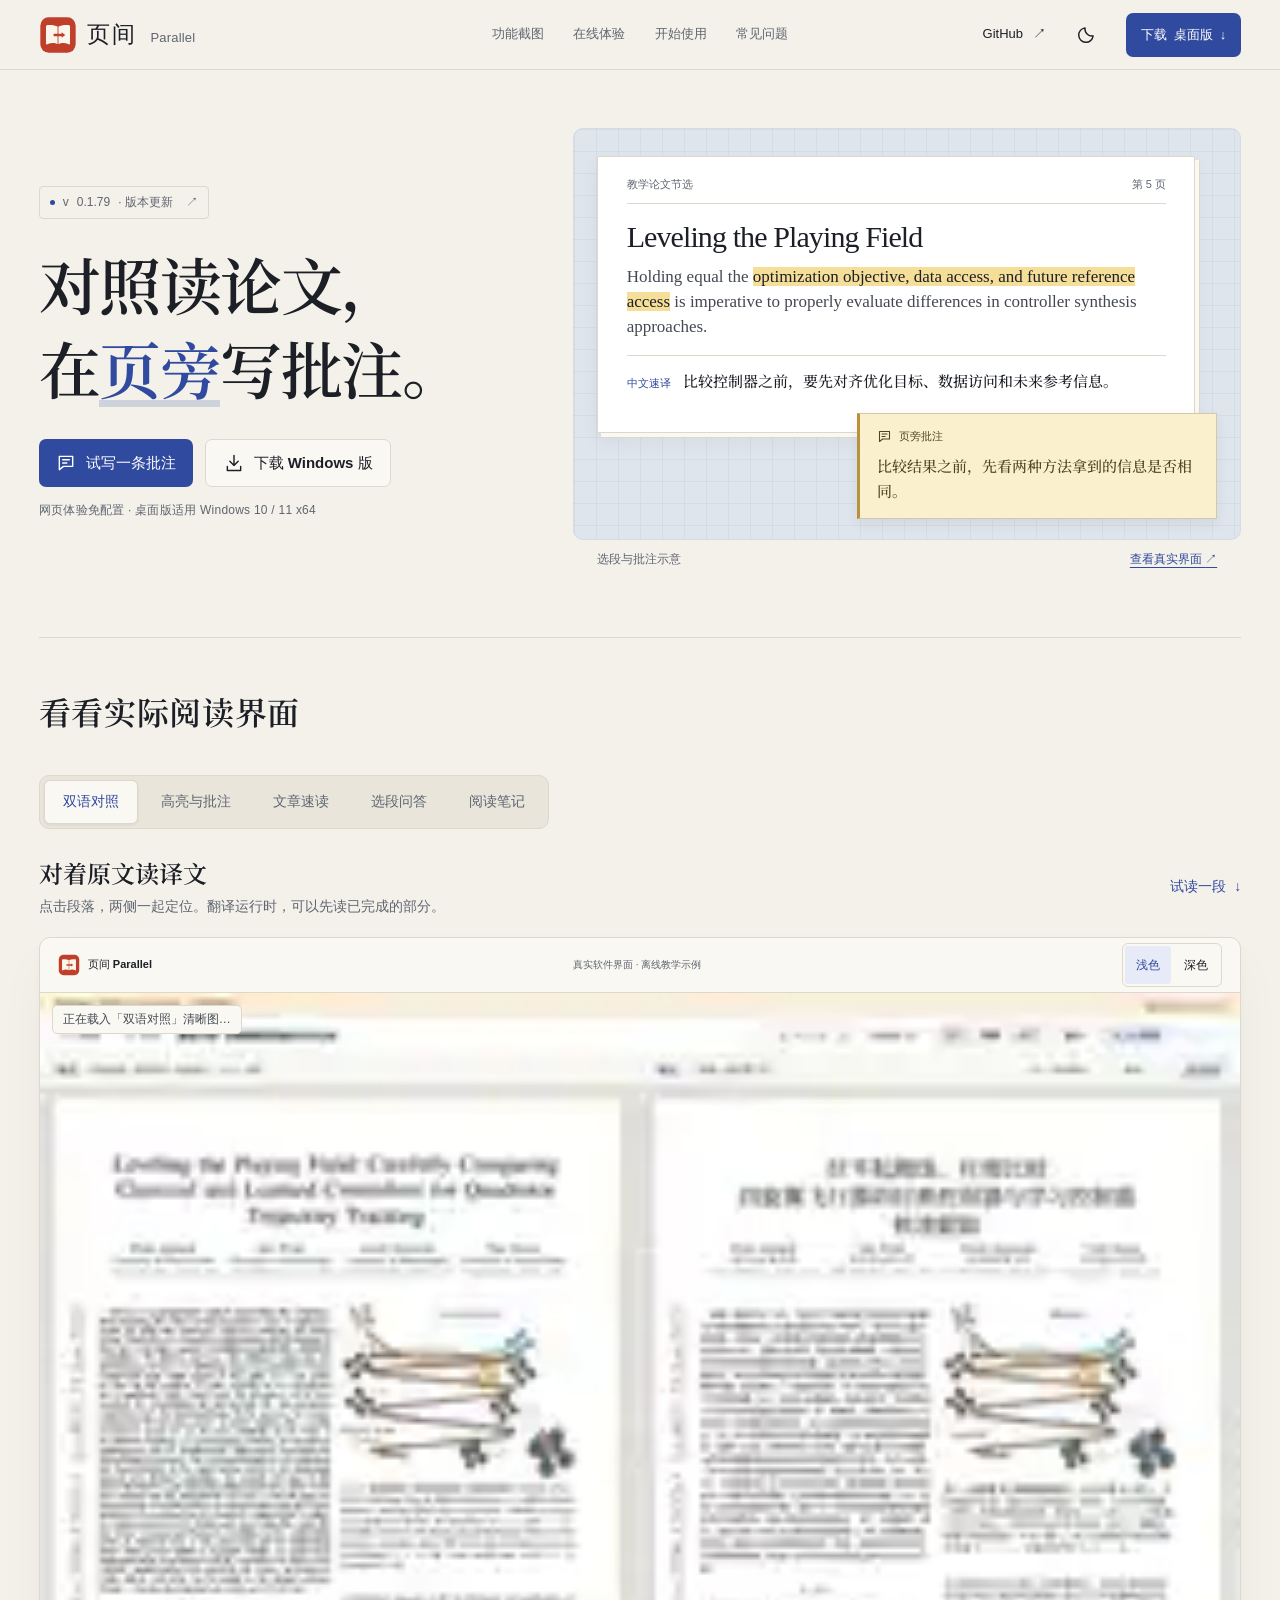
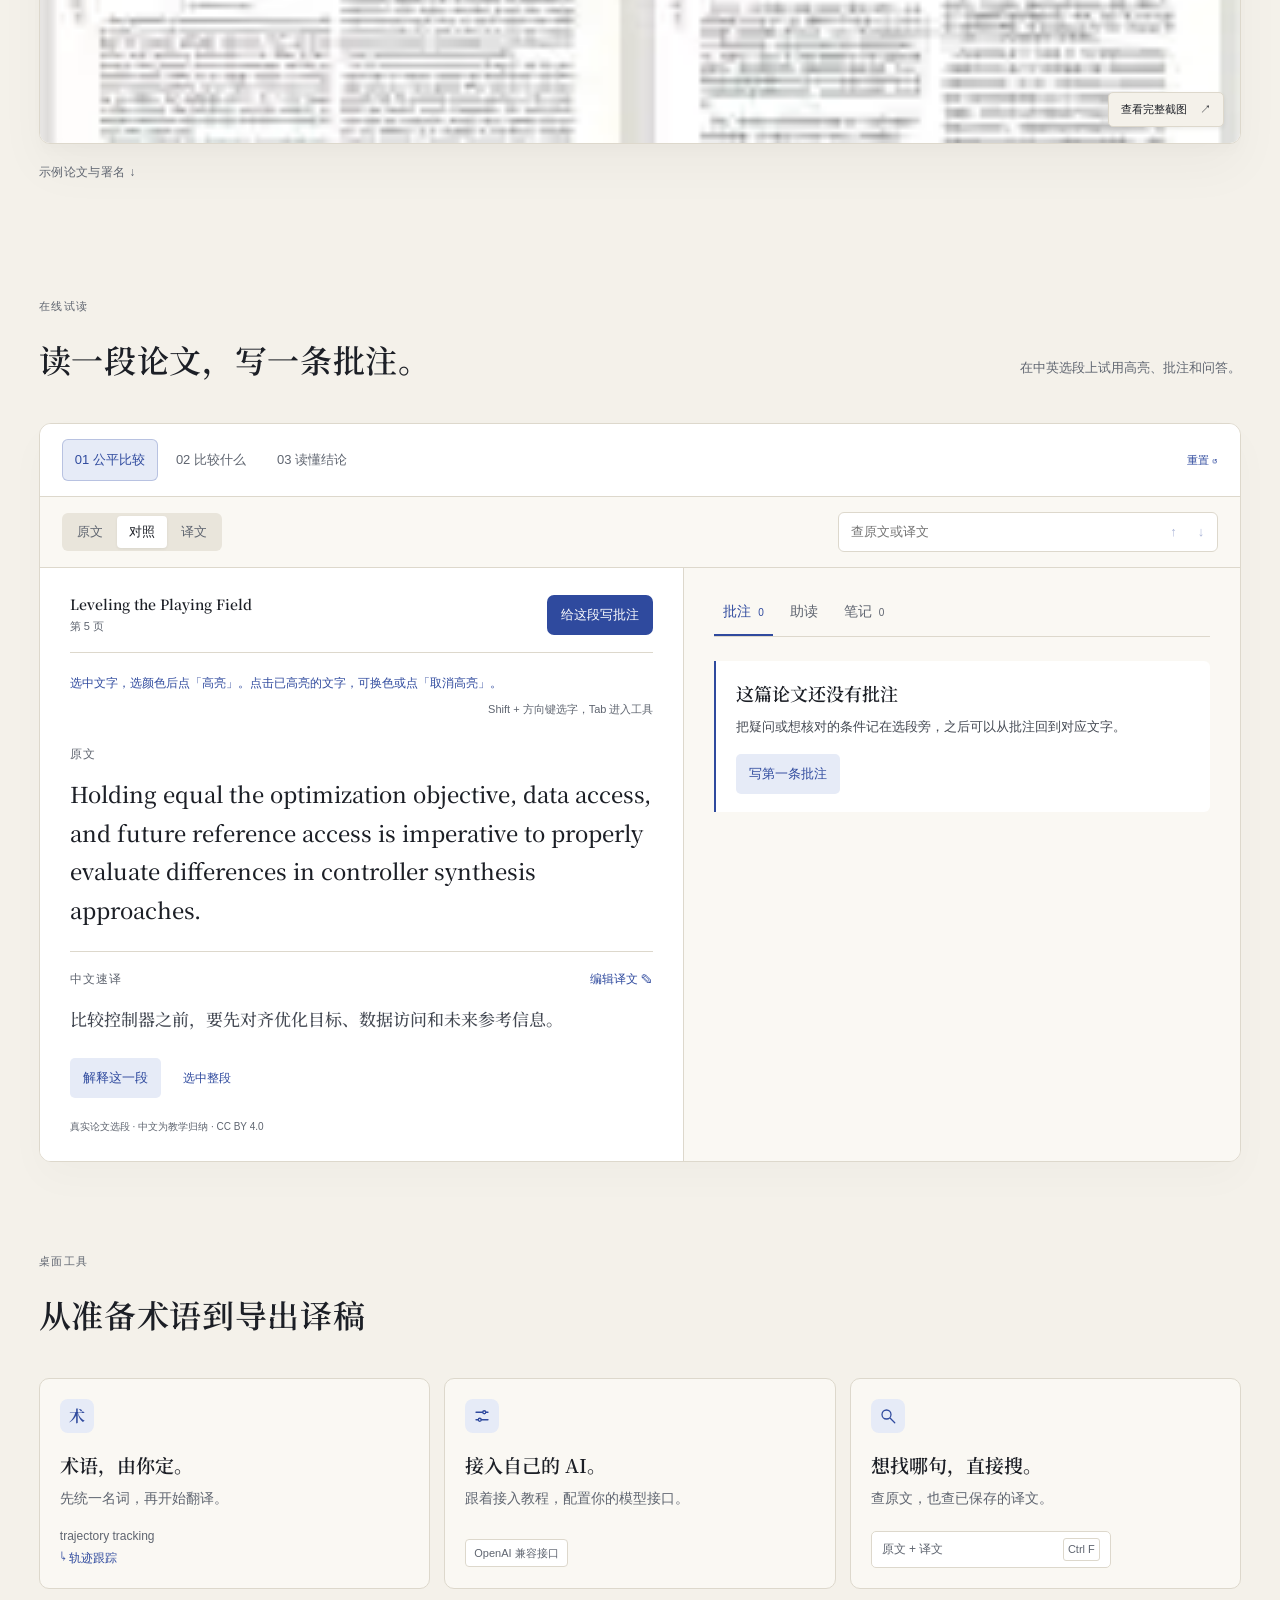
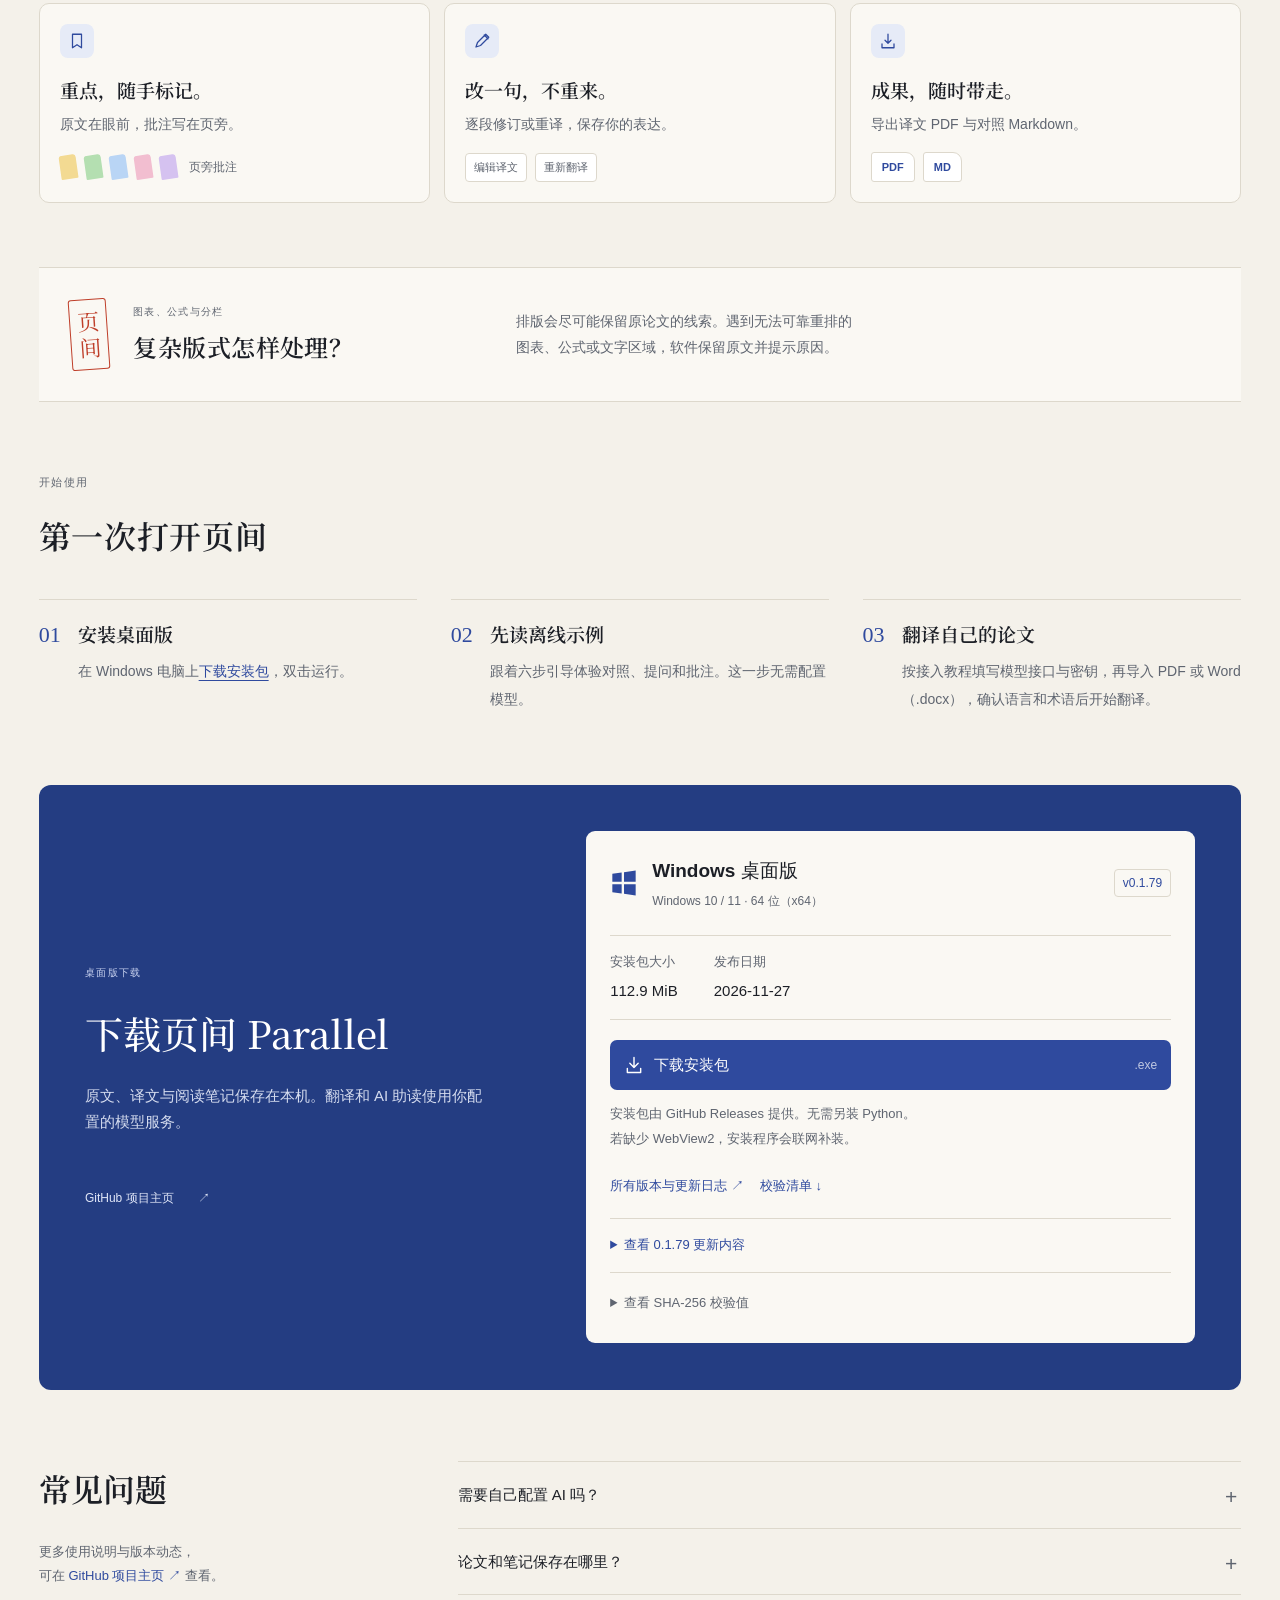
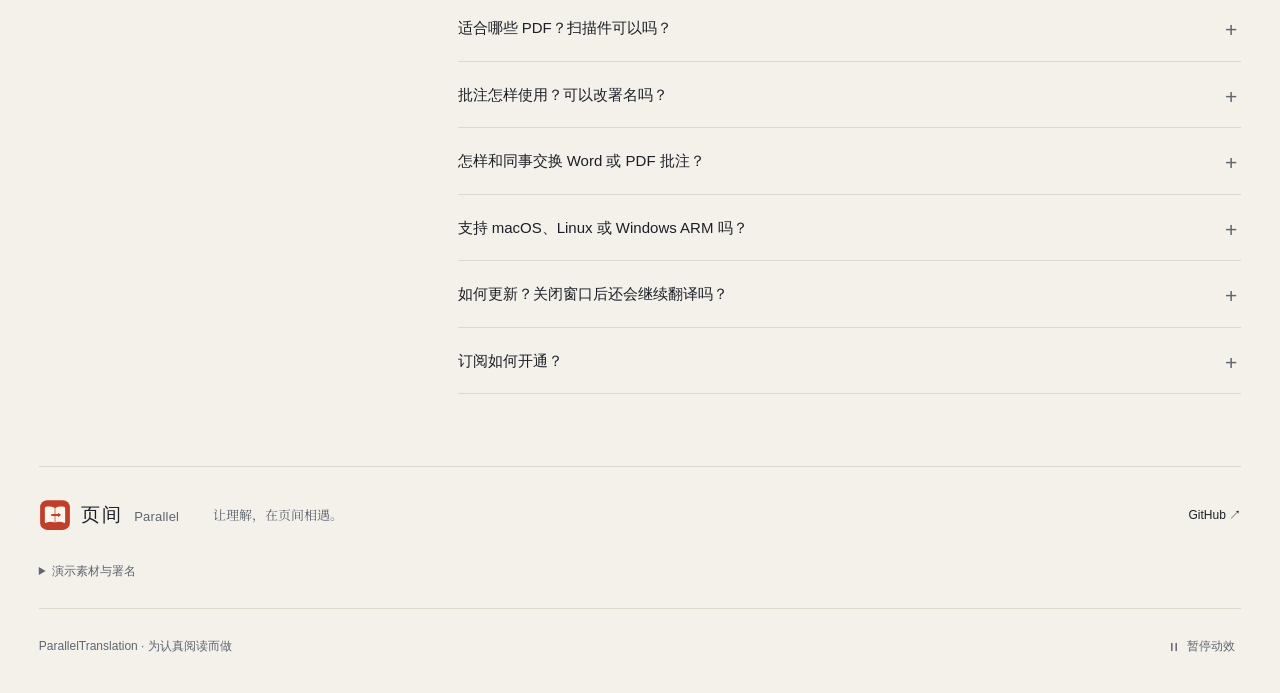
==== commit a183803c: "Update website download to v0.1.79" ====
--- a/index.html
+++ b/index.html
@@ -39,11 +39,11 @@
   <main id="main">
     <section class="hero container" aria-labelledby="hero-title">
       <div class="hero-copy">
-        <a class="release-note" href="https://github.com/XIA-J-B/ParallelTranslation/releases/tag/v0.1.78" target="_blank" rel="noopener noreferrer"><span class="release-dot"></span> v<span data-release-version>0.1.78</span> · 版本更新 <span aria-hidden="true">↗</span></a>
+        <a class="release-note" href="https://github.com/XIA-J-B/ParallelTranslation/releases/tag/v0.1.79" target="_blank" rel="noopener noreferrer"><span class="release-dot"></span> v<span data-release-version>0.1.79</span> · 版本更新 <span aria-hidden="true">↗</span></a>
         <h1 id="hero-title"><span class="hero-line">对照读论文，</span><br><span class="hero-line">在<span class="title-accent">页旁</span>写批注。</span></h1>
         <div class="hero-actions">
           <a class="button primary large" href="#annotate-sample" data-start-annotation><svg viewBox="0 0 24 24" aria-hidden="true"><path d="M4 4h16v12H9l-5 4zM8 8h8m-8 4h5"/></svg>试写一条批注</a>
-          <a class="button large hero-download download-link" href="https://github.com/XIA-J-B/ParallelTranslation/releases/download/v0.1.78/ParallelTranslation-Setup-0.1.78-x64.exe"><svg viewBox="0 0 24 24" aria-hidden="true"><path d="M12 3v12m-5-5 5 5 5-5M4 16v5h16v-5"/></svg>下载 Windows 版</a>
+          <a class="button large hero-download download-link" href="https://github.com/XIA-J-B/ParallelTranslation/releases/download/v0.1.79/ParallelTranslation-Setup-0.1.79-x64.exe"><svg viewBox="0 0 24 24" aria-hidden="true"><path d="M12 3v12m-5-5 5 5 5-5M4 16v5h16v-5"/></svg>下载 Windows 版</a>
         </div>
         <p class="hero-meta">网页体验免配置<span aria-hidden="true"> · </span>桌面版适用 Windows 10 / 11 x64</p>
       </div>
@@ -130,7 +130,7 @@
     </section>
     <section id="download" tabindex="-1" class="download-section container" aria-labelledby="download-title">
       <div class="download-intro"><p class="eyebrow">桌面版下载</p><h2 id="download-title">下载页间 Parallel</h2><p>原文、译文与阅读笔记保存在本机。翻译和 AI 助读使用你配置的模型服务。</p><a class="download-github" href="https://github.com/XIA-J-B/ParallelTranslation" target="_blank" rel="noopener noreferrer">GitHub 项目主页 <span aria-hidden="true">↗</span></a></div>
-      <div class="download-card"><div class="download-platform"><svg class="windows-icon" viewBox="0 0 24 24" aria-hidden="true"><path d="m2 4 8-1v8H2zm10-1.3 10-1.4V11H12zM2 13h8v8l-8-1zm10 0h10v9.7l-10-1.4z"/></svg><div><h3>Windows 桌面版</h3><p>Windows 10 / 11 · 64 位（x64）</p></div><span class="version-tag">v<span data-release-version>0.1.78</span></span></div><dl class="release-details"><div><dt>安装包大小</dt><dd data-release-size>112.8 MiB</dd></div><div><dt>发布日期</dt><dd data-release-date>2026-11-27</dd></div></dl><a class="button primary download-main download-link" href="https://github.com/XIA-J-B/ParallelTranslation/releases/download/v0.1.78/ParallelTranslation-Setup-0.1.78-x64.exe"><svg viewBox="0 0 24 24" aria-hidden="true"><path d="M12 3v12m-5-5 5 5 5-5M4 16v5h16v-5"/></svg>下载安装包 <span>.exe</span></a><p class="download-help">安装包由 GitHub Releases 提供。无需另装 Python。若缺少 WebView2，安装程序会联网补装。</p><div class="release-links"><a href="https://github.com/XIA-J-B/ParallelTranslation/releases" target="_blank" rel="noopener noreferrer">所有版本与更新日志 ↗</a><a href="https://github.com/XIA-J-B/ParallelTranslation/releases/download/v0.1.78/checksums.json">校验清单 ↓</a></div><details class="release-summary"><summary>查看 0.1.78 更新内容</summary><p>带公式的正文更少整段保留英文。跨越多个 PDF 文本块的公式会随整段送译，排版时会核对上下标和原公式。已有译文可直接重新排版。仍需模型处理的段落，可在阅读器的排版核对中集中补译。</p><p>论文里的表下注释和编号列表更完整。窄表格会在空间允许时排入中文释义。图签原位放不下时，会尝试在附近标注，也可以点击保留的图签查看已保存的中文。</p><p>文档库同时显示译文保存状态和成品 PDF 中仍保留原文的正文段数。阅读器可以按页定位这些段落，也会区分已有可点读译文的图签和仍需核对的图中文字。</p></details><details class="checksum"><summary>查看 SHA-256 校验值</summary><code id="sha256">8c6fb10f75d6dd4278fedd7b061abf8964d696eec77ab21b23d4996a0413db03</code><button id="copy-checksum" type="button">复制校验值</button><span id="copy-status" role="status"></span></details></div></section>
+      <div class="download-card"><div class="download-platform"><svg class="windows-icon" viewBox="0 0 24 24" aria-hidden="true"><path d="m2 4 8-1v8H2zm10-1.3 10-1.4V11H12zM2 13h8v8l-8-1zm10 0h10v9.7l-10-1.4z"/></svg><div><h3>Windows 桌面版</h3><p>Windows 10 / 11 · 64 位（x64）</p></div><span class="version-tag">v<span data-release-version>0.1.79</span></span></div><dl class="release-details"><div><dt>安装包大小</dt><dd data-release-size>112.9 MiB</dd></div><div><dt>发布日期</dt><dd data-release-date>2026-11-27</dd></div></dl><a class="button primary download-main download-link" href="https://github.com/XIA-J-B/ParallelTranslation/releases/download/v0.1.79/ParallelTranslation-Setup-0.1.79-x64.exe"><svg viewBox="0 0 24 24" aria-hidden="true"><path d="M12 3v12m-5-5 5 5 5-5M4 16v5h16v-5"/></svg>下载安装包 <span>.exe</span></a><p class="download-help">安装包由 GitHub Releases 提供。无需另装 Python。若缺少 WebView2，安装程序会联网补装。</p><div class="release-links"><a href="https://github.com/XIA-J-B/ParallelTranslation/releases" target="_blank" rel="noopener noreferrer">所有版本与更新日志 ↗</a><a href="https://github.com/XIA-J-B/ParallelTranslation/releases/download/v0.1.79/checksums.json">校验清单 ↓</a></div><details class="release-summary"><summary>查看 0.1.79 更新内容</summary><p>阅读带公式的论文时，跨行或跨文本块的句子会连同完整公式一起翻译。译文 PDF 会核对原稿中的公式笔画，减少整句留英文，以及上下标、求和上下限被排到正文基线的问题。</p><p>附表中的中文表头会按原稿的数据列对齐，换行表头、跨行分组、单位和误差值会保留各自的位置。表格下方紧邻的图形也会单独划定边界。目录标题译成中文后，仍可点击跳到原稿对应的位置。</p><p>旧论文可以先用已保存的译文重新排版。仍需补译的段落可在阅读器的排版核对中集中处理，手工修改的译文会保留。文档库和阅读器会分别列出仍有英文的正文、需要核对的公式和表格位置，可按页查看原因。</p></details><details class="checksum"><summary>查看 SHA-256 校验值</summary><code id="sha256">ea42f40156b58e71b3023a77706db42354ba79485a99cad18a3529bb8ddfb012</code><button id="copy-checksum" type="button">复制校验值</button><span id="copy-status" role="status"></span></details></div></section>
     <section id="faq" tabindex="-1" class="faq container" aria-labelledby="faq-title"><div><h2 id="faq-title">常见问题</h2><p>更多使用说明与版本动态，<br>可在 <a href="https://github.com/XIA-J-B/ParallelTranslation#readme" target="_blank" rel="noopener noreferrer">GitHub 项目主页 ↗</a> 查看。</p></div><div class="faq-list">
       <details><summary>需要自己配置 AI 吗？</summary><p>需要。论文翻译、文章速读和问答使用你配置的模型接口，支持 OpenAI 兼容的 Chat Completions 接口，也可配置自定义 HTTP JSON Agent。设置窗口提供接入教程和连接测试。模型调用费用由对应服务商计费。离线教学无需配置模型。</p></details>
       <details><summary>论文和笔记保存在哪里？</summary><p>导入的 PDF 或 DOCX、译文和笔记保存在本机。Windows 桌面版默认使用 %LOCALAPPDATA%\ParallelTranslation。执行翻译或助读时，所需文本、问题与必要的页面图像会发送到你配置的模型服务。</p></details>
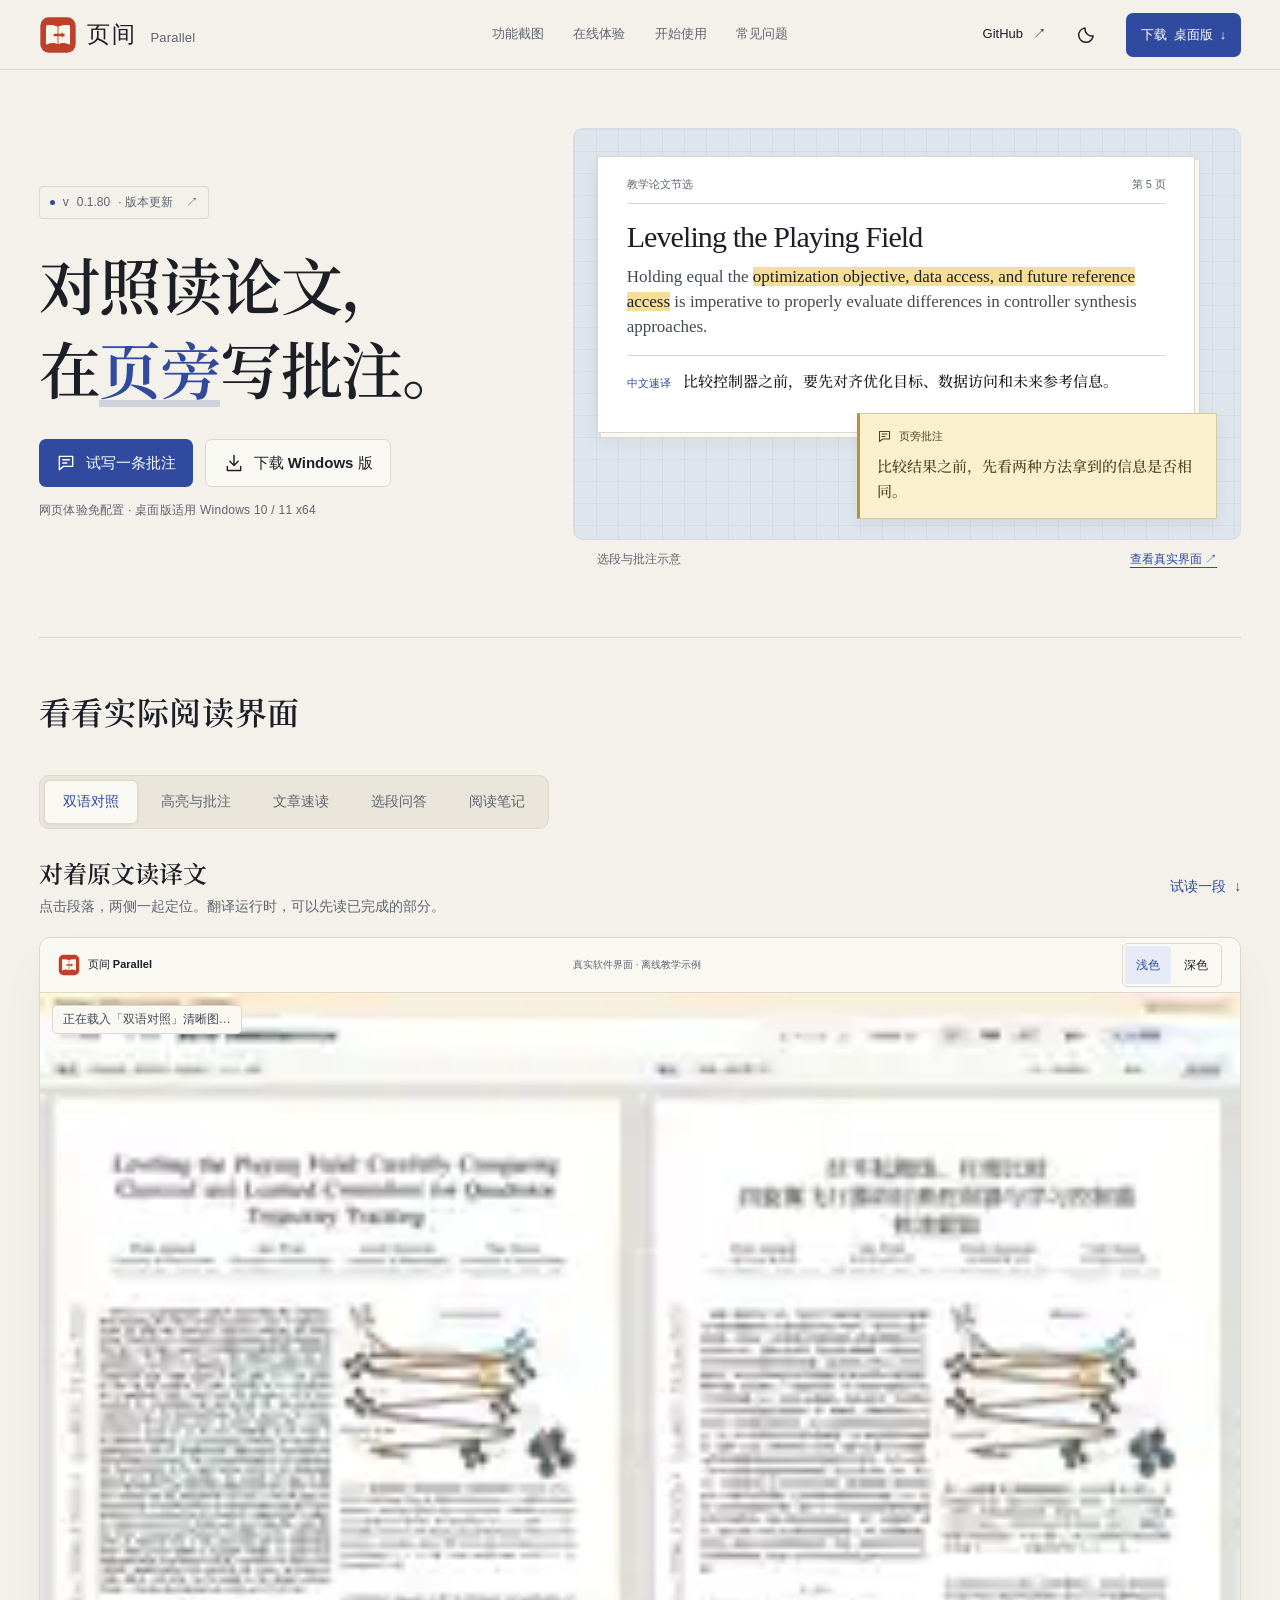
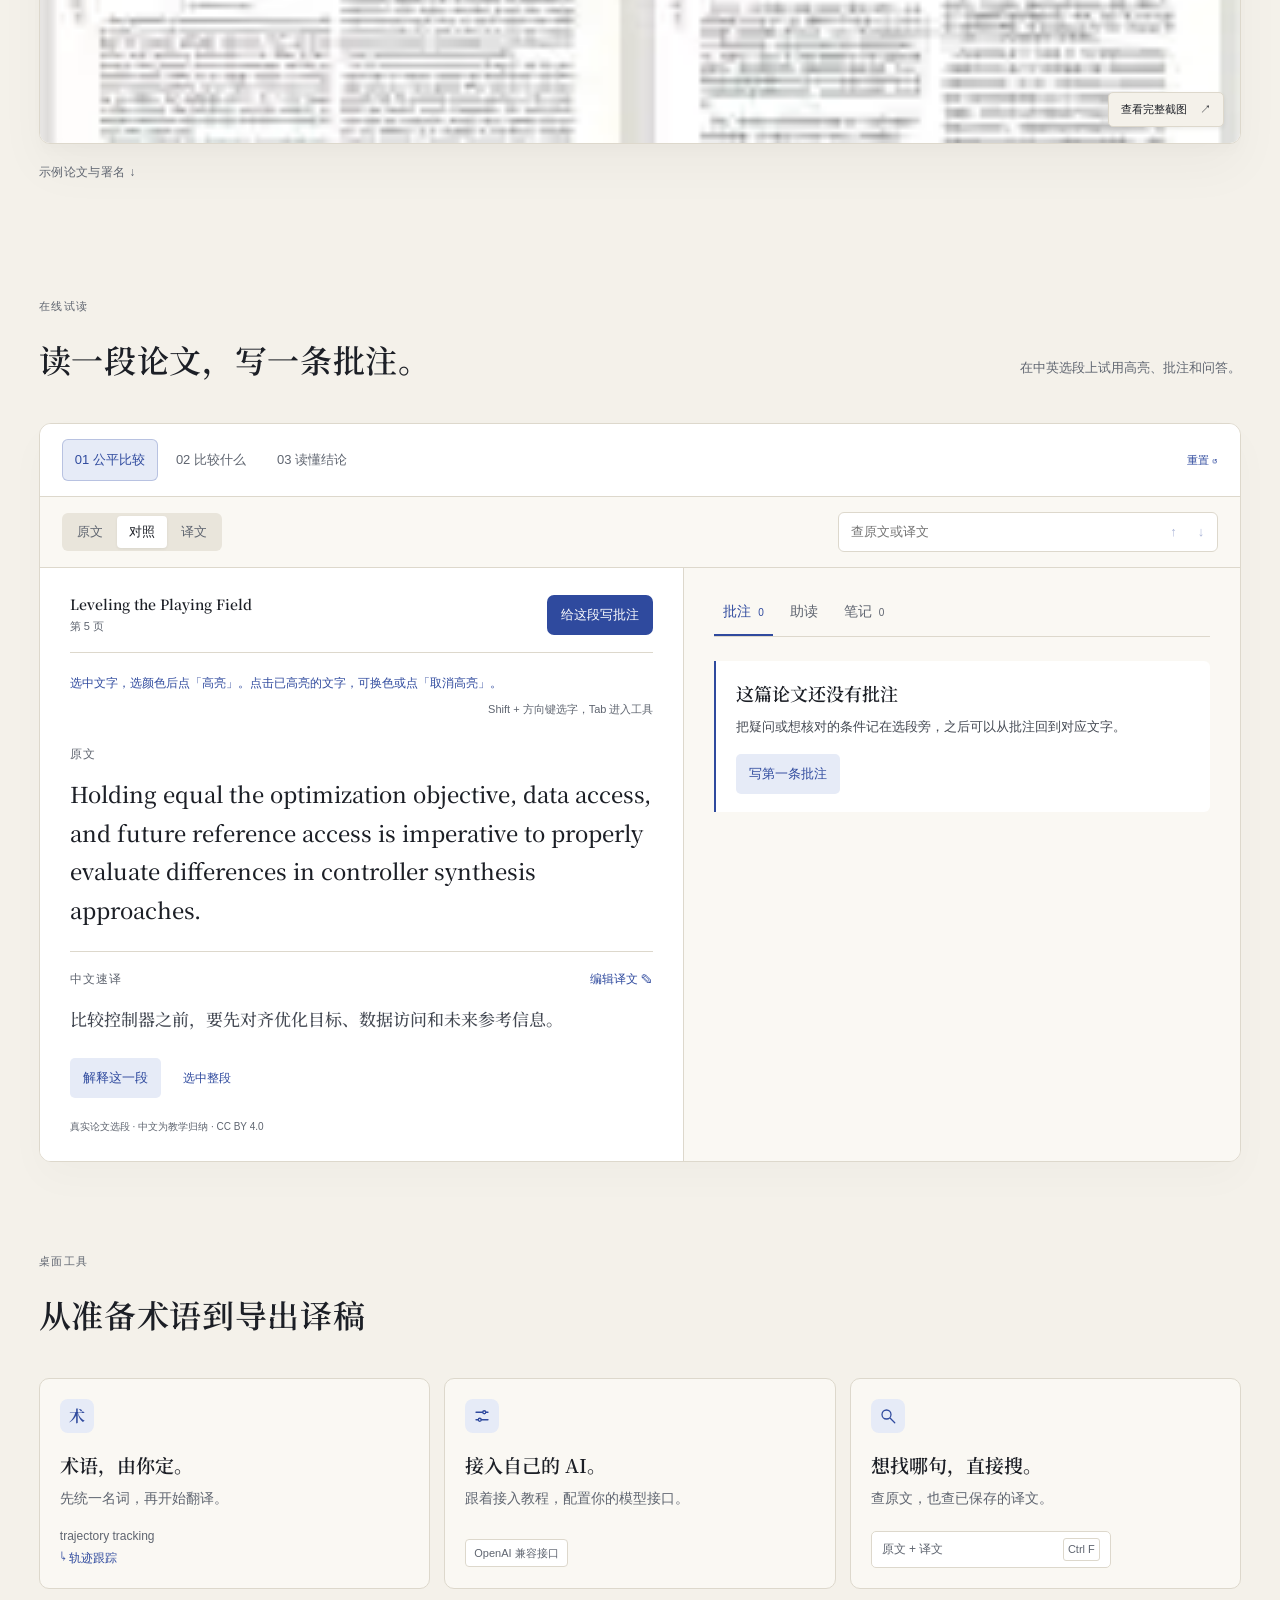
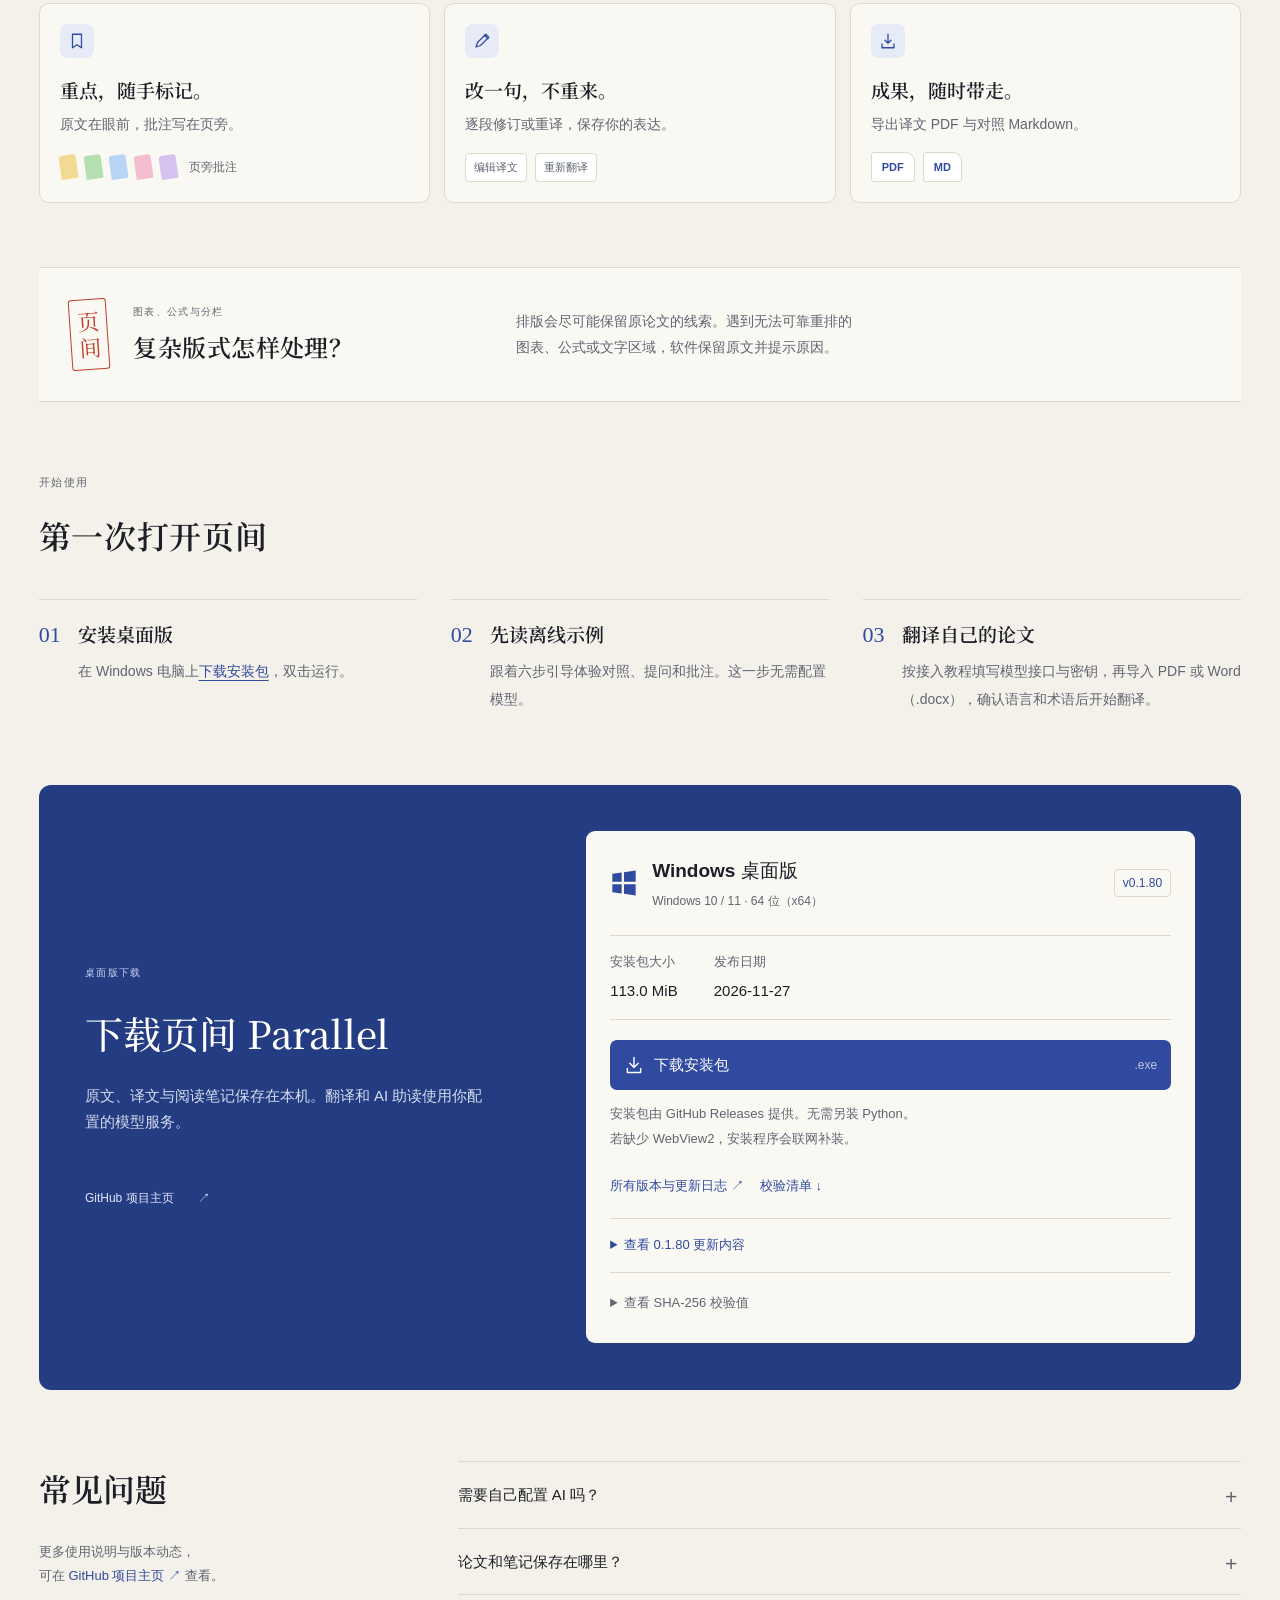
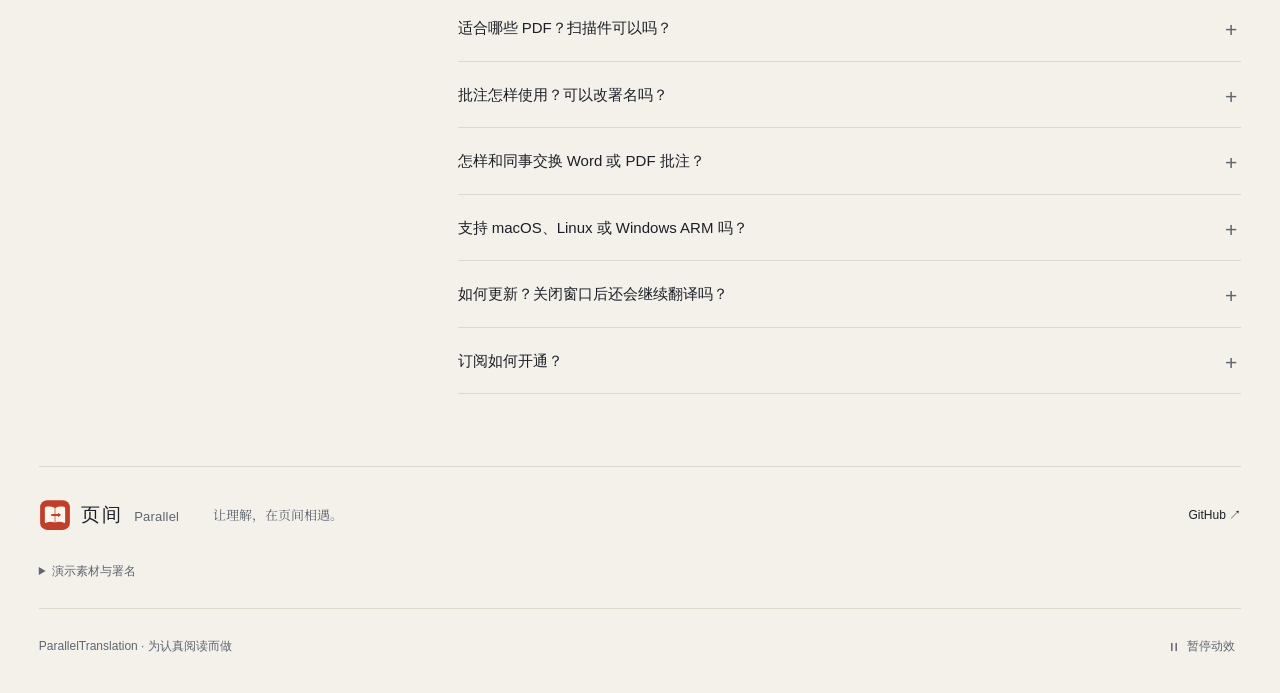
==== commit a0f0169e: "Update website download to v0.1.80" ====
--- a/index.html
+++ b/index.html
@@ -39,11 +39,11 @@
   <main id="main">
     <section class="hero container" aria-labelledby="hero-title">
       <div class="hero-copy">
-        <a class="release-note" href="https://github.com/XIA-J-B/ParallelTranslation/releases/tag/v0.1.79" target="_blank" rel="noopener noreferrer"><span class="release-dot"></span> v<span data-release-version>0.1.79</span> · 版本更新 <span aria-hidden="true">↗</span></a>
+        <a class="release-note" href="https://github.com/XIA-J-B/ParallelTranslation/releases/tag/v0.1.80" target="_blank" rel="noopener noreferrer"><span class="release-dot"></span> v<span data-release-version>0.1.80</span> · 版本更新 <span aria-hidden="true">↗</span></a>
         <h1 id="hero-title"><span class="hero-line">对照读论文，</span><br><span class="hero-line">在<span class="title-accent">页旁</span>写批注。</span></h1>
         <div class="hero-actions">
           <a class="button primary large" href="#annotate-sample" data-start-annotation><svg viewBox="0 0 24 24" aria-hidden="true"><path d="M4 4h16v12H9l-5 4zM8 8h8m-8 4h5"/></svg>试写一条批注</a>
-          <a class="button large hero-download download-link" href="https://github.com/XIA-J-B/ParallelTranslation/releases/download/v0.1.79/ParallelTranslation-Setup-0.1.79-x64.exe"><svg viewBox="0 0 24 24" aria-hidden="true"><path d="M12 3v12m-5-5 5 5 5-5M4 16v5h16v-5"/></svg>下载 Windows 版</a>
+          <a class="button large hero-download download-link" href="https://github.com/XIA-J-B/ParallelTranslation/releases/download/v0.1.80/ParallelTranslation-Setup-0.1.80-x64.exe"><svg viewBox="0 0 24 24" aria-hidden="true"><path d="M12 3v12m-5-5 5 5 5-5M4 16v5h16v-5"/></svg>下载 Windows 版</a>
         </div>
         <p class="hero-meta">网页体验免配置<span aria-hidden="true"> · </span>桌面版适用 Windows 10 / 11 x64</p>
       </div>
@@ -130,7 +130,7 @@
     </section>
     <section id="download" tabindex="-1" class="download-section container" aria-labelledby="download-title">
       <div class="download-intro"><p class="eyebrow">桌面版下载</p><h2 id="download-title">下载页间 Parallel</h2><p>原文、译文与阅读笔记保存在本机。翻译和 AI 助读使用你配置的模型服务。</p><a class="download-github" href="https://github.com/XIA-J-B/ParallelTranslation" target="_blank" rel="noopener noreferrer">GitHub 项目主页 <span aria-hidden="true">↗</span></a></div>
-      <div class="download-card"><div class="download-platform"><svg class="windows-icon" viewBox="0 0 24 24" aria-hidden="true"><path d="m2 4 8-1v8H2zm10-1.3 10-1.4V11H12zM2 13h8v8l-8-1zm10 0h10v9.7l-10-1.4z"/></svg><div><h3>Windows 桌面版</h3><p>Windows 10 / 11 · 64 位（x64）</p></div><span class="version-tag">v<span data-release-version>0.1.79</span></span></div><dl class="release-details"><div><dt>安装包大小</dt><dd data-release-size>112.9 MiB</dd></div><div><dt>发布日期</dt><dd data-release-date>2026-11-27</dd></div></dl><a class="button primary download-main download-link" href="https://github.com/XIA-J-B/ParallelTranslation/releases/download/v0.1.79/ParallelTranslation-Setup-0.1.79-x64.exe"><svg viewBox="0 0 24 24" aria-hidden="true"><path d="M12 3v12m-5-5 5 5 5-5M4 16v5h16v-5"/></svg>下载安装包 <span>.exe</span></a><p class="download-help">安装包由 GitHub Releases 提供。无需另装 Python。若缺少 WebView2，安装程序会联网补装。</p><div class="release-links"><a href="https://github.com/XIA-J-B/ParallelTranslation/releases" target="_blank" rel="noopener noreferrer">所有版本与更新日志 ↗</a><a href="https://github.com/XIA-J-B/ParallelTranslation/releases/download/v0.1.79/checksums.json">校验清单 ↓</a></div><details class="release-summary"><summary>查看 0.1.79 更新内容</summary><p>阅读带公式的论文时，跨行或跨文本块的句子会连同完整公式一起翻译。译文 PDF 会核对原稿中的公式笔画，减少整句留英文，以及上下标、求和上下限被排到正文基线的问题。</p><p>附表中的中文表头会按原稿的数据列对齐，换行表头、跨行分组、单位和误差值会保留各自的位置。表格下方紧邻的图形也会单独划定边界。目录标题译成中文后，仍可点击跳到原稿对应的位置。</p><p>旧论文可以先用已保存的译文重新排版。仍需补译的段落可在阅读器的排版核对中集中处理，手工修改的译文会保留。文档库和阅读器会分别列出仍有英文的正文、需要核对的公式和表格位置，可按页查看原因。</p></details><details class="checksum"><summary>查看 SHA-256 校验值</summary><code id="sha256">ea42f40156b58e71b3023a77706db42354ba79485a99cad18a3529bb8ddfb012</code><button id="copy-checksum" type="button">复制校验值</button><span id="copy-status" role="status"></span></details></div></section>
+      <div class="download-card"><div class="download-platform"><svg class="windows-icon" viewBox="0 0 24 24" aria-hidden="true"><path d="m2 4 8-1v8H2zm10-1.3 10-1.4V11H12zM2 13h8v8l-8-1zm10 0h10v9.7l-10-1.4z"/></svg><div><h3>Windows 桌面版</h3><p>Windows 10 / 11 · 64 位（x64）</p></div><span class="version-tag">v<span data-release-version>0.1.80</span></span></div><dl class="release-details"><div><dt>安装包大小</dt><dd data-release-size>113.0 MiB</dd></div><div><dt>发布日期</dt><dd data-release-date>2026-11-27</dd></div></dl><a class="button primary download-main download-link" href="https://github.com/XIA-J-B/ParallelTranslation/releases/download/v0.1.80/ParallelTranslation-Setup-0.1.80-x64.exe"><svg viewBox="0 0 24 24" aria-hidden="true"><path d="M12 3v12m-5-5 5 5 5-5M4 16v5h16v-5"/></svg>下载安装包 <span>.exe</span></a><p class="download-help">安装包由 GitHub Releases 提供。无需另装 Python。若缺少 WebView2，安装程序会联网补装。</p><div class="release-links"><a href="https://github.com/XIA-J-B/ParallelTranslation/releases" target="_blank" rel="noopener noreferrer">所有版本与更新日志 ↗</a><a href="https://github.com/XIA-J-B/ParallelTranslation/releases/download/v0.1.80/checksums.json">校验清单 ↓</a></div><details class="release-summary"><summary>查看 0.1.80 更新内容</summary><p>修复了译文 PDF 中原英文移到别处、盖住中文段落或表格数字的问题。更新后，已翻译的论文可以直接用保存的译文重新排版。阅读器会标出仍有错位或重复原文的位置。</p><p>公式中的上下标、星号、撇号和分段条件会按原稿排入译文。跨页的句子也会按页衔接，减少把下一页内容提前译入上一页造成的漏句或重复。</p><p>并排子表和换行表头现在会按各自的数据列排版。较长的图签译文会优先放在原图文字旁的留白处；空间不足时，可在阅读器中点击原图签查看中文。</p></details><details class="checksum"><summary>查看 SHA-256 校验值</summary><code id="sha256">16122867b538246deefa44ae6888610b796bc5d48c70c154e34bd4386284866e</code><button id="copy-checksum" type="button">复制校验值</button><span id="copy-status" role="status"></span></details></div></section>
     <section id="faq" tabindex="-1" class="faq container" aria-labelledby="faq-title"><div><h2 id="faq-title">常见问题</h2><p>更多使用说明与版本动态，<br>可在 <a href="https://github.com/XIA-J-B/ParallelTranslation#readme" target="_blank" rel="noopener noreferrer">GitHub 项目主页 ↗</a> 查看。</p></div><div class="faq-list">
       <details><summary>需要自己配置 AI 吗？</summary><p>需要。论文翻译、文章速读和问答使用你配置的模型接口，支持 OpenAI 兼容的 Chat Completions 接口，也可配置自定义 HTTP JSON Agent。设置窗口提供接入教程和连接测试。模型调用费用由对应服务商计费。离线教学无需配置模型。</p></details>
       <details><summary>论文和笔记保存在哪里？</summary><p>导入的 PDF 或 DOCX、译文和笔记保存在本机。Windows 桌面版默认使用 %LOCALAPPDATA%\ParallelTranslation。执行翻译或助读时，所需文本、问题与必要的页面图像会发送到你配置的模型服务。</p></details>
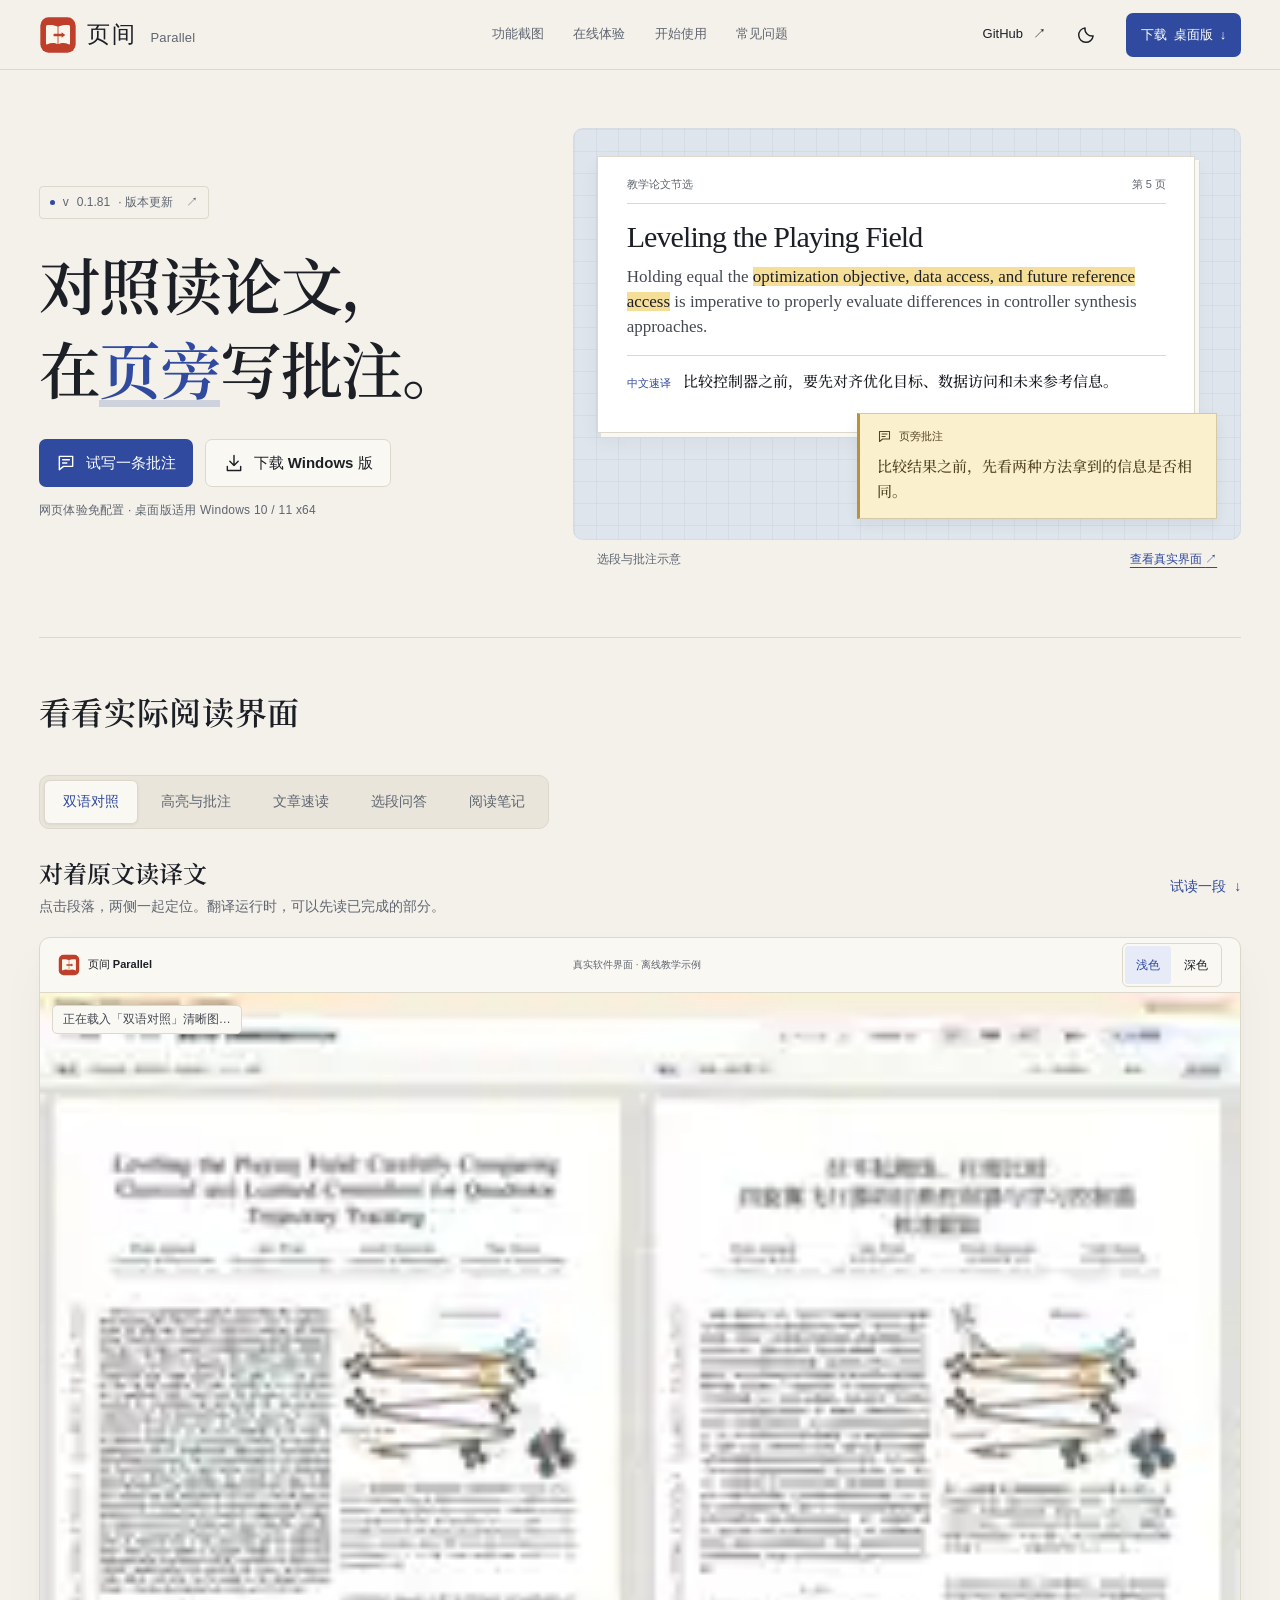
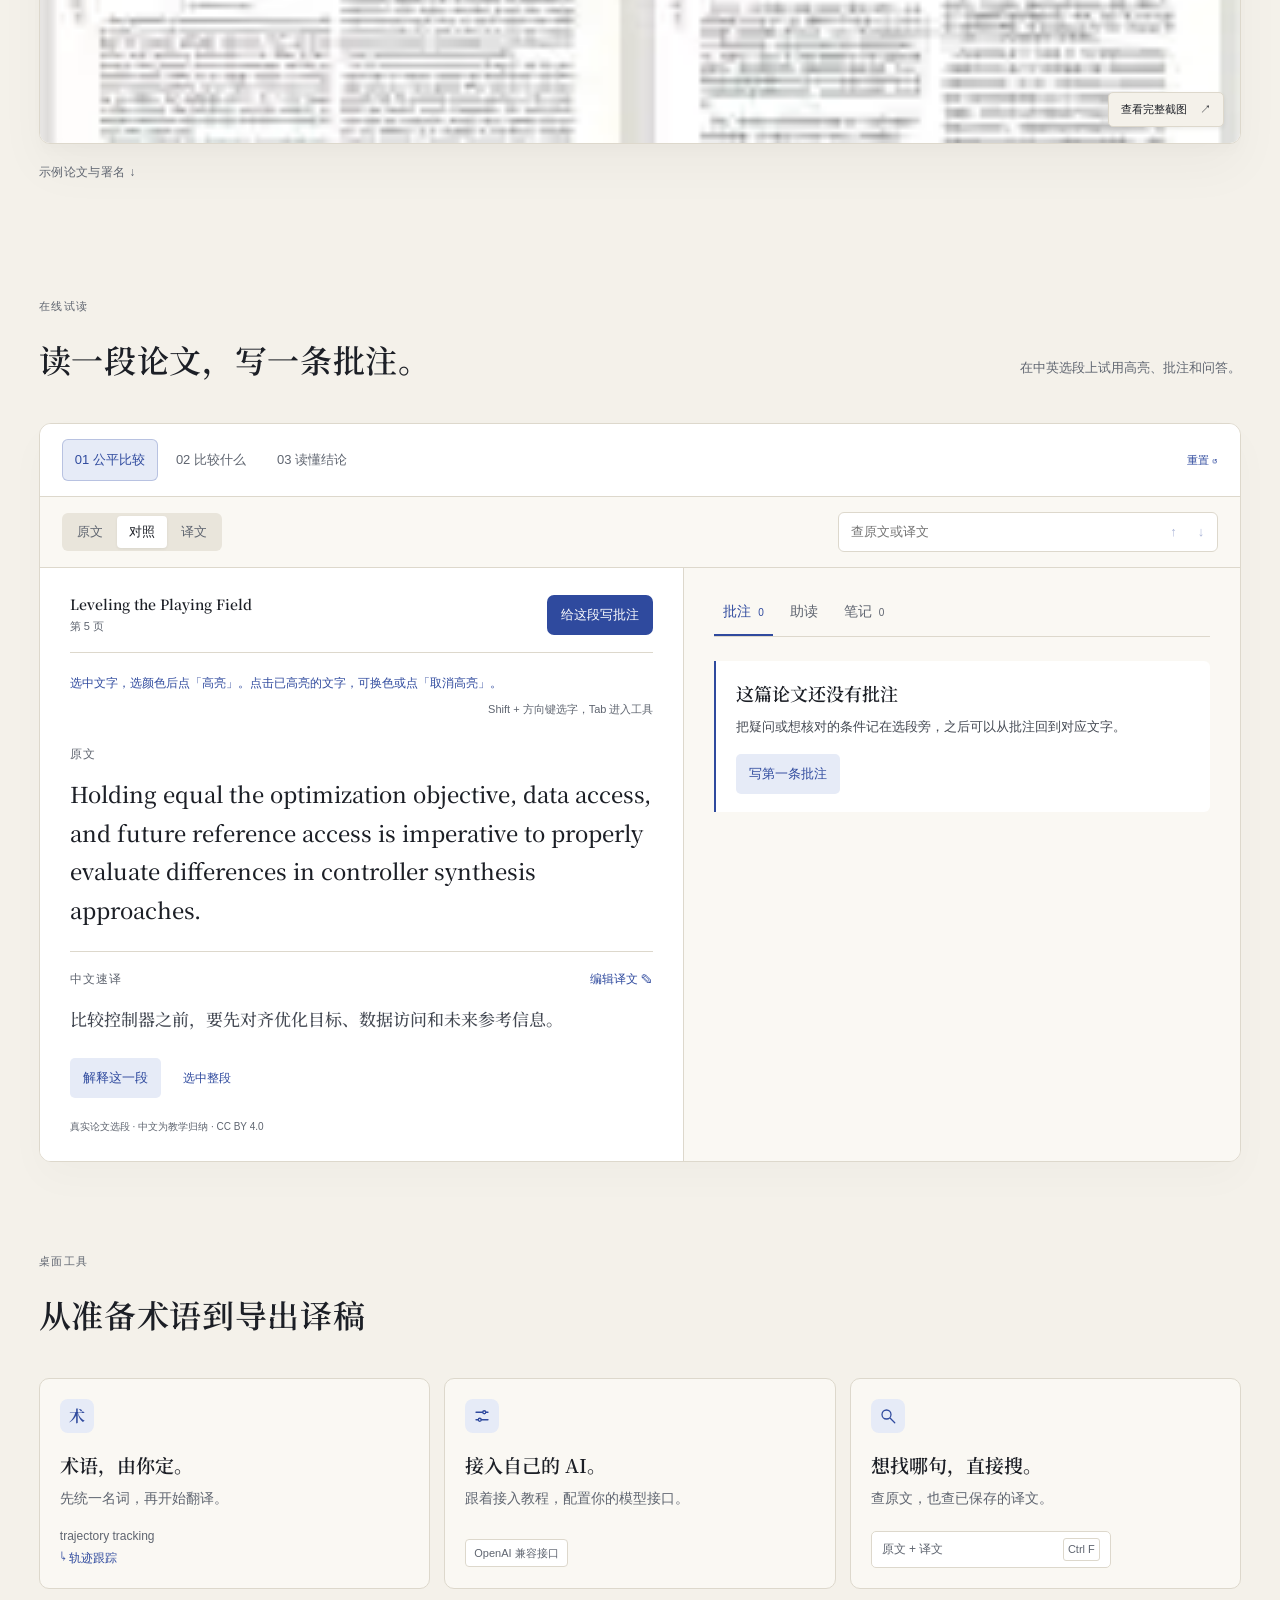
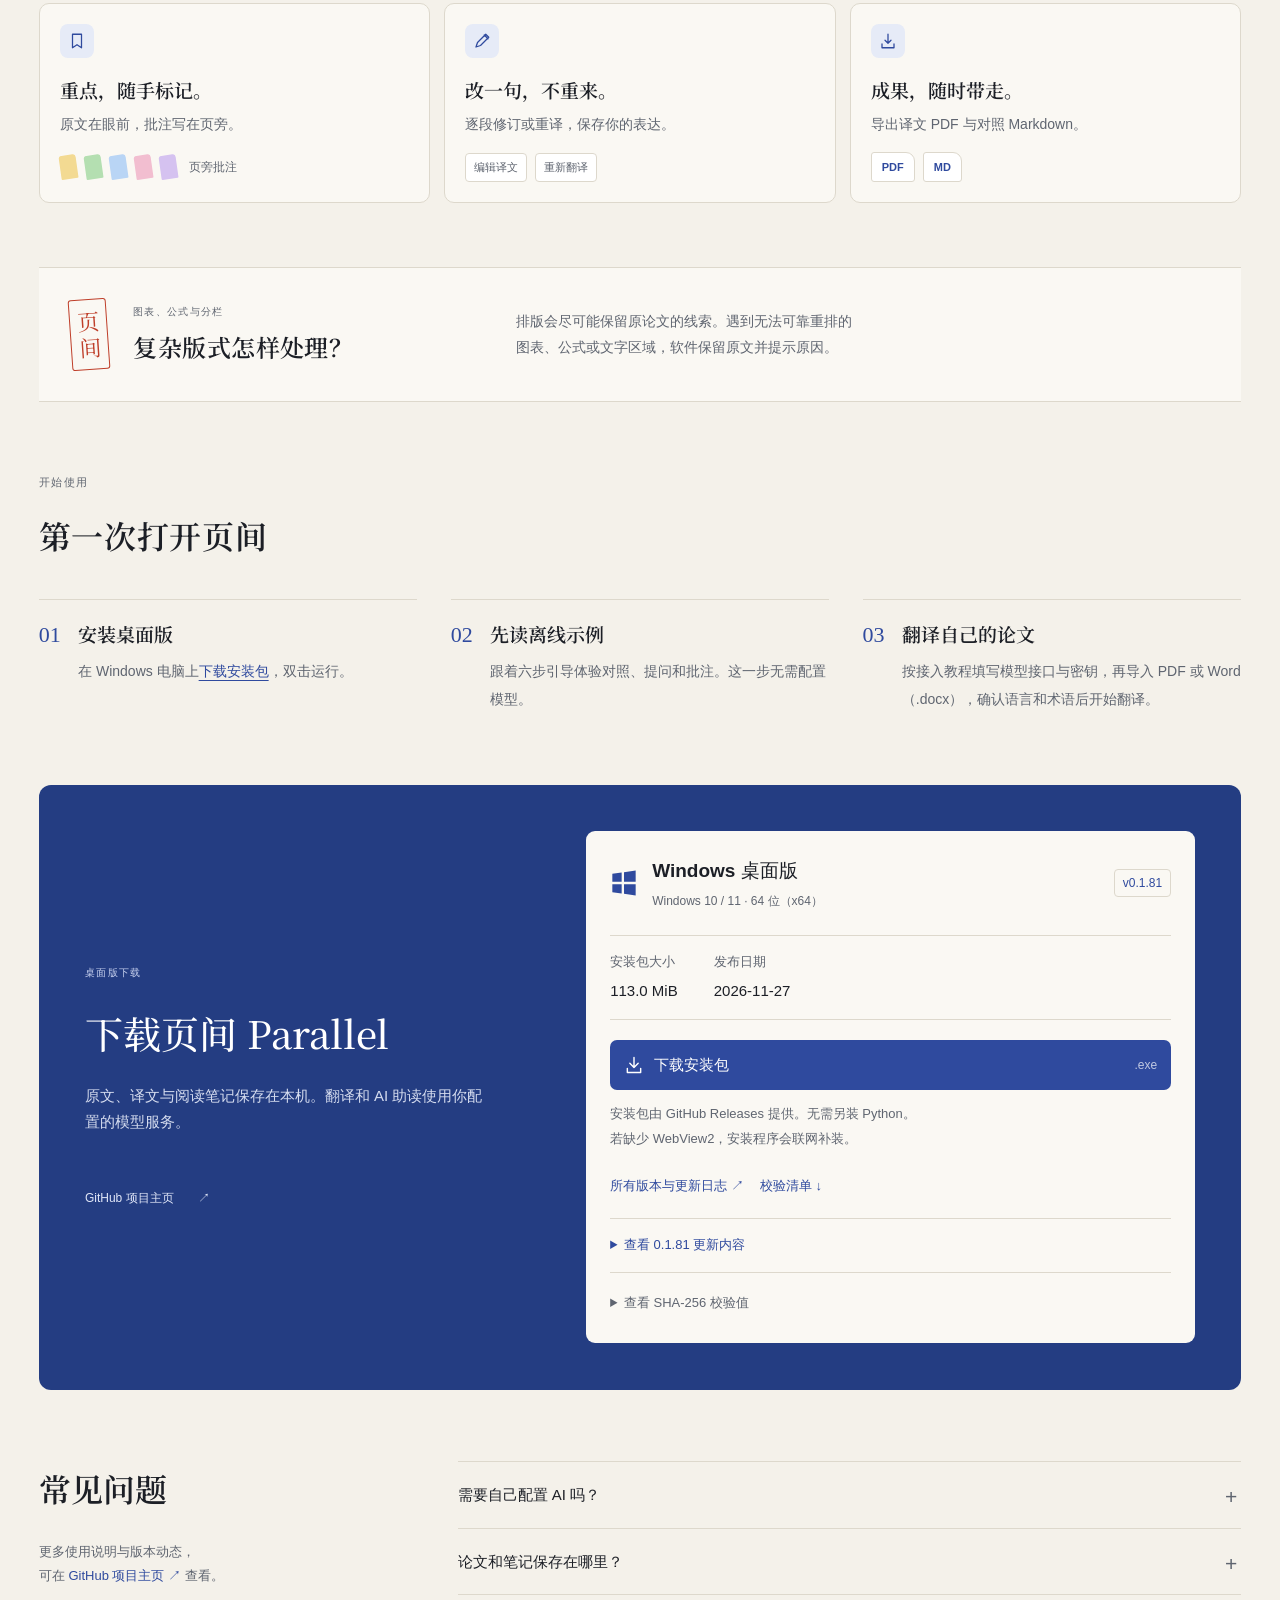
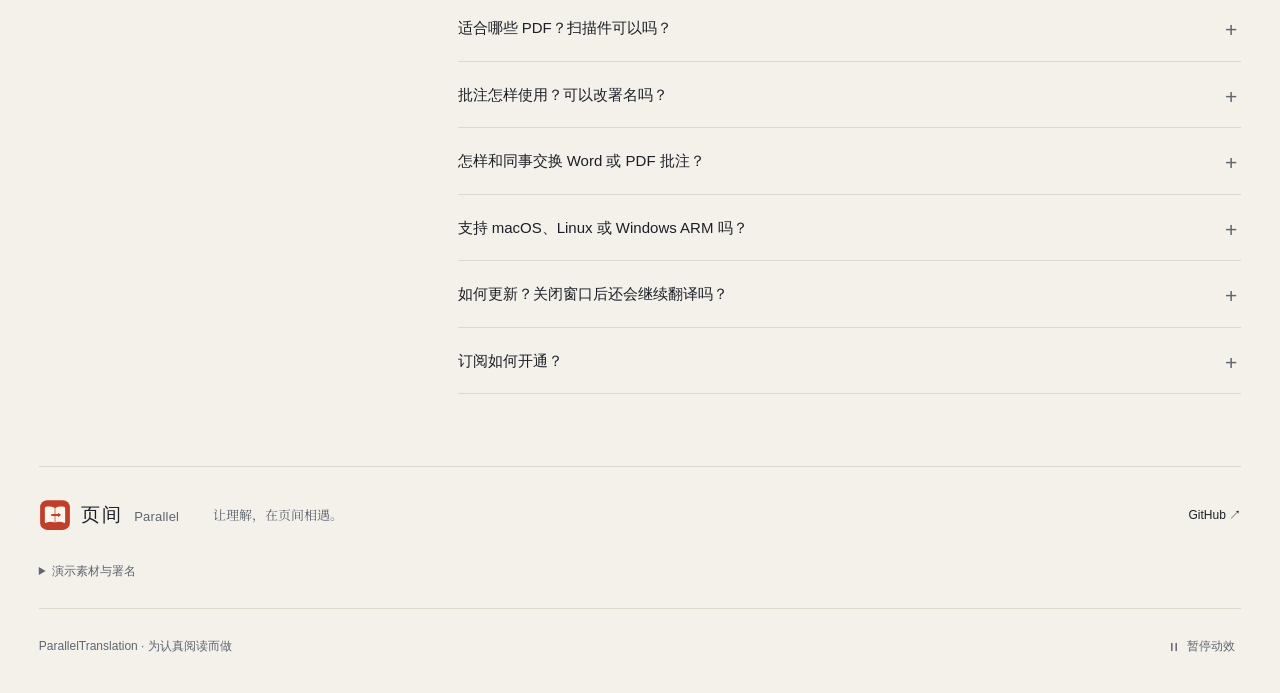
==== commit 9592eb83: "Update website download to v0.1.81" ====
--- a/index.html
+++ b/index.html
@@ -39,11 +39,11 @@
   <main id="main">
     <section class="hero container" aria-labelledby="hero-title">
       <div class="hero-copy">
-        <a class="release-note" href="https://github.com/XIA-J-B/ParallelTranslation/releases/tag/v0.1.80" target="_blank" rel="noopener noreferrer"><span class="release-dot"></span> v<span data-release-version>0.1.80</span> · 版本更新 <span aria-hidden="true">↗</span></a>
+        <a class="release-note" href="https://github.com/XIA-J-B/ParallelTranslation/releases/tag/v0.1.81" target="_blank" rel="noopener noreferrer"><span class="release-dot"></span> v<span data-release-version>0.1.81</span> · 版本更新 <span aria-hidden="true">↗</span></a>
         <h1 id="hero-title"><span class="hero-line">对照读论文，</span><br><span class="hero-line">在<span class="title-accent">页旁</span>写批注。</span></h1>
         <div class="hero-actions">
           <a class="button primary large" href="#annotate-sample" data-start-annotation><svg viewBox="0 0 24 24" aria-hidden="true"><path d="M4 4h16v12H9l-5 4zM8 8h8m-8 4h5"/></svg>试写一条批注</a>
-          <a class="button large hero-download download-link" href="https://github.com/XIA-J-B/ParallelTranslation/releases/download/v0.1.80/ParallelTranslation-Setup-0.1.80-x64.exe"><svg viewBox="0 0 24 24" aria-hidden="true"><path d="M12 3v12m-5-5 5 5 5-5M4 16v5h16v-5"/></svg>下载 Windows 版</a>
+          <a class="button large hero-download download-link" href="https://github.com/XIA-J-B/ParallelTranslation/releases/download/v0.1.81/ParallelTranslation-Setup-0.1.81-x64.exe"><svg viewBox="0 0 24 24" aria-hidden="true"><path d="M12 3v12m-5-5 5 5 5-5M4 16v5h16v-5"/></svg>下载 Windows 版</a>
         </div>
         <p class="hero-meta">网页体验免配置<span aria-hidden="true"> · </span>桌面版适用 Windows 10 / 11 x64</p>
       </div>
@@ -130,7 +130,7 @@
     </section>
     <section id="download" tabindex="-1" class="download-section container" aria-labelledby="download-title">
       <div class="download-intro"><p class="eyebrow">桌面版下载</p><h2 id="download-title">下载页间 Parallel</h2><p>原文、译文与阅读笔记保存在本机。翻译和 AI 助读使用你配置的模型服务。</p><a class="download-github" href="https://github.com/XIA-J-B/ParallelTranslation" target="_blank" rel="noopener noreferrer">GitHub 项目主页 <span aria-hidden="true">↗</span></a></div>
-      <div class="download-card"><div class="download-platform"><svg class="windows-icon" viewBox="0 0 24 24" aria-hidden="true"><path d="m2 4 8-1v8H2zm10-1.3 10-1.4V11H12zM2 13h8v8l-8-1zm10 0h10v9.7l-10-1.4z"/></svg><div><h3>Windows 桌面版</h3><p>Windows 10 / 11 · 64 位（x64）</p></div><span class="version-tag">v<span data-release-version>0.1.80</span></span></div><dl class="release-details"><div><dt>安装包大小</dt><dd data-release-size>113.0 MiB</dd></div><div><dt>发布日期</dt><dd data-release-date>2026-11-27</dd></div></dl><a class="button primary download-main download-link" href="https://github.com/XIA-J-B/ParallelTranslation/releases/download/v0.1.80/ParallelTranslation-Setup-0.1.80-x64.exe"><svg viewBox="0 0 24 24" aria-hidden="true"><path d="M12 3v12m-5-5 5 5 5-5M4 16v5h16v-5"/></svg>下载安装包 <span>.exe</span></a><p class="download-help">安装包由 GitHub Releases 提供。无需另装 Python。若缺少 WebView2，安装程序会联网补装。</p><div class="release-links"><a href="https://github.com/XIA-J-B/ParallelTranslation/releases" target="_blank" rel="noopener noreferrer">所有版本与更新日志 ↗</a><a href="https://github.com/XIA-J-B/ParallelTranslation/releases/download/v0.1.80/checksums.json">校验清单 ↓</a></div><details class="release-summary"><summary>查看 0.1.80 更新内容</summary><p>修复了译文 PDF 中原英文移到别处、盖住中文段落或表格数字的问题。更新后，已翻译的论文可以直接用保存的译文重新排版。阅读器会标出仍有错位或重复原文的位置。</p><p>公式中的上下标、星号、撇号和分段条件会按原稿排入译文。跨页的句子也会按页衔接，减少把下一页内容提前译入上一页造成的漏句或重复。</p><p>并排子表和换行表头现在会按各自的数据列排版。较长的图签译文会优先放在原图文字旁的留白处；空间不足时，可在阅读器中点击原图签查看中文。</p></details><details class="checksum"><summary>查看 SHA-256 校验值</summary><code id="sha256">16122867b538246deefa44ae6888610b796bc5d48c70c154e34bd4386284866e</code><button id="copy-checksum" type="button">复制校验值</button><span id="copy-status" role="status"></span></details></div></section>
+      <div class="download-card"><div class="download-platform"><svg class="windows-icon" viewBox="0 0 24 24" aria-hidden="true"><path d="m2 4 8-1v8H2zm10-1.3 10-1.4V11H12zM2 13h8v8l-8-1zm10 0h10v9.7l-10-1.4z"/></svg><div><h3>Windows 桌面版</h3><p>Windows 10 / 11 · 64 位（x64）</p></div><span class="version-tag">v<span data-release-version>0.1.81</span></span></div><dl class="release-details"><div><dt>安装包大小</dt><dd data-release-size>113.0 MiB</dd></div><div><dt>发布日期</dt><dd data-release-date>2026-11-27</dd></div></dl><a class="button primary download-main download-link" href="https://github.com/XIA-J-B/ParallelTranslation/releases/download/v0.1.81/ParallelTranslation-Setup-0.1.81-x64.exe"><svg viewBox="0 0 24 24" aria-hidden="true"><path d="M12 3v12m-5-5 5 5 5-5M4 16v5h16v-5"/></svg>下载安装包 <span>.exe</span></a><p class="download-help">安装包由 GitHub Releases 提供。无需另装 Python。若缺少 WebView2，安装程序会联网补装。</p><div class="release-links"><a href="https://github.com/XIA-J-B/ParallelTranslation/releases" target="_blank" rel="noopener noreferrer">所有版本与更新日志 ↗</a><a href="https://github.com/XIA-J-B/ParallelTranslation/releases/download/v0.1.81/checksums.json">校验清单 ↓</a></div><details class="release-summary"><summary>查看 0.1.81 更新内容</summary><p>修复了正文已有中文、译文 PDF 却仍有连续几段显示英文的问题，尤其是段中带有分式或段首字体不同的双栏论文。更新后，打开已翻译的论文，在阅读器的“更多”中选择“重新排版”，即可用已保存的译文生成新的 PDF。</p><p>行内分式的分子、分母和分数线现在会作为一个整体随译句移动。生成 PDF 时会对照原稿核对三者的位置。旧译文中无法确认的分式会保留原文，并在排版核对中提示。</p><p>表格单元格里紧跟尺寸或算式的说明文字，现在可以排回对应位置。例如，“1 × 1 卷积”会保留原有尺寸和乘号。排版也会核对表头与数据列的对应关系，减少相邻指标挤进同一列的问题。</p></details><details class="checksum"><summary>查看 SHA-256 校验值</summary><code id="sha256">c7942f1007c70f406122016e4d6e10900b3a00fd73adef6f9d012f88638812dd</code><button id="copy-checksum" type="button">复制校验值</button><span id="copy-status" role="status"></span></details></div></section>
     <section id="faq" tabindex="-1" class="faq container" aria-labelledby="faq-title"><div><h2 id="faq-title">常见问题</h2><p>更多使用说明与版本动态，<br>可在 <a href="https://github.com/XIA-J-B/ParallelTranslation#readme" target="_blank" rel="noopener noreferrer">GitHub 项目主页 ↗</a> 查看。</p></div><div class="faq-list">
       <details><summary>需要自己配置 AI 吗？</summary><p>需要。论文翻译、文章速读和问答使用你配置的模型接口，支持 OpenAI 兼容的 Chat Completions 接口，也可配置自定义 HTTP JSON Agent。设置窗口提供接入教程和连接测试。模型调用费用由对应服务商计费。离线教学无需配置模型。</p></details>
       <details><summary>论文和笔记保存在哪里？</summary><p>导入的 PDF 或 DOCX、译文和笔记保存在本机。Windows 桌面版默认使用 %LOCALAPPDATA%\ParallelTranslation。执行翻译或助读时，所需文本、问题与必要的页面图像会发送到你配置的模型服务。</p></details>
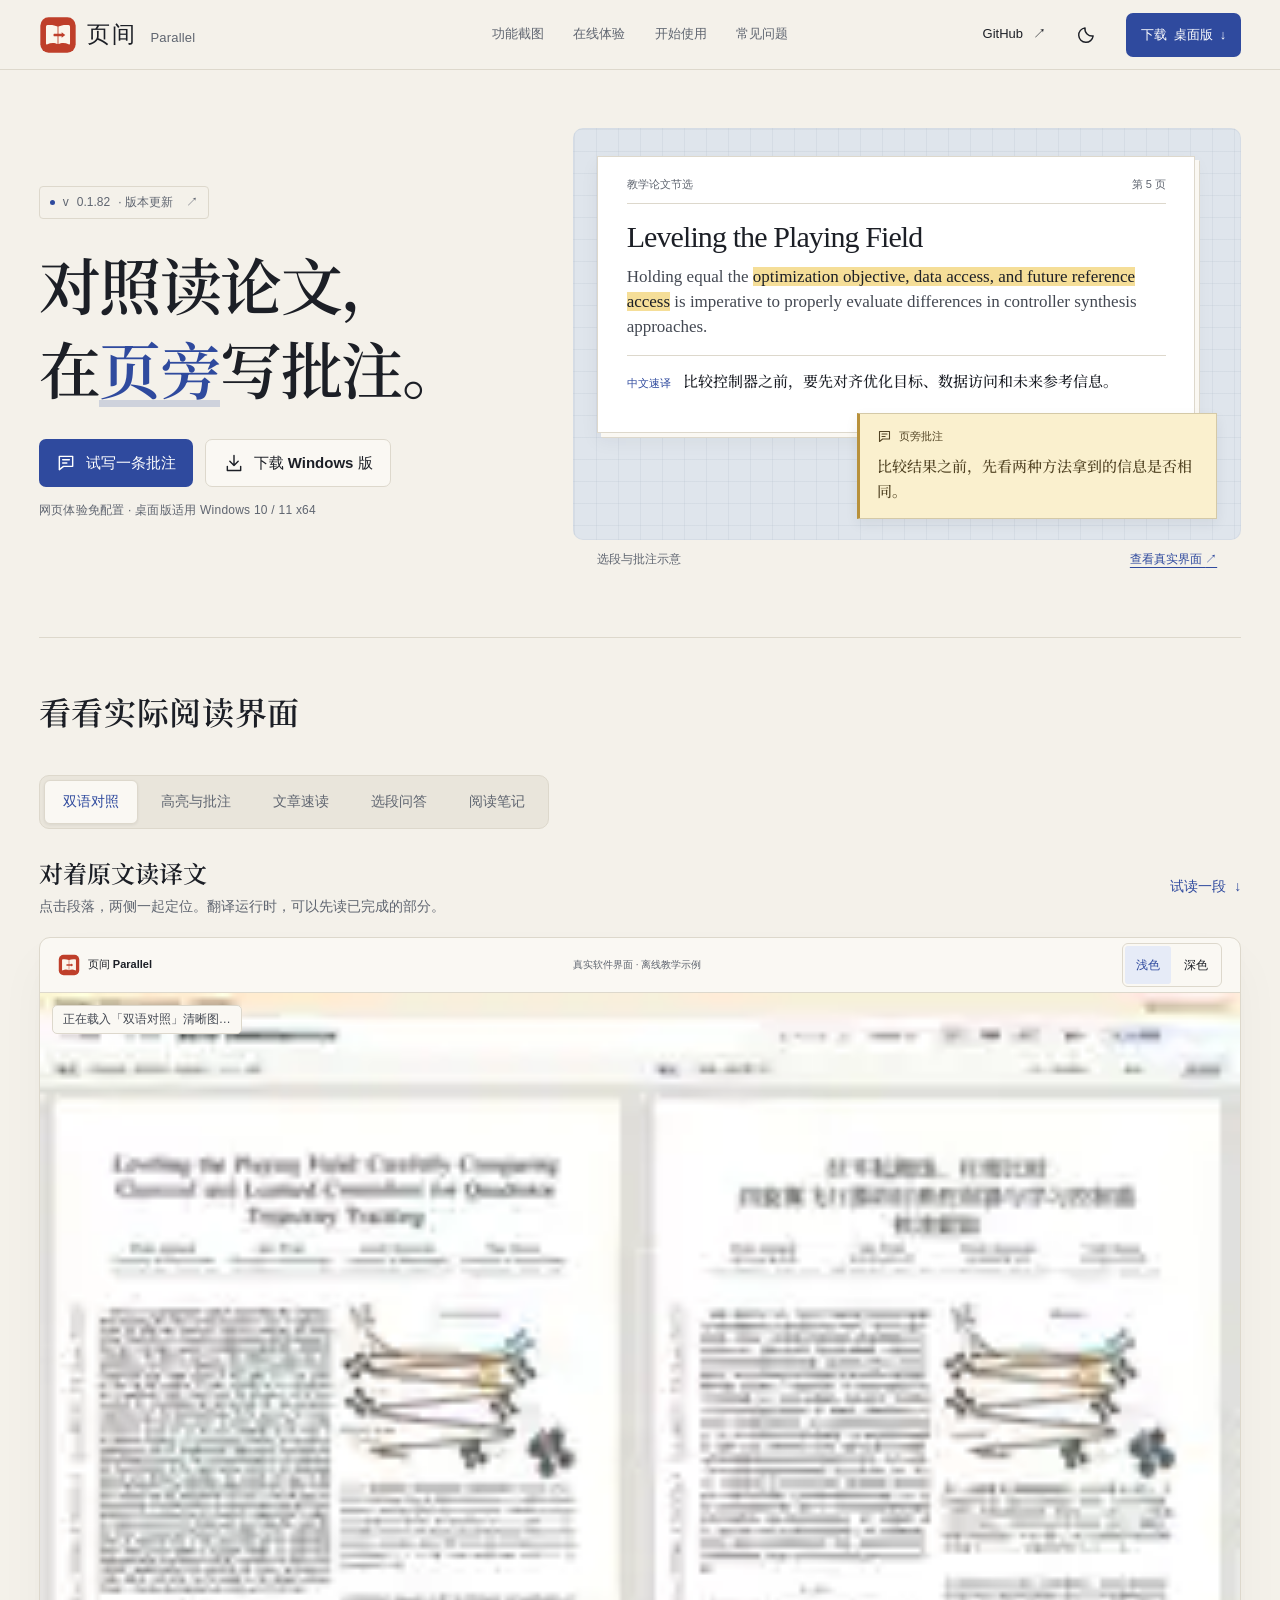
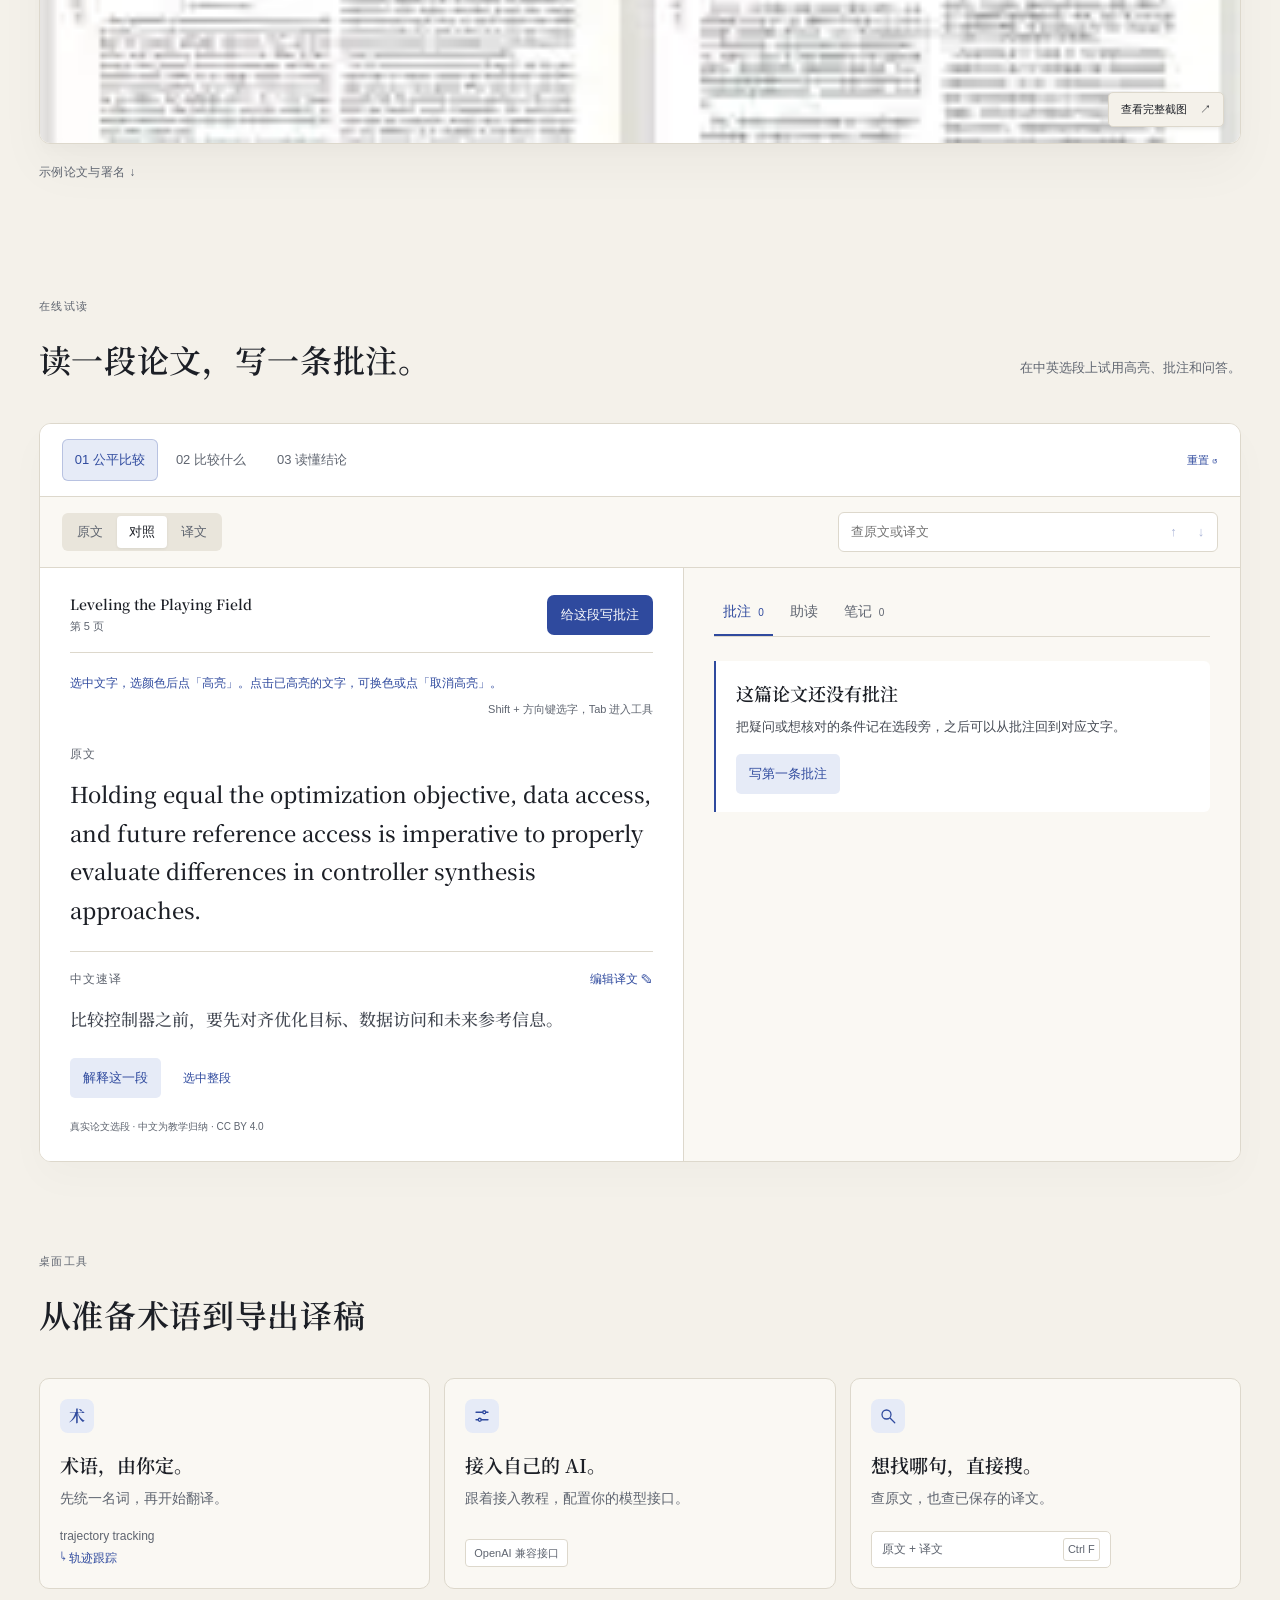
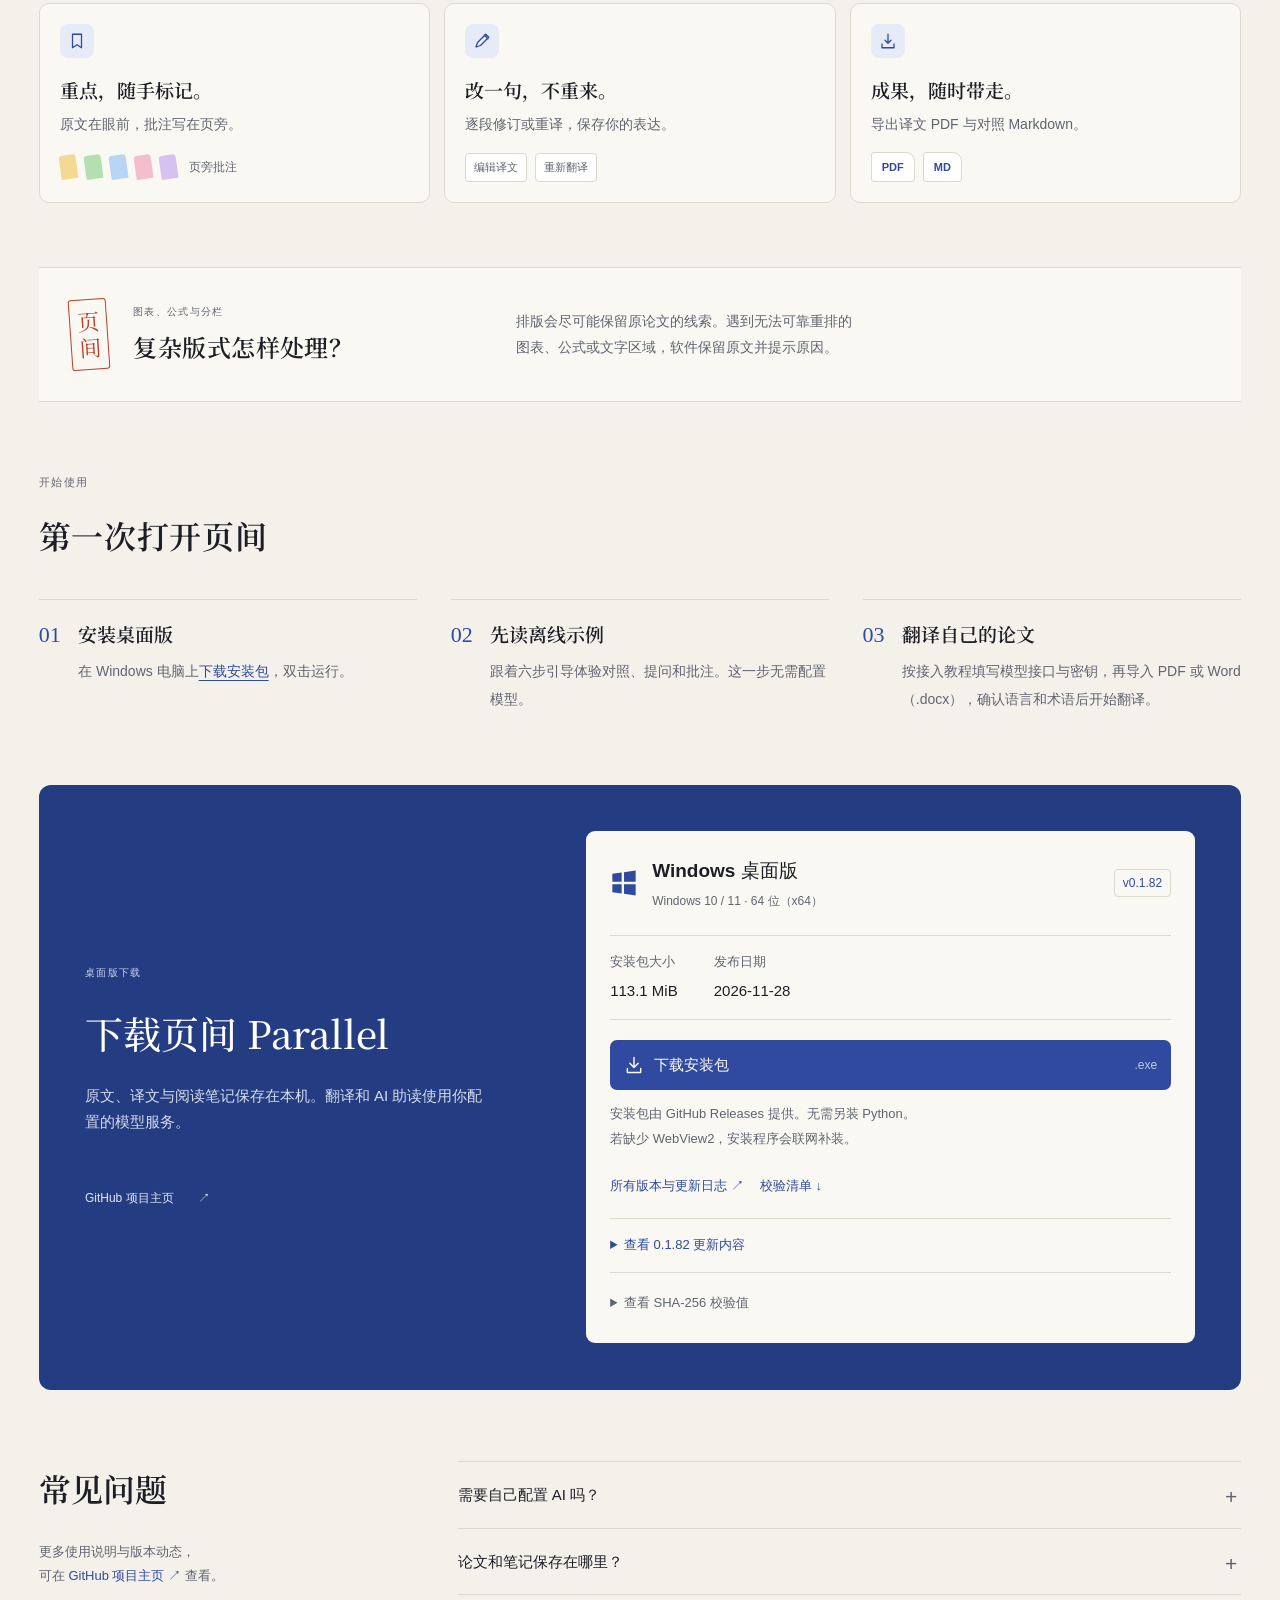
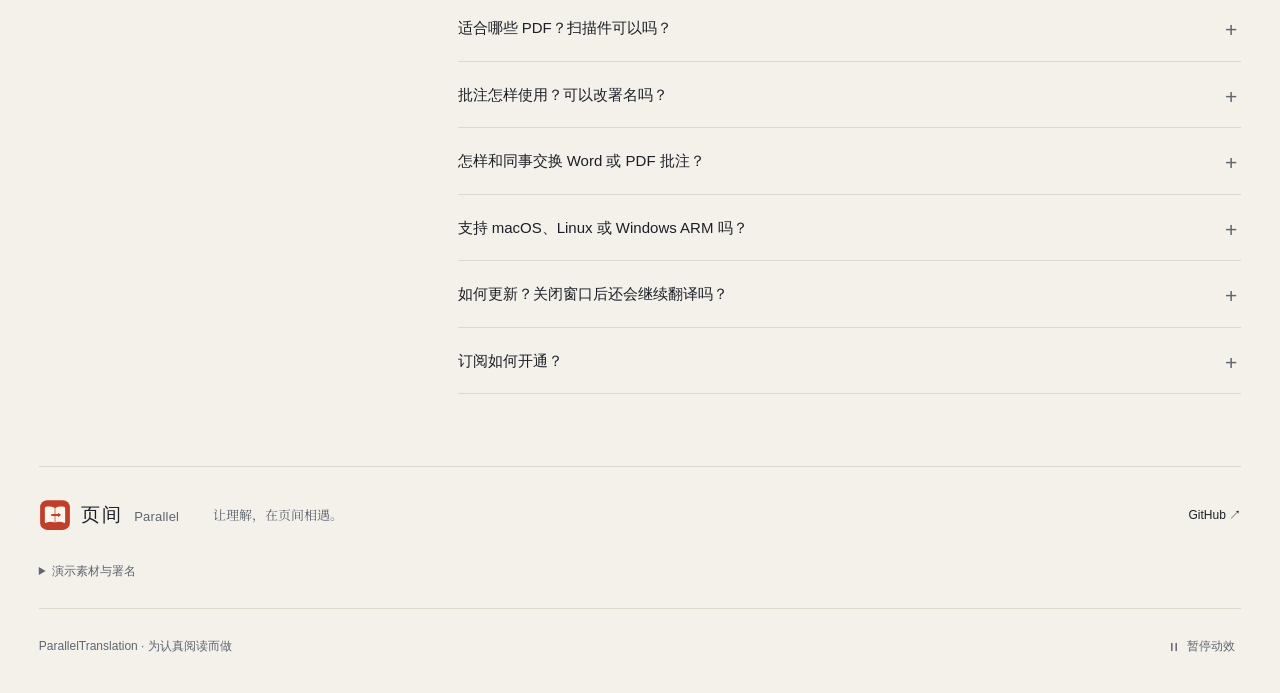
==== commit c589b75e: "Update website download to v0.1.82" ====
--- a/index.html
+++ b/index.html
@@ -39,11 +39,11 @@
   <main id="main">
     <section class="hero container" aria-labelledby="hero-title">
       <div class="hero-copy">
-        <a class="release-note" href="https://github.com/XIA-J-B/ParallelTranslation/releases/tag/v0.1.81" target="_blank" rel="noopener noreferrer"><span class="release-dot"></span> v<span data-release-version>0.1.81</span> · 版本更新 <span aria-hidden="true">↗</span></a>
+        <a class="release-note" href="https://github.com/XIA-J-B/ParallelTranslation/releases/tag/v0.1.82" target="_blank" rel="noopener noreferrer"><span class="release-dot"></span> v<span data-release-version>0.1.82</span> · 版本更新 <span aria-hidden="true">↗</span></a>
         <h1 id="hero-title"><span class="hero-line">对照读论文，</span><br><span class="hero-line">在<span class="title-accent">页旁</span>写批注。</span></h1>
         <div class="hero-actions">
           <a class="button primary large" href="#annotate-sample" data-start-annotation><svg viewBox="0 0 24 24" aria-hidden="true"><path d="M4 4h16v12H9l-5 4zM8 8h8m-8 4h5"/></svg>试写一条批注</a>
-          <a class="button large hero-download download-link" href="https://github.com/XIA-J-B/ParallelTranslation/releases/download/v0.1.81/ParallelTranslation-Setup-0.1.81-x64.exe"><svg viewBox="0 0 24 24" aria-hidden="true"><path d="M12 3v12m-5-5 5 5 5-5M4 16v5h16v-5"/></svg>下载 Windows 版</a>
+          <a class="button large hero-download download-link" href="https://github.com/XIA-J-B/ParallelTranslation/releases/download/v0.1.82/ParallelTranslation-Setup-0.1.82-x64.exe"><svg viewBox="0 0 24 24" aria-hidden="true"><path d="M12 3v12m-5-5 5 5 5-5M4 16v5h16v-5"/></svg>下载 Windows 版</a>
         </div>
         <p class="hero-meta">网页体验免配置<span aria-hidden="true"> · </span>桌面版适用 Windows 10 / 11 x64</p>
       </div>
@@ -130,7 +130,7 @@
     </section>
     <section id="download" tabindex="-1" class="download-section container" aria-labelledby="download-title">
       <div class="download-intro"><p class="eyebrow">桌面版下载</p><h2 id="download-title">下载页间 Parallel</h2><p>原文、译文与阅读笔记保存在本机。翻译和 AI 助读使用你配置的模型服务。</p><a class="download-github" href="https://github.com/XIA-J-B/ParallelTranslation" target="_blank" rel="noopener noreferrer">GitHub 项目主页 <span aria-hidden="true">↗</span></a></div>
-      <div class="download-card"><div class="download-platform"><svg class="windows-icon" viewBox="0 0 24 24" aria-hidden="true"><path d="m2 4 8-1v8H2zm10-1.3 10-1.4V11H12zM2 13h8v8l-8-1zm10 0h10v9.7l-10-1.4z"/></svg><div><h3>Windows 桌面版</h3><p>Windows 10 / 11 · 64 位（x64）</p></div><span class="version-tag">v<span data-release-version>0.1.81</span></span></div><dl class="release-details"><div><dt>安装包大小</dt><dd data-release-size>113.0 MiB</dd></div><div><dt>发布日期</dt><dd data-release-date>2026-11-27</dd></div></dl><a class="button primary download-main download-link" href="https://github.com/XIA-J-B/ParallelTranslation/releases/download/v0.1.81/ParallelTranslation-Setup-0.1.81-x64.exe"><svg viewBox="0 0 24 24" aria-hidden="true"><path d="M12 3v12m-5-5 5 5 5-5M4 16v5h16v-5"/></svg>下载安装包 <span>.exe</span></a><p class="download-help">安装包由 GitHub Releases 提供。无需另装 Python。若缺少 WebView2，安装程序会联网补装。</p><div class="release-links"><a href="https://github.com/XIA-J-B/ParallelTranslation/releases" target="_blank" rel="noopener noreferrer">所有版本与更新日志 ↗</a><a href="https://github.com/XIA-J-B/ParallelTranslation/releases/download/v0.1.81/checksums.json">校验清单 ↓</a></div><details class="release-summary"><summary>查看 0.1.81 更新内容</summary><p>修复了正文已有中文、译文 PDF 却仍有连续几段显示英文的问题，尤其是段中带有分式或段首字体不同的双栏论文。更新后，打开已翻译的论文，在阅读器的“更多”中选择“重新排版”，即可用已保存的译文生成新的 PDF。</p><p>行内分式的分子、分母和分数线现在会作为一个整体随译句移动。生成 PDF 时会对照原稿核对三者的位置。旧译文中无法确认的分式会保留原文，并在排版核对中提示。</p><p>表格单元格里紧跟尺寸或算式的说明文字，现在可以排回对应位置。例如，“1 × 1 卷积”会保留原有尺寸和乘号。排版也会核对表头与数据列的对应关系，减少相邻指标挤进同一列的问题。</p></details><details class="checksum"><summary>查看 SHA-256 校验值</summary><code id="sha256">c7942f1007c70f406122016e4d6e10900b3a00fd73adef6f9d012f88638812dd</code><button id="copy-checksum" type="button">复制校验值</button><span id="copy-status" role="status"></span></details></div></section>
+      <div class="download-card"><div class="download-platform"><svg class="windows-icon" viewBox="0 0 24 24" aria-hidden="true"><path d="m2 4 8-1v8H2zm10-1.3 10-1.4V11H12zM2 13h8v8l-8-1zm10 0h10v9.7l-10-1.4z"/></svg><div><h3>Windows 桌面版</h3><p>Windows 10 / 11 · 64 位（x64）</p></div><span class="version-tag">v<span data-release-version>0.1.82</span></span></div><dl class="release-details"><div><dt>安装包大小</dt><dd data-release-size>113.1 MiB</dd></div><div><dt>发布日期</dt><dd data-release-date>2026-11-28</dd></div></dl><a class="button primary download-main download-link" href="https://github.com/XIA-J-B/ParallelTranslation/releases/download/v0.1.82/ParallelTranslation-Setup-0.1.82-x64.exe"><svg viewBox="0 0 24 24" aria-hidden="true"><path d="M12 3v12m-5-5 5 5 5-5M4 16v5h16v-5"/></svg>下载安装包 <span>.exe</span></a><p class="download-help">安装包由 GitHub Releases 提供。无需另装 Python。若缺少 WebView2，安装程序会联网补装。</p><div class="release-links"><a href="https://github.com/XIA-J-B/ParallelTranslation/releases" target="_blank" rel="noopener noreferrer">所有版本与更新日志 ↗</a><a href="https://github.com/XIA-J-B/ParallelTranslation/releases/download/v0.1.82/checksums.json">校验清单 ↓</a></div><details class="release-summary"><summary>查看 0.1.82 更新内容</summary><p>修复了含有不等号的论文偶尔整页退回英文的问题。打开已翻译的论文，在阅读器的“更多”中选择“重新排版”，即可用已保存的中文重新生成 PDF。</p><p>行内分式排进中文正文时，会为分母留足空间。分段公式移动后，等号、大括号和各行条件保持对齐，“若”和“否则”对应的取值也会一并核对。</p><p>双语对照图中的例句和评分算式会保留原貌，说明文字译回对应位置。图例按线样对齐，首页的作者单位按行排版。</p><p>新翻译的双栏论文会把能确认跨栏、跨页的续句连起来翻译，减少重复词和断句。旧论文若在重新排版后仍有缺少译文的说明或断句，可在阅读器中选中对应段落补译。</p></details><details class="checksum"><summary>查看 SHA-256 校验值</summary><code id="sha256">5be7cf8bdc7f2486c56d632410f2b17f97de6a2f55b83233d3b83b3e823da36d</code><button id="copy-checksum" type="button">复制校验值</button><span id="copy-status" role="status"></span></details></div></section>
     <section id="faq" tabindex="-1" class="faq container" aria-labelledby="faq-title"><div><h2 id="faq-title">常见问题</h2><p>更多使用说明与版本动态，<br>可在 <a href="https://github.com/XIA-J-B/ParallelTranslation#readme" target="_blank" rel="noopener noreferrer">GitHub 项目主页 ↗</a> 查看。</p></div><div class="faq-list">
       <details><summary>需要自己配置 AI 吗？</summary><p>需要。论文翻译、文章速读和问答使用你配置的模型接口，支持 OpenAI 兼容的 Chat Completions 接口，也可配置自定义 HTTP JSON Agent。设置窗口提供接入教程和连接测试。模型调用费用由对应服务商计费。离线教学无需配置模型。</p></details>
       <details><summary>论文和笔记保存在哪里？</summary><p>导入的 PDF 或 DOCX、译文和笔记保存在本机。Windows 桌面版默认使用 %LOCALAPPDATA%\ParallelTranslation。执行翻译或助读时，所需文本、问题与必要的页面图像会发送到你配置的模型服务。</p></details>
